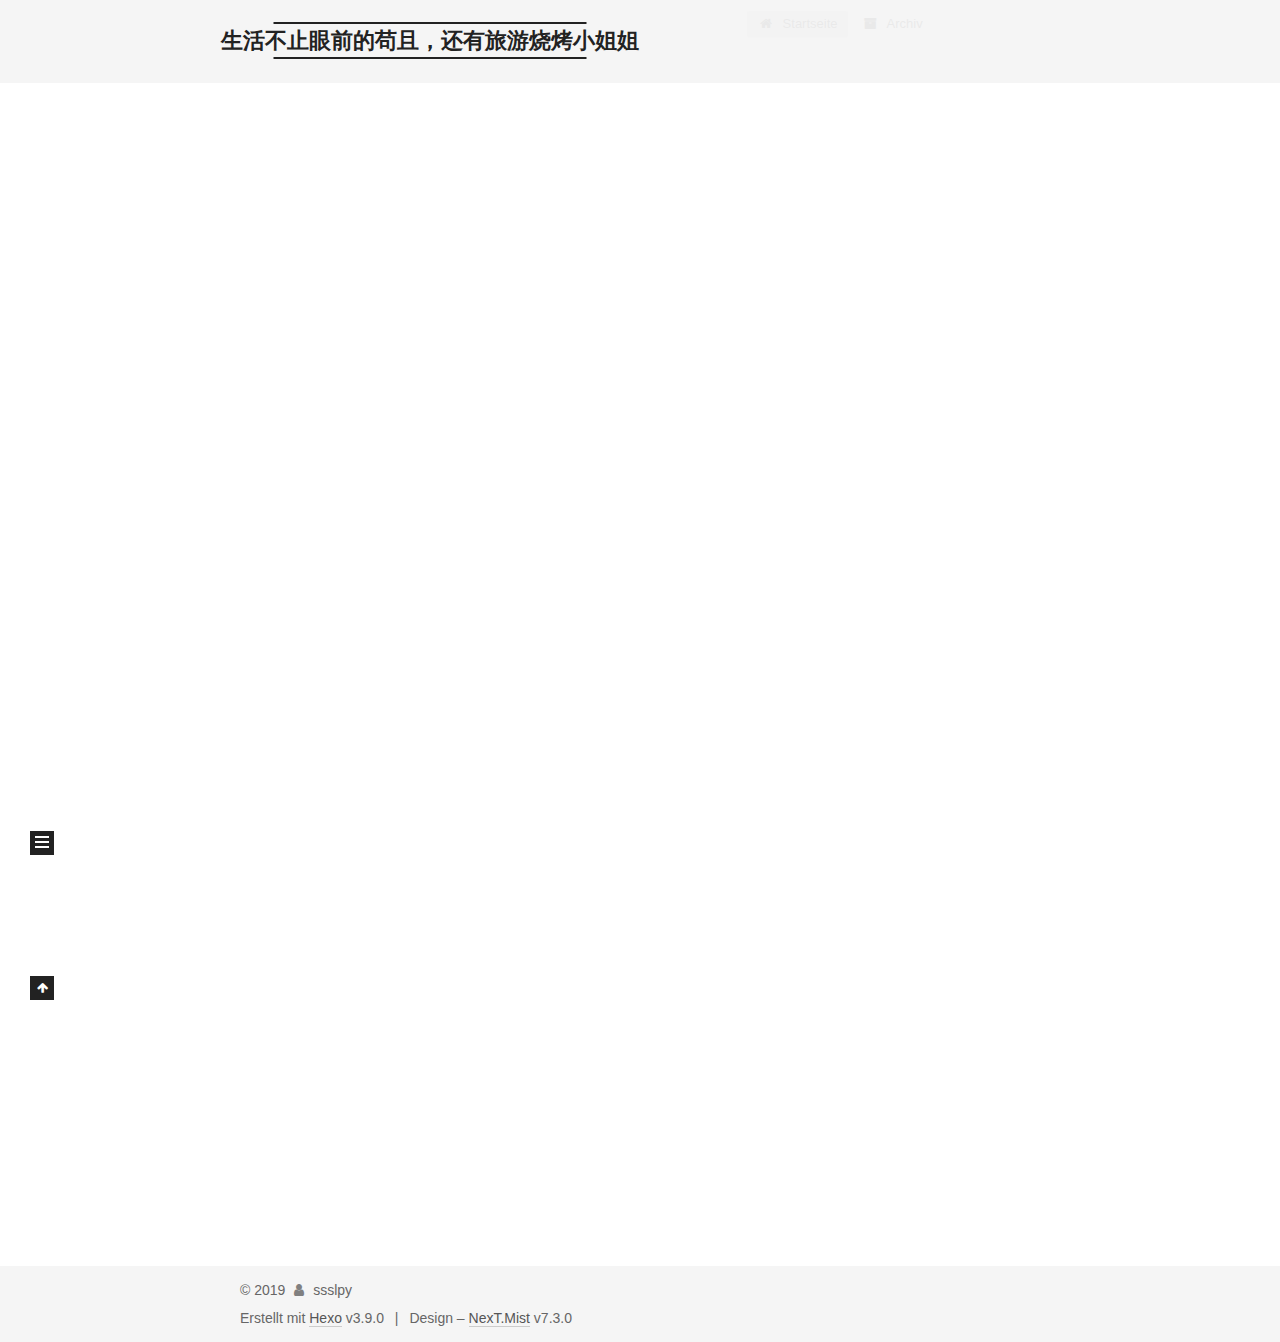
==== index.html @ 1aa7ee21 "Site updated: 2019-08-04 19:13:58" ====
<!DOCTYPE html>





<html class="theme-next mist use-motion" lang="">
<head>
  <meta charset="UTF-8">
<meta name="generator" content="Hexo 3.9.0">
<meta name="viewport" content="width=device-width, initial-scale=1, maximum-scale=2">
<meta name="theme-color" content="#222">
<meta http-equiv="X-UA-Compatible" content="IE=edge">
  <link rel="apple-touch-icon" sizes="180x180" href="/images/apple-touch-icon-next.png?v=7.3.0">
  <link rel="icon" type="image/png" sizes="32x32" href="/images/favicon-32x32-next.png?v=7.3.0">
  <link rel="icon" type="image/png" sizes="16x16" href="/images/favicon-16x16-next.png?v=7.3.0">
  <link rel="mask-icon" href="/images/logo.svg?v=7.3.0" color="#222">

<link rel="stylesheet" href="/css/main.css?v=7.3.0">


<link rel="stylesheet" href="/lib/font-awesome/css/font-awesome.min.css?v=4.7.0">


<script id="hexo.configurations">
  var NexT = window.NexT || {};
  var CONFIG = {
    root: '/',
    scheme: 'Mist',
    version: '7.3.0',
    sidebar: {"position":"left","display":"post","offset":12,"onmobile":false},
    back2top: {"enable":true,"sidebar":false,"scrollpercent":false},
    copycode: {"enable":false,"show_result":false,"style":null},
    fancybox: false,
    mediumzoom: false,
    lazyload: false,
    pangu: false,
    algolia: {
      applicationID: '',
      apiKey: '',
      indexName: '',
      hits: {"per_page":10},
      labels: {"input_placeholder":"Search for Posts","hits_empty":"We didn't find any results for the search: ${query}","hits_stats":"${hits} results found in ${time} ms"}
    },
    localsearch: {"enable":false,"trigger":"auto","top_n_per_article":1,"unescape":false,"preload":false},
    search: {
      root: '/',
      path: ''
    },
    tabs: true,
    motion: {"enable":true,"async":false,"transition":{"post_block":"fadeIn","post_header":"slideDownIn","post_body":"slideDownIn","coll_header":"slideLeftIn","sidebar":"slideUpIn"}},
    translation: {
      copy_button: 'Kopieren',
      copy_success: 'Kopiert',
      copy_failure: 'Kopieren fehlgeschlagen'
    }
  };
</script>

  <meta property="og:type" content="website">
<meta property="og:title" content="生活不止眼前的苟且，还有旅游烧烤小姐姐">
<meta property="og:url" content="https://ssslpy.github.io/index.html">
<meta property="og:site_name" content="生活不止眼前的苟且，还有旅游烧烤小姐姐">
<meta property="og:locale" content="default">
<meta name="twitter:card" content="summary">
<meta name="twitter:title" content="生活不止眼前的苟且，还有旅游烧烤小姐姐">
  <link rel="canonical" href="https://ssslpy.github.io/">


<script id="page.configurations">
  CONFIG.page = {
    sidebar: "",
  };
</script>

  <title>生活不止眼前的苟且，还有旅游烧烤小姐姐</title>
  








  <noscript>
  <style>
  .use-motion .motion-element,
  .use-motion .brand,
  .use-motion .menu-item,
  .sidebar-inner,
  .use-motion .post-block,
  .use-motion .pagination,
  .use-motion .comments,
  .use-motion .post-header,
  .use-motion .post-body,
  .use-motion .collection-title { opacity: initial; }

  .use-motion .logo,
  .use-motion .site-title,
  .use-motion .site-subtitle {
    opacity: initial;
    top: initial;
  }

  .use-motion .logo-line-before i { left: initial; }
  .use-motion .logo-line-after i { right: initial; }
  </style>
</noscript>

</head>

<body itemscope itemtype="http://schema.org/WebPage" lang="default">

  <div class="container sidebar-position-left page-home">
    <div class="headband"></div>

    <header id="header" class="header" itemscope itemtype="http://schema.org/WPHeader">
      <div class="header-inner"><div class="site-brand-wrapper">
  <div class="site-meta">

    <div class="custom-logo-site-title">
      <a href="/" class="brand" rel="start">
        <span class="logo-line-before"><i></i></span>
        <span class="site-title">生活不止眼前的苟且，还有旅游烧烤小姐姐</span>
        <span class="logo-line-after"><i></i></span>
      </a>
    </div>
  </div>

  <div class="site-nav-toggle">
    <button aria-label="Navigationsleiste an/ausschalten">
      <span class="btn-bar"></span>
      <span class="btn-bar"></span>
      <span class="btn-bar"></span>
    </button>
  </div>
</div>



<nav class="site-nav">
    <ul id="menu" class="menu">
        
        
        
          
          <li class="menu-item menu-item-home menu-item-active">
      
    

    <a href="/" rel="section"><i class="menu-item-icon fa fa-fw fa-home"></i> <br>Startseite</a>

  </li>
        
        
        
          
          <li class="menu-item menu-item-archives">
      
    

    <a href="/archives/" rel="section"><i class="menu-item-icon fa fa-fw fa-archive"></i> <br>Archiv</a>

  </li>
    </ul>
    

</nav>

</div>
    </header>

    


    <main id="main" class="main">
      <div class="main-inner">
        <div class="content-wrap">
          <div id="content" class="content">
            
  <section id="posts" class="posts-expand">
      

  <article class="post post-type-normal" itemscope itemtype="http://schema.org/Article">
  
  
  
  <div class="post-block">
    <link itemprop="mainEntityOfPage" href="https://ssslpy.github.io/2019/08/04/hello-world/">

    <span hidden itemprop="author" itemscope itemtype="http://schema.org/Person">
      <meta itemprop="name" content="ssslpy">
      <meta itemprop="description" content="">
      <meta itemprop="image" content="/images/avatar.gif">
    </span>

    <span hidden itemprop="publisher" itemscope itemtype="http://schema.org/Organization">
      <meta itemprop="name" content="生活不止眼前的苟且，还有旅游烧烤小姐姐">
    </span>
      <header class="post-header">

        
          <h1 class="post-title" itemprop="name headline">
                
                
                <a href="/2019/08/04/hello-world/" class="post-title-link" itemprop="url">Hello World</a>
              
            
          </h1>
        

        <div class="post-meta">
            <span class="post-meta-item">
              <span class="post-meta-item-icon">
                <i class="fa fa-calendar-o"></i>
              </span>
              
                <span class="post-meta-item-text">Veröffentlicht am</span>
              

              
                
              

              <time title="Erstellt: 2019-08-04 15:32:28 / Geändert am: 15:45:08" itemprop="dateCreated datePublished" datetime="2019-08-04T15:32:28+08:00">2019-08-04</time>
            </span>
          
            

            
          

          <br>

        </div>
      </header>

    
    
    
    <div class="post-body" itemprop="articleBody">

      
          
            <p>Welcome to <a href="https://hexo.io/" target="_blank" rel="noopener">Hexo</a>! This is your very first post. Check <a href="https://hexo.io/docs/" target="_blank" rel="noopener">documentation</a> for more info. If you get any problems when using Hexo, you can find the answer in <a href="https://hexo.io/docs/troubleshooting.html" target="_blank" rel="noopener">troubleshooting</a> or you can ask me on <a href="https://github.com/hexojs/hexo/issues" target="_blank" rel="noopener">GitHub</a>.</p>
<h2 id="这里-Hello-Mine"><a href="#这里-Hello-Mine" class="headerlink" title="这里 Hello Mine"></a>这里 Hello Mine</h2><h2 id="Quick-Start"><a href="#Quick-Start" class="headerlink" title="Quick Start"></a>Quick Start</h2><h3 id="Create-a-new-post"><a href="#Create-a-new-post" class="headerlink" title="Create a new post"></a>Create a new post</h3><figure class="highlight bash"><table><tr><td class="gutter"><pre><span class="line">1</span><br></pre></td><td class="code"><pre><span class="line">$ hexo new <span class="string">"My New Post"</span></span><br></pre></td></tr></table></figure>

<p>More info: <a href="https://hexo.io/docs/writing.html" target="_blank" rel="noopener">Writing</a></p>
<h3 id="Run-server"><a href="#Run-server" class="headerlink" title="Run server"></a>Run server</h3><figure class="highlight bash"><table><tr><td class="gutter"><pre><span class="line">1</span><br></pre></td><td class="code"><pre><span class="line">$ hexo server</span><br></pre></td></tr></table></figure>

<p>More info: <a href="https://hexo.io/docs/server.html" target="_blank" rel="noopener">Server</a></p>
<h3 id="Generate-static-files"><a href="#Generate-static-files" class="headerlink" title="Generate static files"></a>Generate static files</h3><figure class="highlight bash"><table><tr><td class="gutter"><pre><span class="line">1</span><br></pre></td><td class="code"><pre><span class="line">$ hexo generate</span><br></pre></td></tr></table></figure>

<p>More info: <a href="https://hexo.io/docs/generating.html" target="_blank" rel="noopener">Generating</a></p>
<h3 id="Deploy-to-remote-sites"><a href="#Deploy-to-remote-sites" class="headerlink" title="Deploy to remote sites"></a>Deploy to remote sites</h3><figure class="highlight bash"><table><tr><td class="gutter"><pre><span class="line">1</span><br></pre></td><td class="code"><pre><span class="line">$ hexo deploy</span><br></pre></td></tr></table></figure>

<p>More info: <a href="https://hexo.io/docs/deployment.html" target="_blank" rel="noopener">Deployment</a></p>

          
        
      
    </div>

    
    
    

    <footer class="post-footer">
        <div class="post-eof"></div>
    </footer>
  </div>
  
  
  
  </article>

    
  </section>

  


          </div>
          

        </div>
          
  
  <div class="sidebar-toggle">
    <div class="sidebar-toggle-line-wrap">
      <span class="sidebar-toggle-line sidebar-toggle-line-first"></span>
      <span class="sidebar-toggle-line sidebar-toggle-line-middle"></span>
      <span class="sidebar-toggle-line sidebar-toggle-line-last"></span>
    </div>
  </div>

  <aside id="sidebar" class="sidebar">
    <div class="sidebar-inner">

      <div class="site-overview-wrap sidebar-panel sidebar-panel-active">
        <div class="site-overview">

          <div class="site-author motion-element" itemprop="author" itemscope itemtype="http://schema.org/Person">
  <p class="site-author-name" itemprop="name">ssslpy</p>
  <div class="site-description motion-element" itemprop="description"></div>
</div>
  <nav class="site-state motion-element">
      <div class="site-state-item site-state-posts">
        
          <a href="/archives/">
        
          <span class="site-state-item-count">1</span>
          <span class="site-state-item-name">Artikel</span>
        </a>
      </div>
    
  </nav>



        </div>
      </div>

    </div>
  </aside>
  <div id="sidebar-dimmer"></div>


      </div>
    </main>

    <footer id="footer" class="footer">
      <div class="footer-inner">
        <div class="copyright">&copy; <span itemprop="copyrightYear">2019</span>
  <span class="with-love" id="animate">
    <i class="fa fa-user"></i>
  </span>
  <span class="author" itemprop="copyrightHolder">ssslpy</span>
</div>
  <div class="powered-by">Erstellt mit  <a href="https://hexo.io" class="theme-link" rel="noopener" target="_blank">Hexo</a> v3.9.0</div>
  <span class="post-meta-divider">|</span>
  <div class="theme-info">Design – <a href="https://theme-next.org" class="theme-link" rel="noopener" target="_blank">NexT.Mist</a> v7.3.0</div>

        








        
      </div>
    </footer>
      <div class="back-to-top">
        <i class="fa fa-arrow-up"></i>
      </div>

    

  </div>

  
  <script src="/lib/jquery/index.js?v=3.4.1"></script>
  <script src="/lib/velocity/velocity.min.js?v=1.2.1"></script>
  <script src="/lib/velocity/velocity.ui.min.js?v=1.2.1"></script>

  <script src="/js/utils.js?v=7.3.0"></script>
  <script src="/js/motion.js?v=7.3.0"></script>

  
  <script src="/js/schemes/muse.js?v=7.3.0"></script>



  

  <script src="/js/next-boot.js?v=7.3.0"></script>

  

  

  


  




































</body>
</html>
---- css/main.css ----
border-radius: 50% {
  border-radius: 50%;
}
display: none {
  display: none;
}
display: block {
  display: block;
}
/* normalize.css v8.0.1 | MIT License | github.com/necolas/normalize.css */
html {
  line-height: 1.15; /* 1 */
  -webkit-text-size-adjust: 100%; /* 2 */
}
body {
  margin: 0;
}
main {
  display: block;
}
h1 {
  font-size: 2em;
  margin: 0.67em 0;
}
hr {
  box-sizing: content-box; /* 1 */
  height: 0; /* 1 */
  overflow: visible; /* 2 */
}
pre {
  font-family: monospace, monospace; /* 1 */
  font-size: 1em; /* 2 */
}
a {
  background-color: transparent;
}
abbr[title] {
  border-bottom: none; /* 1 */
  text-decoration: underline; /* 2 */
  text-decoration: underline dotted; /* 2 */
}
b,
strong {
  font-weight: bolder;
}
code,
kbd,
samp {
  font-family: monospace, monospace; /* 1 */
  font-size: 1em; /* 2 */
}
small {
  font-size: 80%;
}
sub,
sup {
  font-size: 75%;
  line-height: 0;
  position: relative;
  vertical-align: baseline;
}
sub {
  bottom: -0.25em;
}
sup {
  top: -0.5em;
}
img {
  border-style: none;
}
button,
input,
optgroup,
select,
textarea {
  font-family: inherit; /* 1 */
  font-size: 100%; /* 1 */
  line-height: 1.15; /* 1 */
  margin: 0; /* 2 */
}
button,
input {
/* 1 */
  overflow: visible;
}
button,
select {
/* 1 */
  text-transform: none;
}
button,
[type="button"],
[type="reset"],
[type="submit"] {
  -webkit-appearance: button;
}
button::-moz-focus-inner,
[type="button"]::-moz-focus-inner,
[type="reset"]::-moz-focus-inner,
[type="submit"]::-moz-focus-inner {
  border-style: none;
  padding: 0;
}
button:-moz-focusring,
[type="button"]:-moz-focusring,
[type="reset"]:-moz-focusring,
[type="submit"]:-moz-focusring {
  outline: 1px dotted ButtonText;
}
fieldset {
  padding: 0.35em 0.75em 0.625em;
}
legend {
  box-sizing: border-box; /* 1 */
  color: inherit; /* 2 */
  display: table; /* 1 */
  max-width: 100%; /* 1 */
  padding: 0; /* 3 */
  white-space: normal; /* 1 */
}
progress {
  vertical-align: baseline;
}
textarea {
  overflow: auto;
}
[type="checkbox"],
[type="radio"] {
  box-sizing: border-box; /* 1 */
  padding: 0; /* 2 */
}
[type="number"]::-webkit-inner-spin-button,
[type="number"]::-webkit-outer-spin-button {
  height: auto;
}
[type="search"] {
  -webkit-appearance: textfield; /* 1 */
  outline-offset: -2px; /* 2 */
}
[type="search"]::-webkit-search-decoration {
  -webkit-appearance: none;
}
::-webkit-file-upload-button {
  -webkit-appearance: button; /* 1 */
  font: inherit; /* 2 */
}
details {
  display: block;
}
summary {
  display: list-item;
}
template {
  display: none;
}
[hidden] {
  display: none;
}
::selection {
  background: #262a30;
  color: #fff;
}
body {
  position: relative;
  font-family: 'Lato', "PingFang SC", "Microsoft YaHei", sans-serif;
  font-size: 1em;
  line-height: 2;
  color: #555;
  background: #fff;
}
@media (max-width: 991px) {
  body {
    padding-right: 0 !important;
  }
}
h1,
h2,
h3,
h4,
h5,
h6 {
  margin: 20px 0 15px;
  padding: 0;
  font-weight: bold;
  line-height: 1.5;
  font-family: 'Lato', "PingFang SC", "Microsoft YaHei", sans-serif;
}
h1 {
  font-size: 1.75em;
}
h2 {
  font-size: 1.625em;
}
h3 {
  font-size: 1.5em;
}
h4 {
  font-size: 1.375em;
}
h5 {
  font-size: 1.25em;
}
h6 {
  font-size: 1.125em;
}
p {
  margin: 0 0 20px 0;
}
a,
span.exturl {
  overflow-wrap: break-word;
  word-wrap: break-word;
  background-color: transparent;
  color: #555;
  text-decoration: none;
  outline: none;
  border-bottom: 1px solid #999;
  cursor: pointer;
}
a:hover,
span.exturl:hover {
  color: #222;
  border-bottom-color: #222;
}
video {
  max-width: 100%;
  display: block;
  margin-left: auto;
  margin-right: auto;
}
img {
  display: block;
  margin: auto;
  max-width: 100%;
  height: auto;
}
hr {
  margin: 40px 0;
  height: 3px;
  border: none;
  background-color: #ddd;
  background-image: repeating-linear-gradient(-45deg, #fff, #fff 4px, transparent 4px, transparent 8px);
}
blockquote {
  margin: 0;
  padding: 0 15px;
  color: #666;
  border-left: 4px solid #ddd;
}
blockquote p {
  font-family: STKaiti, KaiTi, 'Lato', "PingFang SC", "Microsoft YaHei", sans-serif;
}
blockquote cite::before {
  content: "-";
  padding: 0 5px;
}
dt {
  font-weight: 700;
}
dd {
  margin: 0;
  padding: 0;
}
kbd {
  border: 1px solid #ccc;
  border-radius: 0.2em;
  box-shadow: 0.1em 0.1em 0.2em rgba(0,0,0,0.1);
  background-color: #f9f9f9;
  font-family: inherit;
  background-image: linear-gradient(top, #eee, #fff, #eee);
  padding: 0.1em 0.3em;
  white-space: nowrap;
}
.text-left {
  text-align: left;
}
.text-center {
  text-align: center;
}
.text-right {
  text-align: right;
}
.text-justify {
  text-align: justify;
}
.text-nowrap {
  white-space: nowrap;
}
.text-lowercase {
  text-transform: lowercase;
}
.text-uppercase {
  text-transform: uppercase;
}
.text-capitalize {
  text-transform: capitalize;
}
.center-block {
  display: block;
  margin-left: auto;
  margin-right: auto;
}
.clearfix::before,
.clearfix::after {
  content: " ";
  display: table;
}
.clearfix::after {
  clear: both;
}
.pullquote {
  width: 45%;
}
.pullquote.left {
  float: left;
  margin-left: 5px;
  margin-right: 10px;
}
.pullquote.right {
  float: right;
  margin-left: 10px;
  margin-right: 5px;
}
.affix {
  position: fixed;
}
.translation {
  margin-top: -20px;
  font-size: 0.875em;
  color: #999;
}
.scrollbar-measure {
  width: 100px;
  height: 100px;
  overflow: scroll;
  position: absolute;
  top: -9999px;
}
.use-motion .motion-element {
  opacity: 0;
}
.table-container {
  margin: 20px 0;
  overflow: auto;
  -webkit-overflow-scrolling: touch;
}
.highlight .table-container {
  margin: 0px;
}
table {
  width: 100%;
  border-collapse: collapse;
  border-spacing: 0;
  font-size: 0.875em;
}
table > tbody > tr:nth-of-type(odd) {
  background-color: #f9f9f9;
}
table > tbody > tr:hover {
  background-color: #f5f5f5;
}
caption,
th,
td {
  padding: 8px;
  text-align: left;
  vertical-align: middle;
  font-weight: normal;
}
th,
td {
  border: 1px solid #ddd;
  border-bottom: 3px solid #ddd;
}
th {
  padding-bottom: 10px;
  font-weight: 700;
}
td {
  border-bottom-width: 1px;
}
html,
body {
  height: 100%;
}
.container {
  position: relative;
}
.header-inner {
  margin: 0 auto;
  padding: 100px 0 70px;
  width: 700px;
}
@media (min-width: 1200px) {
  .container .header-inner {
    width: 800px;
  }
}
@media (min-width: 1600px) {
  .container .header-inner {
    width: 900px;
  }
}
.main-inner {
  margin: 0 auto;
  width: 700px;
}
@media (min-width: 1200px) {
  .container .main-inner {
    width: 800px;
  }
}
@media (min-width: 1600px) {
  .container .main-inner {
    width: 900px;
  }
}
.footer {
  padding: 20px 0;
}
.footer-inner {
  box-sizing: border-box;
  margin: 0px auto;
  width: 700px;
}
@media (min-width: 1200px) {
  .container .footer-inner {
    width: 800px;
  }
}
@media (min-width: 1600px) {
  .container .footer-inner {
    width: 900px;
  }
}
pre,
.highlight {
  margin: 20px 0;
  color: #4d4d4c;
  background: #f7f7f7;
  line-height: 1.6;
}
pre,
code {
  font-family: consolas, Menlo, "PingFang SC", "Microsoft YaHei", monospace;
}
code {
  overflow-wrap: break-word;
  word-wrap: break-word;
  padding: 2px 4px;
  color: #555;
  background: #eee;
  border-radius: 3px;
}
pre {
  overflow: auto;
  padding: 10px;
}
pre code {
  padding: 0;
  color: #4d4d4c;
  background: none;
  text-shadow: none;
}
.highlight *::selection {
  background: #d6d6d6;
}
.highlight pre {
  border: none;
  margin: 0;
  padding: 10px 0;
}
.highlight table {
  margin: 0;
  width: auto;
  border: none;
}
.highlight td {
  border: none;
  padding: 0;
}
.highlight figcaption {
  color: #4d4d4c;
  line-height: 1em;
  margin: 0em;
  padding: 0.5em;
  background: #eee;
  border-bottom: 1px solid #e9e9e9;
}
.highlight figcaption::before,
.highlight figcaption::after {
  content: " ";
  display: table;
}
.highlight figcaption::after {
  clear: both;
}
.highlight figcaption a {
  float: right;
  color: #4d4d4c;
}
.highlight figcaption a:hover {
  border-bottom-color: #4d4d4c;
}
.highlight .gutter pre {
  padding-left: 10px;
  padding-right: 10px;
  color: #869194;
  text-align: right;
  background-color: #eff2f3;
}
.highlight .code pre {
  width: 100%;
  padding-left: 10px;
  background-color: #f7f7f7;
}
.gutter {
  -webkit-user-select: none;
  -moz-user-select: none;
  -ms-user-select: none;
  user-select: none;
}
.gist table {
  width: auto;
}
.gist table td {
  border: none;
}
pre .deletion {
  background: #fdd;
}
pre .addition {
  background: #dfd;
}
pre .meta {
  color: #eab700;
  -webkit-user-select: none;
  -moz-user-select: none;
  -ms-user-select: none;
  user-select: none;
}
pre .comment {
  color: #8e908c;
}
pre .variable,
pre .attribute,
pre .tag,
pre .name,
pre .regexp,
pre .ruby .constant,
pre .xml .tag .title,
pre .xml .pi,
pre .xml .doctype,
pre .html .doctype,
pre .css .id,
pre .css .class,
pre .css .pseudo {
  color: #c82829;
}
pre .number,
pre .preprocessor,
pre .built_in,
pre .builtin-name,
pre .literal,
pre .params,
pre .constant,
pre .command {
  color: #f5871f;
}
pre .ruby .class .title,
pre .css .rules .attribute,
pre .string,
pre .symbol,
pre .value,
pre .inheritance,
pre .header,
pre .ruby .symbol,
pre .xml .cdata,
pre .special,
pre .formula {
  color: #718c00;
}
pre .title,
pre .css .hexcolor {
  color: #3e999f;
}
pre .function,
pre .python .decorator,
pre .python .title,
pre .ruby .function .title,
pre .ruby .title .keyword,
pre .perl .sub,
pre .javascript .title,
pre .coffeescript .title {
  color: #4271ae;
}
pre .keyword,
pre .javascript .function {
  color: #8959a8;
}
.posts-expand .post-body img.full-image {
  border: none;
}
.blockquote-center,
.page-home .post-type-quote blockquote,
.page-post-detail .post-type-quote blockquote {
  position: relative;
  margin: 40px 0;
  padding: 0;
  border-left: none;
  text-align: center;
}
.blockquote-center::before,
.page-home .post-type-quote blockquote::before,
.page-post-detail .post-type-quote blockquote::before,
.blockquote-center::after,
.page-home .post-type-quote blockquote::after,
.page-post-detail .post-type-quote blockquote::after {
  position: absolute;
  content: ' ';
  display: block;
  width: 100%;
  height: 24px;
  opacity: 0.2;
  background-repeat: no-repeat;
  background-position: 0 -6px;
  background-size: 22px 22px;
}
.blockquote-center::before,
.page-home .post-type-quote blockquote::before,
.page-post-detail .post-type-quote blockquote::before {
  top: -20px;
  background-image: url("../images/quote-l.svg");
  border-top: 1px solid #ccc;
}
.blockquote-center::after,
.page-home .post-type-quote blockquote::after,
.page-post-detail .post-type-quote blockquote::after {
  bottom: -20px;
  background-image: url("../images/quote-r.svg");
  border-bottom: 1px solid #ccc;
  background-position: 100% 8px;
}
.blockquote-center p,
.page-home .post-type-quote blockquote p,
.page-post-detail .post-type-quote blockquote p,
.blockquote-center div,
.page-home .post-type-quote blockquote div,
.page-post-detail .post-type-quote blockquote div {
  text-align: center;
}
.post .post-body .group-picture img {
  box-sizing: border-box;
  padding: 0 3px;
  border: none;
  margin: 0 auto;
}
.post-body .group-picture-row {
  overflow: hidden;
  margin-bottom: 6px;
}
.post-body .group-picture-column {
  float: left;
  margin-bottom: 10px;
}
.page-archive .group-picture-container {
  overflow: hidden;
}
.page-archive .group-picture-row {
  float: left;
}
.page-archive .group-picture-row:first-child {
  margin-top: 6px;
}
.page-archive .group-picture-column {
  max-width: 150px;
  max-height: 150px;
}
.post-body .label {
  display: inline;
  padding: 0 2px;
}
.post-body .label.default {
  background-color: #f0f0f0;
}
.post-body .label.primary {
  background-color: #efe6f7;
}
.post-body .label.info {
  background-color: #e5f2f8;
}
.post-body .label.success {
  background-color: #e7f4e9;
}
.post-body .label.warning {
  background-color: #fcf6e1;
}
.post-body .label.danger {
  background-color: #fae8eb;
}
.post-body .note {
  position: relative;
  padding: 15px;
  margin-bottom: 20px;
  border: 1px solid #eee;
  border-left-width: 5px;
  border-radius: 3px;
}
.post-body .note h2,
.post-body .note h3,
.post-body .note h4,
.post-body .note h5,
.post-body .note h6 {
  margin-top: 0;
  margin-bottom: 0;
  border-bottom: initial;
  padding-top: 0 !important;
}
.post-body .note p:first-child,
.post-body .note ul:first-child,
.post-body .note ol:first-child,
.post-body .note table:first-child,
.post-body .note pre:first-child,
.post-body .note blockquote:first-child,
.post-body .note img:first-child {
  margin-top: 0;
}
.post-body .note p:last-child,
.post-body .note ul:last-child,
.post-body .note ol:last-child,
.post-body .note table:last-child,
.post-body .note pre:last-child,
.post-body .note blockquote:last-child,
.post-body .note img:last-child {
  margin-bottom: 0;
}
.post-body .note.default {
  border-left-color: #777;
}
.post-body .note.default h2,
.post-body .note.default h3,
.post-body .note.default h4,
.post-body .note.default h5,
.post-body .note.default h6 {
  color: #777;
}
.post-body .note.primary {
  border-left-color: #6f42c1;
}
.post-body .note.primary h2,
.post-body .note.primary h3,
.post-body .note.primary h4,
.post-body .note.primary h5,
.post-body .note.primary h6 {
  color: #6f42c1;
}
.post-body .note.info {
  border-left-color: #428bca;
}
.post-body .note.info h2,
.post-body .note.info h3,
.post-body .note.info h4,
.post-body .note.info h5,
.post-body .note.info h6 {
  color: #428bca;
}
.post-body .note.success {
  border-left-color: #5cb85c;
}
.post-body .note.success h2,
.post-body .note.success h3,
.post-body .note.success h4,
.post-body .note.success h5,
.post-body .note.success h6 {
  color: #5cb85c;
}
.post-body .note.warning {
  border-left-color: #f0ad4e;
}
.post-body .note.warning h2,
.post-body .note.warning h3,
.post-body .note.warning h4,
.post-body .note.warning h5,
.post-body .note.warning h6 {
  color: #f0ad4e;
}
.post-body .note.danger {
  border-left-color: #d9534f;
}
.post-body .note.danger h2,
.post-body .note.danger h3,
.post-body .note.danger h4,
.post-body .note.danger h5,
.post-body .note.danger h6 {
  color: #d9534f;
}
.post-body .tabs {
  position: relative;
  display: block;
  margin-bottom: 20px;
  padding-top: 10px;
}
.post-body .tabs ul.nav-tabs {
  margin: 0;
  padding: 0;
  display: flex;
  flex-wrap: wrap;
  margin-bottom: -1px;
}
@media (max-width: 413px) {
  .post-body .tabs ul.nav-tabs {
    display: block;
    margin-bottom: 5px;
  }
}
.post-body .tabs ul.nav-tabs li.tab {
  flex-grow: 1;
  list-style-type: none;
  background-color: #fff;
  border-top: 3px solid transparent;
  border-right: 1px solid transparent;
  border-bottom: 1px solid #ddd;
  border-left: 1px solid transparent;
}
@media (max-width: 413px) {
  .post-body .tabs ul.nav-tabs li.tab {
    border-top: 1px solid transparent;
    border-right: 1px solid transparent;
    border-bottom: 1px solid transparent;
    border-left: 3px solid transparent;
  }
}
.post-body .tabs ul.nav-tabs li.tab a {
  text-align: center;
  outline: 0;
  border-bottom: initial;
  display: block;
  line-height: 1.8em;
  padding: 0.25em 0.75em;
  transition-duration: 0.2s;
  transition-timing-function: ease-out;
  transition-delay: 0s;
}
.post-body .tabs ul.nav-tabs li.tab a i {
  width: 1.285714285714286em;
}
.post-body .tabs ul.nav-tabs li.tab.active {
  border-top: 3px solid #fc6423;
  border-right: 1px solid #ddd;
  border-bottom: 1px solid transparent;
  border-left: 1px solid #ddd;
}
@media (max-width: 413px) {
  .post-body .tabs ul.nav-tabs li.tab.active {
    border-top: 1px solid #ddd;
    border-right: 1px solid #ddd;
    border-bottom: 1px solid #ddd;
    border-left: 3px solid #fc6423;
  }
}
.post-body .tabs ul.nav-tabs li.tab.active a {
  cursor: default;
  color: #555;
}
.post-body .tabs .tab-content .tab-pane {
  border: 1px solid #ddd;
  padding: 20px 20px 0 20px;
}
.post-body .tabs .tab-content .tab-pane:not(.active) {
  display: none;
}
.post-body .tabs .tab-content .tab-pane.active {
  display: block;
}
.btn {
  display: inline-block;
  padding: 0 20px;
  font-size: 0.875em;
  color: #555;
  background: transparent;
  border: 2px solid #222;
  text-decoration: none;
  border-radius: 0;
  transition-property: background-color;
  transition-duration: 0.2s;
  transition-timing-function: ease-in-out;
  transition-delay: 0s;
  line-height: 2;
}
.btn:hover {
  border-color: #222;
  color: #222;
  background: #fff;
}
.btn +.btn {
  margin: 0 0 8px 8px;
}
.btn .fa-fw {
  width: 1.285714285714286em;
  text-align: left;
}
.btn-bar {
  display: block;
  width: 22px;
  height: 2px;
  background: #555;
  border-radius: 1px;
}
.btn-bar+.btn-bar {
  margin-top: 4px;
}
.pagination {
  margin: 120px 0 40px;
  text-align: center;
  border-top: 1px solid #eee;
}
.page-number-basic,
.pagination .prev,
.pagination .next,
.pagination .page-number,
.pagination .space {
  display: inline-block;
  position: relative;
  top: -1px;
  margin: 0 10px;
  padding: 0 11px;
}
@media (max-width: 767px) {
  .page-number-basic,
  .pagination .prev,
  .pagination .next,
  .pagination .page-number,
  .pagination .space {
    margin: 0 5px;
  }
}
.pagination .prev,
.pagination .next,
.pagination .page-number {
  border-bottom: 0;
  border-top: 1px solid #eee;
  transition-property: border-color;
  transition-duration: 0.2s;
  transition-timing-function: ease-in-out;
  transition-delay: 0s;
}
.pagination .prev:hover,
.pagination .next:hover,
.pagination .page-number:hover {
  border-top-color: #222;
}
.pagination .space {
  padding: 0;
  margin: 0;
}
.pagination .prev {
  margin-left: 0;
}
.pagination .next {
  margin-right: 0;
}
.pagination .page-number.current {
  color: #fff;
  background: #ccc;
  border-top-color: #ccc;
}
@media (max-width: 767px) {
  .pagination {
    border-top: none;
  }
  .pagination .prev,
  .pagination .next,
  .pagination .page-number {
    margin-bottom: 10px;
    border-top: 0;
    border-bottom: 1px solid #eee;
    padding: 0 10px;
  }
  .pagination .prev:hover,
  .pagination .next:hover,
  .pagination .page-number:hover {
    border-bottom-color: #222;
  }
}
.comments {
  margin: 60px 20px 0;
  overflow: hidden;
}
.back-to-top {
  box-sizing: border-box;
  position: fixed;
  bottom: -100px;
  right: 30px;
  z-index: 1050;
  padding: 0 6px;
  width: 24px;
  background: #222;
  font-size: 12px;
  opacity: 1;
  color: #fff;
  cursor: pointer;
  text-align: center;
  transition-property: bottom;
  transition-duration: 0.2s;
  transition-timing-function: ease-in-out;
  transition-delay: 0s;
}
.back-to-top:hover {
  color: #87daff;
}
.back-to-top.back-to-top-on {
  bottom: 19px;
}
@media (max-width: 991px) {
  .back-to-top {
    opacity: 0.8;
    right: 20px;
  }
}
.header {
  background: transparent;
}
.header-inner {
  position: relative;
}
.headband {
  height: 3px;
  background: #222;
}
.site-meta {
  margin: 0;
  text-align: left;
}
@media (max-width: 767px) {
  .site-meta {
    text-align: center;
  }
}
.brand {
  position: relative;
  display: inline-block;
  padding: 0 40px;
  color: #222;
  background: #222;
  border-bottom: none;
  line-height: 1.375em;
}
.brand:hover {
  color: #222;
}
.logo {
  display: inline-block;
  margin-right: 5px;
  line-height: 36px;
  vertical-align: top;
}
.site-title {
  display: inline-block;
  vertical-align: top;
  line-height: 1.5;
  font-size: 1.375em;
  font-weight: normal;
  font-family: 'Lato', "PingFang SC", "Microsoft YaHei", sans-serif;
}
.site-subtitle {
  margin-top: 10px;
  font-size: 0.8125em;
  color: #999;
}
.use-motion .brand {
  opacity: 0;
}
.use-motion .logo,
.use-motion .site-title,
.use-motion .site-subtitle,
.use-motion .custom-logo-image {
  opacity: 0;
  position: relative;
  top: -10px;
}
.site-nav-toggle {
  display: none;
  position: absolute;
  left: 10px;
}
@media (max-width: 767px) {
  .site-nav-toggle {
    display: block;
  }
}
.site-nav-toggle button {
  margin-top: 2px;
  padding: 9px 10px;
  background: transparent;
  border: none;
}
@media (max-width: 767px) {
  .site-nav {
    display: none;
    margin: 0 -10px;
    padding: 0 10px;
    clear: both;
    border-top: 1px solid #ddd;
  }
}
@media (min-width: 768px) and (max-width: 991px) {
  .site-nav {
    display: block !important;
  }
}
@media (min-width: 992px) {
  .site-nav {
    display: block !important;
  }
}
.menu {
  margin-top: 20px;
  padding-left: 0;
  text-align: center;
}
.menu .menu-item {
  display: inline-block;
  margin: 0 10px;
  list-style: none;
}
@media (max-width: 767px) {
  .menu .menu-item {
    margin-top: 10px;
  }
}
.menu .menu-item a,
.menu .menu-item span.exturl {
  display: block;
  font-size: 0.8125em;
  line-height: inherit;
  border-bottom: 1px solid transparent;
  transition-property: border-color;
  transition-duration: 0.2s;
  transition-timing-function: ease-in-out;
  transition-delay: 0s;
}
.menu .menu-item a:hover,
.menu .menu-item span.exturl:hover {
  border-bottom-color: #222;
}
.menu .menu-item .fa {
  margin-right: 5px;
}
.use-motion .menu-item {
  opacity: 0;
}
.post-body {
  overflow-wrap: break-word;
  word-wrap: break-word;
  font-family: 'Lato', "PingFang SC", "Microsoft YaHei", sans-serif;
}
.post-body span.exturl .fa {
  font-size: 0.875em;
  margin-left: 4px;
}
.post-body .image-caption,
.post-body .figure .caption {
  margin: -20px auto 15px;
  text-align: center;
  font-size: 0.875em;
  color: #999;
  font-weight: bold;
  line-height: 1;
}
.post-sticky-flag {
  display: inline-block;
  transform: rotate(30deg);
}
.use-motion .post-block,
.use-motion .pagination,
.use-motion .comments {
  opacity: 0;
}
.use-motion .post-header {
  opacity: 0;
}
.use-motion .post-body {
  opacity: 0;
}
.use-motion .collection-title {
  opacity: 0;
}
.posts-expand {
  padding-top: 40px;
}
@media (max-width: 767px) {
  .posts-expand {
    margin: 0 20px;
  }
  .post-body .highlight {
    margin-left: 0px;
    margin-right: 0px;
    padding: 0;
  }
}
@media (min-width: 992px) {
  .posts-expand .post-body {
    text-align: justify;
  }
}
@media (max-width: 991px) {
  .posts-expand .post-body {
    text-align: justify;
  }
}
.posts-expand .post-body h2,
.posts-expand .post-body h3,
.posts-expand .post-body h4,
.posts-expand .post-body h5,
.posts-expand .post-body h6 {
  padding-top: 10px;
}
.posts-expand .post-body h2 .header-anchor,
.posts-expand .post-body h3 .header-anchor,
.posts-expand .post-body h4 .header-anchor,
.posts-expand .post-body h5 .header-anchor,
.posts-expand .post-body h6 .header-anchor {
  float: right;
  margin-left: 10px;
  color: #ccc;
  border-bottom-style: none;
  visibility: hidden;
}
.posts-expand .post-body h2 .header-anchor:hover,
.posts-expand .post-body h3 .header-anchor:hover,
.posts-expand .post-body h4 .header-anchor:hover,
.posts-expand .post-body h5 .header-anchor:hover,
.posts-expand .post-body h6 .header-anchor:hover {
  color: inherit;
}
.posts-expand .post-body h2:hover .header-anchor,
.posts-expand .post-body h3:hover .header-anchor,
.posts-expand .post-body h4:hover .header-anchor,
.posts-expand .post-body h5:hover .header-anchor,
.posts-expand .post-body h6:hover .header-anchor {
  visibility: visible;
}
.posts-expand .post-body img {
  box-sizing: border-box;
  margin: 0 auto 20px;
  padding: 3px;
  border: 1px solid #ddd;
}
.page-home .post-type-quote .post-header,
.page-post-detail .post-type-quote .post-header,
.page-home .post-type-quote .post-tags,
.page-post-detail .post-type-quote .post-tags {
  display: none;
}
.posts-expand .post-title {
  overflow-wrap: break-word;
  word-wrap: break-word;
  margin: initial;
  text-align: center;
  font-weight: 400;
}
.posts-expand .post-title-link {
  display: inline-block;
  position: relative;
  color: #555;
  border-bottom: none;
  line-height: 1.2;
  vertical-align: top;
}
.posts-expand .post-title-link::before {
  content: "";
  position: absolute;
  width: 100%;
  height: 2px;
  bottom: 0;
  left: 0;
  background-color: #000;
  visibility: hidden;
  transform: scaleX(0);
  transition-duration: 0.2s;
  transition-timing-function: ease-in-out;
  transition-delay: 0s;
}
.posts-expand .post-title-link:hover::before {
  visibility: visible;
  transform: scaleX(1);
}
.posts-expand .post-title-link .fa {
  font-size: 1.25em;
  margin-left: 5px;
}
.posts-expand .post-meta {
  margin: 3px 0 60px 0;
  color: #999;
  font-family: 'Lato', "PingFang SC", "Microsoft YaHei", sans-serif;
  text-align: center;
}
.posts-expand .post-meta .post-description {
  font-size: 0.875em;
  margin-top: 2px;
}
.posts-expand .post-meta time {
  border-bottom: 1px dashed #999;
  cursor: help;
}
.post-meta .post-meta-item + .post-meta-item::before {
  content: "|";
  margin: 0 0.5em;
}
.post-meta .post-meta-item {
  font-size: 0.75em;
}
.post-meta-divider {
  margin: 0 0.5em;
}
.post-meta-item-icon {
  margin-right: 3px;
}
@media (max-width: 991px) {
  .post-meta-item-icon {
    display: inline-block;
  }
}
@media (max-width: 991px) {
  .post-meta-item-text {
    display: none;
  }
}
.post-button {
  margin-top: 40px;
}
.posts-expand .post-tags {
  margin-top: 40px;
  text-align: center;
}
.posts-expand .post-tags a {
  display: inline-block;
  margin-right: 10px;
  font-size: 0.8125em;
}
.post-nav {
  display: table;
  margin-top: 15px;
  width: 100%;
  border-top: 1px solid #eee;
}
.post-nav-divider {
  display: table-cell;
  width: 10%;
}
.post-nav-item {
  display: table-cell;
  padding: 10px 0 0 0;
  width: 45%;
  vertical-align: top;
}
.post-nav-item a {
  position: relative;
  display: block;
  line-height: 1.6;
  font-size: 0.875em;
  color: #555;
  border-bottom: none;
}
.post-nav-item a:hover {
  color: #222;
  border-bottom: none;
}
.post-nav-item a:active {
  top: 2px;
}
.post-nav-item .fa {
  font-size: 0.75em;
  margin-right: 5px;
}
.post-nav-next a {
  padding-left: 5px;
}
.post-nav-prev {
  text-align: right;
}
.post-nav-prev a {
  padding-right: 5px;
}
.post-nav-prev .fa {
  margin-left: 5px;
}
.posts-expand .post-eof {
  margin: 80px auto 60px;
  width: 8%;
  height: 1px;
  background: #ccc;
  text-align: center;
}
.post:last-child .post-eof {
  display: none;
}
.post-gallery {
  display: table;
  table-layout: fixed;
  width: 100%;
  border-collapse: separate;
}
.post-gallery-row {
  display: table-row;
}
.post-gallery .post-gallery-img {
  display: table-cell;
  text-align: center;
  vertical-align: middle;
  border: none;
}
.post-gallery .post-gallery-img img {
  max-width: 100%;
  max-height: 100%;
  border: none;
}
.fancybox-close,
.fancybox-close:hover {
  border: none;
}
.rtl.post-body p,
.rtl.post-body a,
.rtl.post-body h1,
.rtl.post-body h2,
.rtl.post-body h3,
.rtl.post-body h4,
.rtl.post-body h5,
.rtl.post-body h6,
.rtl.post-body li,
.rtl.post-body ul,
.rtl.post-body ol {
  direction: rtl;
  font-family: UKIJ Ekran;
}
.rtl.post-title {
  font-family: UKIJ Ekran;
}
.sidebar {
  position: fixed;
  right: 0;
  top: 0;
  bottom: 0;
  width: 0;
  z-index: 1040;
  box-shadow: inset 0 2px 6px #000;
  background: #222;
}
.sidebar a,
.sidebar span.exturl {
  color: #999;
  border-bottom-color: #555;
}
.sidebar a:hover,
.sidebar span.exturl:hover {
  color: #eee;
  border-bottom-color: #eee;
}
@media (max-width: 991px) {
  .sidebar {
    display: none;
  }
}
.sidebar-inner {
  position: relative;
  padding: 20px 10px;
  color: #999;
  text-align: center;
}
.site-overview-wrap {
  overflow: hidden;
}
.site-overview {
  overflow-y: auto;
  overflow-x: hidden;
}
.cc-license {
  margin-top: 10px;
  text-align: center;
}
.cc-license .cc-opacity {
  opacity: 0.7;
  border-bottom: none;
}
.cc-license .cc-opacity:hover {
  opacity: 0.9;
}
.cc-license img {
  display: inline-block;
}
.site-author-image {
  display: block;
  margin: 0 auto;
  padding: 2px;
  max-width: 96px;
  height: auto;
  border: 2px solid #333;
}
.site-author-name {
  margin: 5px 0 0;
  text-align: center;
  color: #f5f5f5;
  font-weight: normal;
}
.site-description {
  margin-top: 5px;
  text-align: center;
  font-size: 1em;
  color: #999;
}
.links-of-author {
  margin-top: 20px;
}
.links-of-author a,
.links-of-author span.exturl {
  display: inline-block;
  vertical-align: middle;
  margin-right: 10px;
  margin-bottom: 10px;
  border-bottom-color: #555;
  font-size: 0.8125em;
}
.links-of-author a::before,
.links-of-author span.exturl::before {
  display: inline-block;
  vertical-align: middle;
  margin-right: 3px;
  content: " ";
  width: 4px;
  height: 4px;
  border-radius: 50%;
  background: #4096c9;
}
.feed-link,
.chat {
  margin-top: 10px;
}
.feed-link a,
.chat a {
  display: inline-block;
  padding: 0 15px;
  color: #fc6423;
  border: 1px solid #fc6423 !important;
  border-radius: 4px;
}
.feed-link a i,
.chat a i {
  color: #fc6423;
}
.feed-link a:hover,
.chat a:hover {
  color: #fff;
  background: #fc6423;
}
.feed-link a:hover i,
.chat a:hover i {
  color: #fff;
}
.links-of-blogroll {
  margin-top: 10px;
  font-size: 0.8125em;
}
.links-of-blogroll-title {
  margin-top: 0;
  font-size: 0.875em;
  font-weight: 600;
}
.links-of-blogroll-list {
  margin: 0;
  padding: 0;
  list-style: none;
}
.links-of-blogroll-item {
  padding: 2px 10px;
}
.links-of-blogroll-item a,
.links-of-blogroll-item span.exturl {
  max-width: 280px;
  box-sizing: border-box;
  display: inline-block;
  overflow: hidden;
  white-space: nowrap;
  text-overflow: ellipsis;
}
#sidebar-dimmer {
  display: none;
}
@media (max-width: 767px) {
  #sidebar-dimmer {
    display: block;
    position: fixed;
    z-index: 1020;
    top: 0;
    left: 100%;
    width: 100%;
    height: 100%;
    background: #000;
    opacity: 0;
  }
  .sidebar-active + #sidebar-dimmer {
    opacity: 0.7;
    transition: opacity 0.5s;
    transform: translateX(-100%);
  }
}
.sidebar-nav {
  margin: 0 0 20px;
  padding-left: 0;
}
.sidebar-nav li {
  display: inline-block;
  cursor: pointer;
  border-bottom: 1px solid transparent;
  font-size: 0.875em;
  color: #555;
}
.sidebar-nav li:hover {
  color: #f5f5f5;
}
.page-post-detail .sidebar-nav-toc {
  padding: 0 5px;
}
.page-post-detail .sidebar-nav-overview {
  margin-left: 10px;
}
.sidebar-nav .sidebar-nav-active {
  color: #87daff;
  border-bottom-color: #87daff;
}
.sidebar-nav .sidebar-nav-active:hover {
  color: #87daff;
}
.sidebar-panel {
  display: none;
}
.sidebar-panel-active {
  display: block;
}
.sidebar-toggle {
  position: fixed;
  right: 30px;
  bottom: 45px;
  width: 14px;
  height: 14px;
  padding: 5px;
  background: #222;
  line-height: 0;
  z-index: 1050;
  cursor: pointer;
}
@media (max-width: 991px) {
  .sidebar-toggle {
    opacity: 0.8;
    right: 20px;
    display: none;
  }
}
.sidebar-toggle-line {
  position: relative;
  display: inline-block;
  vertical-align: top;
  height: 2px;
  width: 100%;
  background: #fff;
  margin-top: 3px;
  transition: all 0.4s;
}
.sidebar-toggle-line:first-child {
  margin-top: 0;
}
.sidebar-toggle:hover .sidebar-toggle-line {
  background: #87daff;
}
.post-toc-empty {
  font-size: 0.875em;
  color: #666;
}
.post-toc-wrap {
  overflow: hidden;
}
.post-toc {
  overflow: auto;
}
.post-toc ol {
  margin: 0;
  padding: 0 2px 5px 10px;
  text-align: left;
  list-style: none;
  font-size: 0.875em;
}
.post-toc ol > ol {
  padding-left: 0;
}
.post-toc ol a {
  transition-duration: 0.2s;
  transition-timing-function: ease-in-out;
  transition-delay: 0s;
  transition-property: all;
  color: #999;
  border-bottom-color: #555;
}
.post-toc ol a:hover {
  color: #ccc;
  border-bottom-color: #ccc;
}
.post-toc .nav-item {
  overflow: hidden;
  text-overflow: ellipsis;
  white-space: nowrap;
  line-height: 1.8;
}
.post-toc .nav .nav-child {
  display: none;
}
.post-toc .nav .active > .nav-child {
  display: block;
}
.post-toc .nav .active-current > .nav-child {
  display: block;
}
.post-toc .nav .active-current > .nav-child > .nav-item {
  display: block;
}
.post-toc .nav .active > a {
  color: #87daff;
  border-bottom-color: #87daff;
}
.post-toc .nav .active-current > a {
  color: #87daff;
}
.post-toc .nav .active-current > a:hover {
  color: #87daff;
}
.site-state {
  display: flex;
  justify-content: center;
  overflow: hidden;
  line-height: 1.4;
  white-space: nowrap;
  text-align: center;
  margin-top: 10px;
}
.site-state-item {
  padding: 0 15px;
  border-left: 1px solid #333;
}
.site-state-item:first-child {
  border-left: none;
}
.site-state-item a {
  border-bottom: none;
}
.site-state-item-count {
  display: block;
  text-align: center;
  color: inherit;
  font-weight: 600;
  font-size: 1.25em;
}
.site-state-item-name {
  font-size: 0.875em;
  color: inherit;
}
.footer {
  font-size: 0.875em;
  color: #999;
}
.footer img {
  border: none;
}
.footer-inner {
  text-align: center;
}
.with-love {
  display: inline-block;
  margin: 0 5px;
  color: #808080;
}
.powered-by,
.theme-info {
  display: inline-block;
}
@-moz-keyframes iconAnimate {
  0%, 100% {
    transform: scale(1);
  }
  10%, 30% {
    transform: scale(0.9);
  }
  20%, 40%, 60%, 80% {
    transform: scale(1.1);
  }
  50%, 70% {
    transform: scale(1.1);
  }
}
@-webkit-keyframes iconAnimate {
  0%, 100% {
    transform: scale(1);
  }
  10%, 30% {
    transform: scale(0.9);
  }
  20%, 40%, 60%, 80% {
    transform: scale(1.1);
  }
  50%, 70% {
    transform: scale(1.1);
  }
}
@-o-keyframes iconAnimate {
  0%, 100% {
    transform: scale(1);
  }
  10%, 30% {
    transform: scale(0.9);
  }
  20%, 40%, 60%, 80% {
    transform: scale(1.1);
  }
  50%, 70% {
    transform: scale(1.1);
  }
}
@keyframes iconAnimate {
  0%, 100% {
    transform: scale(1);
  }
  10%, 30% {
    transform: scale(0.9);
  }
  20%, 40%, 60%, 80% {
    transform: scale(1.1);
  }
  50%, 70% {
    transform: scale(1.1);
  }
}
.page-archive .posts-collapse {
  position: relative;
  z-index: 1010;
  margin-left: 0;
}
@media (max-width: 767px) {
  .page-archive .posts-collapse {
    margin-left: 20px;
    margin-right: 20px;
  }
  .page-archive .posts-collapse .post-title,
  .page-archive .posts-collapse .post-meta {
    display: block;
    width: auto;
    text-align: left;
  }
}
.page-archive .posts-collapse .archive-move-on {
  position: absolute;
  top: 1em;
  left: 0;
  margin-left: -6px;
  width: 10px;
  height: 10px;
  background: #999;
  border: 1px solid #fff;
  border-radius: 50%;
}
.page-archive .posts-collapse .archive-page-counter {
  position: relative;
  top: 3px;
  left: 20px;
  font-size: 1.125em;
}
@media (max-width: 767px) {
  .page-archive .posts-collapse .archive-page-counter {
    top: 5px;
  }
}
.page-archive .posts-collapse .collection-title {
  position: relative;
  margin: 60px 0;
}
.page-archive .posts-collapse .collection-title h1,
.page-archive .posts-collapse .collection-title h2 {
  margin-left: 20px;
}
.page-archive .posts-collapse .collection-title small {
  color: #bbb;
  margin-left: 5px;
}
.page-archive .posts-collapse .collection-title::before {
  content: " ";
  position: absolute;
  left: 0;
  top: 50%;
  margin-left: -4px;
  margin-top: -4px;
  width: 8px;
  height: 8px;
  background: #bbb;
  border-radius: 50%;
}
.page-archive .posts-collapse .post {
  margin: 30px 0;
}
.page-archive .posts-collapse .post-header {
  position: relative;
  transition-duration: 0.2s;
  transition-timing-function: ease-in-out;
  transition-delay: 0s;
  transition-property: border;
  border-bottom: 1px dashed #ccc;
}
.page-archive .posts-collapse .post-header::before {
  content: " ";
  position: absolute;
  left: 0;
  top: 0.75em;
  width: 6px;
  height: 6px;
  margin-left: -4px;
  background: #bbb;
  border-radius: 50%;
  border: 1px solid #fff;
  transition-duration: 0.2s;
  transition-timing-function: ease-in-out;
  transition-delay: 0s;
  transition-property: background;
}
.page-archive .posts-collapse .post-header:hover {
  border-bottom-color: #666;
}
.page-archive .posts-collapse .post-header:hover::before {
  background: #222;
}
.page-archive .posts-collapse .post-title {
  margin-left: 3.75em;
  font-size: 1em;
  font-weight: normal;
  line-height: inherit;
  margin-bottom: 0px;
}
.page-archive .posts-collapse .post-title::after {
  margin-left: 3px;
  opacity: 0.6;
}
.page-archive .posts-collapse .post-title a,
.page-archive .posts-collapse .post-title span.exturl {
  color: #666;
  border-bottom: none;
}
.page-archive .posts-collapse .post-meta {
  position: absolute;
  font-size: 0.75em;
  left: 20px;
  top: 5px;
}
.page-archive .posts-collapse::after {
  content: " ";
  position: absolute;
  top: 1.25em;
  left: 0;
  margin-left: -2px;
  width: 4px;
  height: 100%;
  background: #f5f5f5;
  z-index: -1;
}
.page-archive .posts-collapse .fa-external-link {
  font-size: 0.875em;
  margin-left: 5px;
}
.category-all-page .category-all-title {
  text-align: center;
}
.category-all-page .category-all {
  margin-top: 20px;
}
.category-all-page .category-list {
  margin: 0;
  padding: 0;
  list-style: none;
}
.category-all-page .category-list-item {
  margin: 5px 10px;
}
.category-all-page .category-list-count {
  color: #bbb;
}
.category-all-page .category-list-count::before {
  display: inline;
  content: " (";
}
.category-all-page .category-list-count::after {
  display: inline;
  content: ") ";
}
.category-all-page .category-list-child {
  padding-left: 10px;
}
#event-list {
  padding-left: 30px;
}
#event-list hr {
  margin: 20px 0 45px 0 !important;
  background: #222;
}
#event-list hr::after {
  display: inline-block;
  content: 'NOW';
  background: #222;
  color: #fff;
  font-weight: bold;
  text-align: right;
  padding: 0 5px;
}
#event-list li.event {
  margin: 20px 0px;
  background: #f9f9f9;
  padding-left: 10px;
  min-height: 40px;
}
#event-list li.event h2.event-summary {
  margin: 0;
  padding-bottom: 3px;
}
#event-list li.event h2.event-summary::before {
  display: inline-block;
  font-family: FontAwesome;
  font-size: 8px;
  content: '\f111';
  vertical-align: middle;
  margin-right: 25px;
  color: #bbb;
}
#event-list li.event span.event-relative-time {
  display: inline-block;
  font-size: 12px;
  font-weight: 400;
  padding-left: 12px;
  color: #bbb;
}
#event-list li.event span.event-details {
  display: block;
  color: #bbb;
  margin-left: 56px;
  padding-top: 3px;
  padding-bottom: 6px;
  text-indent: -24px;
  line-height: 18px;
}
#event-list li.event span.event-details::before {
  text-indent: 0;
  display: inline-block;
  width: 14px;
  font-family: FontAwesome;
  text-align: center;
  margin-right: 9px;
  color: #bbb;
}
#event-list li.event span.event-details.event-location::before {
  content: '\f041';
}
#event-list li.event span.event-details.event-duration::before {
  content: '\f017';
}
#event-list li.event-past {
  background: #fcfcfc;
  padding: 15px 0 15px 10px;
}
#event-list li.event-past > * {
  opacity: 0.9;
}
#event-list li.event-past h2.event-summary {
  color: #bbb;
}
#event-list li.event-past h2.event-summary::before {
  color: #dfdfdf;
}
#event-list li.event-now {
  background: #222;
  color: #fff;
  padding: 15px 0 15px 10px;
}
#event-list li.event-now h2.event-summary::before {
  transform: scale(1.2);
  color: #fff;
  animation: dot-flash 1s alternate infinite ease-in-out;
}
#event-list li.event-now * {
  color: #fff !important;
}
#event-list li.event-future {
  background: #222;
  color: #fff;
  padding: 15px 0 15px 10px;
}
#event-list li.event-future h2.event-summary::before {
  transform: scale(1.2);
  color: #fff;
  animation: dot-flash 1s alternate infinite ease-in-out;
}
#event-list li.event-future * {
  color: #fff !important;
}
@-moz-keyframes dot-flash {
  from {
    opacity: 1;
    transform: scale(1.1);
  }
  to {
    opacity: 0;
    transform: scale(1);
  }
}
@-webkit-keyframes dot-flash {
  from {
    opacity: 1;
    transform: scale(1.1);
  }
  to {
    opacity: 0;
    transform: scale(1);
  }
}
@-o-keyframes dot-flash {
  from {
    opacity: 1;
    transform: scale(1.1);
  }
  to {
    opacity: 0;
    transform: scale(1);
  }
}
@keyframes dot-flash {
  from {
    opacity: 1;
    transform: scale(1.1);
  }
  to {
    opacity: 0;
    transform: scale(1);
  }
}
ul.breadcrumb {
  list-style: none;
  margin: 1em 0;
  padding: 0 2em;
  text-align: center;
  font-size: 0.75em;
}
ul.breadcrumb li {
  display: inline;
}
ul.breadcrumb li+li::before {
  padding: 0.5em;
  font-weight: normal;
  content: "/\00a0";
}
ul.breadcrumb li+li:last-child {
  font-weight: bold;
}
.tag-cloud {
  text-align: center;
}
.tag-cloud a {
  display: inline-block;
  margin: 10px;
}
.tag-cloud a:hover {
  color: #222 !important;
}
a {
  border-bottom-color: #ccc;
}
hr {
  margin: 20px 0;
  height: 2px;
}
.main-inner {
  margin-top: 80px;
}
.header {
  background: #f5f5f5;
}
.header-inner {
  padding: 20px 0;
  display: flex;
  align-items: center;
  justify-content: center;
}
.header-inner::before,
.header-inner::after {
  content: " ";
  display: table;
}
.header-inner::after {
  clear: both;
}
@media (max-width: 767px) {
  .header-inner {
    display: block;
    width: auto;
    padding: 10px;
  }
}
.site-meta {
  float: left;
  margin-left: -20px;
  line-height: normal;
}
@media (max-width: 767px) {
  .site-meta {
    margin-left: 10px;
  }
}
.site-meta .brand {
  padding: 2px 1px;
  background: none;
}
@media (max-width: 767px) {
  .site-meta .brand {
    display: block;
  }
}
.site-meta .logo {
  display: none;
}
.site-meta .site-title {
  font-weight: bolder;
}
.logo-line-before,
.logo-line-after {
  display: block;
  overflow: hidden;
  margin: 0 auto;
  width: 75%;
}
@media (max-width: 767px) {
  .logo-line-before,
  .logo-line-after {
    display: none;
  }
}
.logo-line-before i,
.logo-line-after i {
  position: relative;
  display: block;
  height: 2px;
  background: #222;
}
@media (max-width: 767px) {
  .logo-line-before i,
  .logo-line-after i {
    height: 3px;
  }
}
.use-motion .logo-line-before i {
  left: -100%;
}
.use-motion .logo-line-after i {
  right: -100%;
}
.site-subtitle {
  display: none;
}
.site-brand-wrapper {
  flex-shrink: 0;
}
.site-nav-toggle {
  position: static;
  float: right;
  top: 10px;
}
.site-nav {
  flex-grow: 1;
}
@media (max-width: 767px) {
  .site-nav {
    transform: translateY(10px);
  }
}
.menu-item-active a,
.menu .menu-item a:hover,
.menu .menu-item span.exturl:hover {
  background: #e1e1e1;
}
.menu {
  margin: 0;
}
@media (max-width: 767px) {
  .menu {
    margin: 10px 0;
    padding: 0;
  }
}
.menu br {
  display: none;
}
.menu .menu-item {
  margin: 0;
}
@media (max-width: 767px) {
  .menu .menu-item {
    display: block;
    margin-top: 5px;
  }
}
.menu .menu-item .badge {
  display: inline-block;
  padding: 1px 4px;
  margin-left: 5px;
  font-weight: 700;
  line-height: 1;
  color: #555;
  text-align: center;
  white-space: nowrap;
  background-color: #fff;
  border-radius: 10px;
  text-shadow: 1px 1px 0px rgba(0,0,0,0.1);
}
@media (max-width: 767px) {
  .menu .menu-item .badge {
    float: right;
    margin: 0.35em 0 0 0;
  }
}
.menu .menu-item a,
.menu .menu-item span.exturl {
  padding: 0 10px;
  border: none;
  border-radius: 2px;
  transition-property: background;
}
@media (max-width: 767px) {
  .menu .menu-item a,
  .menu .menu-item span.exturl {
    text-align: left;
  }
}
@media (hover: none) {
  .menu .menu-item a:hover,
  .menu .menu-item span.exturl:hover {
    background: none;
  }
}
.menu a::before {
  display: none;
}
@media (max-width: 767px) {
  .menu a::before {
    display: block;
  }
}
@media (max-width: 767px) {
  .menu {
    float: none;
  }
}
.posts-expand {
  padding-top: 0;
}
.posts-expand .post-title,
.posts-expand .post-meta {
  text-align: left;
}
@media (max-width: 767px) {
  .posts-expand .post-title,
  .posts-expand .post-meta {
    text-align: center;
  }
}
.posts-expand .post-eof {
  display: none;
}
.posts-expand .post {
  margin-top: 120px;
}
.posts-expand .post:first-child {
  margin-top: 0;
}
.posts-expand .post-meta {
  margin-top: 5px;
  margin-bottom: 20px;
}
.posts-expand .post-title:hover::before {
  background: #222;
}
.posts-expand .post-body img {
  margin-left: 0;
}
.posts-expand .post-tags {
  text-align: left;
}
.posts-expand .post-tags a {
  padding: 1px 5px;
  background: #f5f5f5;
  border-bottom: none;
}
.posts-expand .post-tags a:hover {
  background: #ccc;
}
.posts-expand .post-nav {
  margin-top: 40px;
}
.post-button {
  margin-top: 20px;
  text-align: left;
}
.post-button a {
  padding: 0;
  font-size: 0.875em;
  background: none;
  border: none;
  border-bottom: 2px solid #666;
  transition-property: border;
}
.post-button a:hover {
  border-bottom-color: #222;
}
.sidebar {
  right: auto;
  left: 0;
}
.sidebar-toggle,
.back-to-top {
  right: auto;
  left: 30px;
}
@media (max-width: 991px) {
  .sidebar-toggle,
  .back-to-top {
    left: 20px;
  }
}
.links-of-blogroll-inline .links-of-blogroll-item {
  display: inline-block;
}
.btn {
  padding: 0 10px;
  border-width: 2px;
  border-radius: 0;
}
.headband {
  display: none;
}
@media (max-width: 767px) {
  .container .main-inner {
    width: auto;
  }
}
.page-post-detail .post-title,
.page-post-detail .post-meta {
  text-align: center;
}
.page-post-detail .post-title::before {
  display: none;
}
.page-post-detail .post-meta {
  margin-bottom: 60px;
}
.pagination {
  margin: 120px 0 0;
  text-align: left;
}
@media (max-width: 767px) {
  .pagination {
    margin: 80px 10px 0;
    text-align: center;
  }
}
.footer {
  margin-top: 80px;
  padding: 10px 0;
  background: #f5f5f5;
  color: #666;
}
.footer-inner {
  margin: 0 auto;
  text-align: left;
}
@media (max-width: 767px) {
  .footer-inner {
    width: auto;
    text-align: center;
  }
}
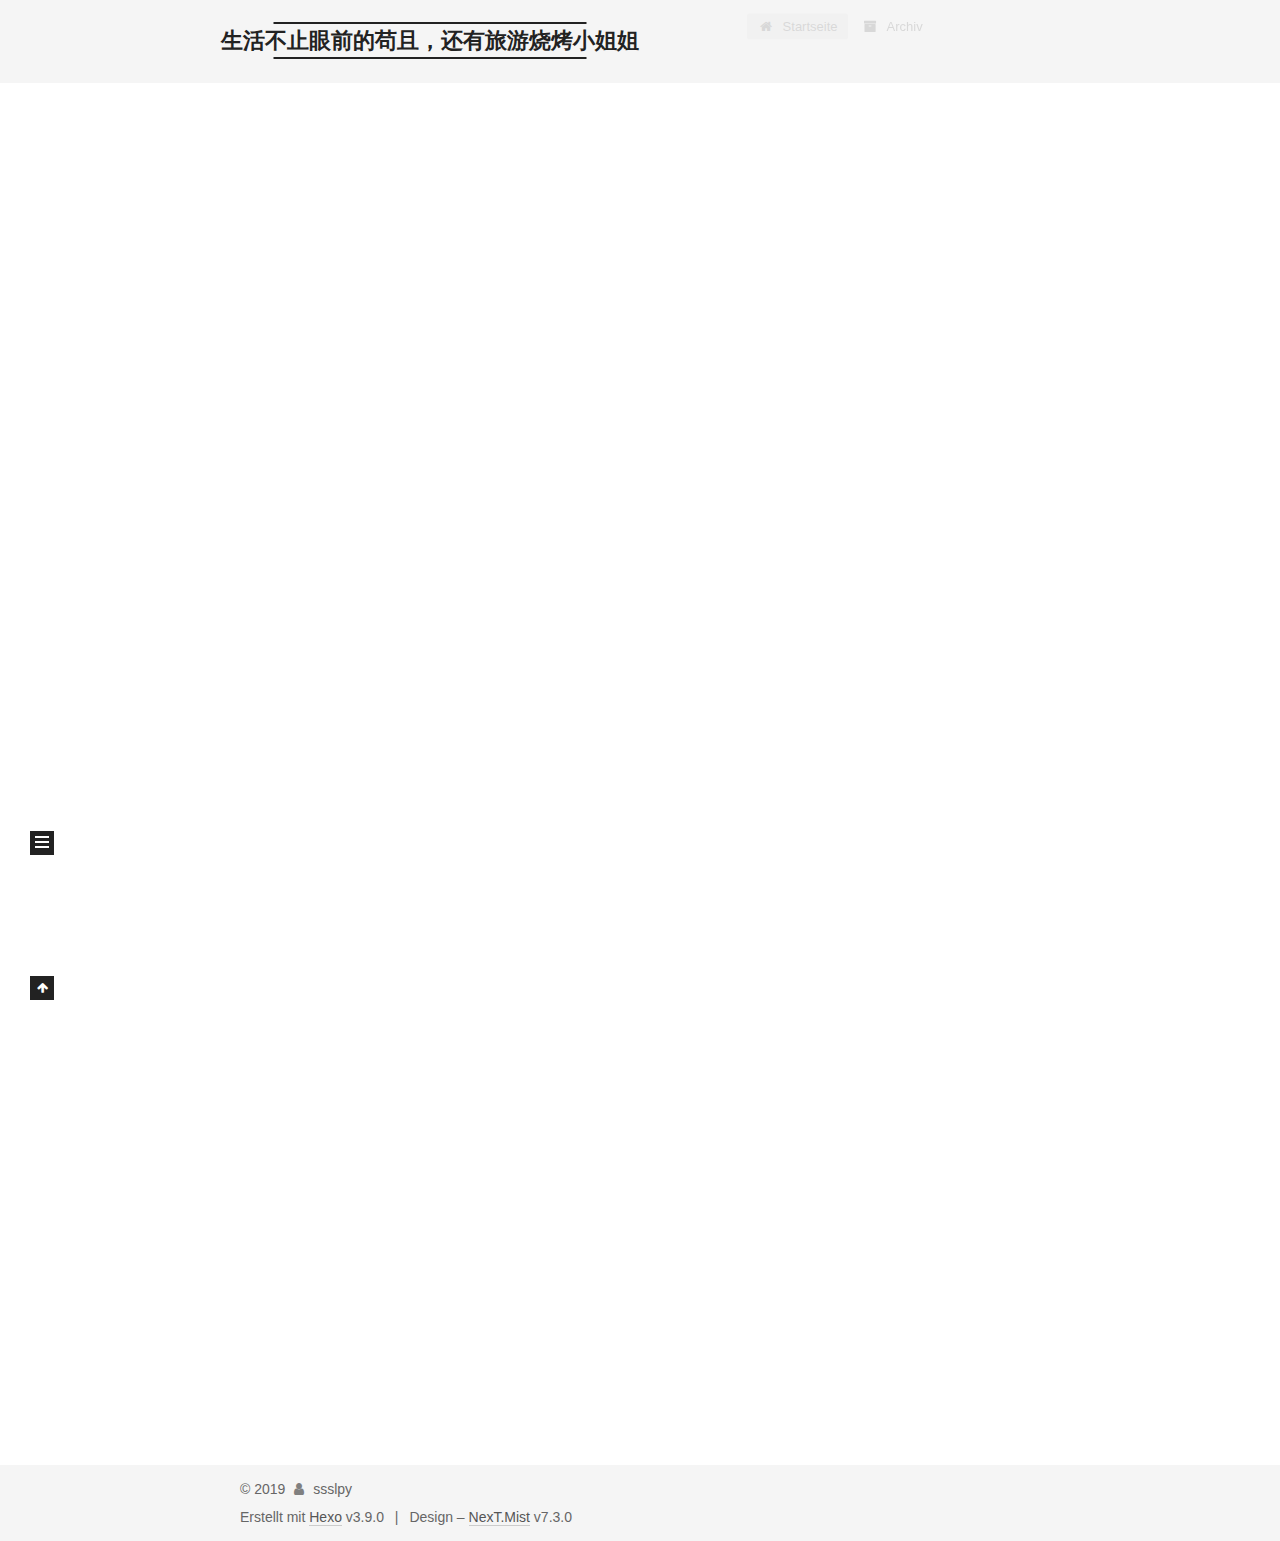
==== commit 04f3f4d9: "Site updated: 2019-08-04 19:17:16" ====
--- a/index.html
+++ b/index.html
@@ -187,6 +187,85 @@
   
   
   <div class="post-block">
+    <link itemprop="mainEntityOfPage" href="https://ssslpy.github.io/2019/08/04/Punching/">
+
+    <span hidden itemprop="author" itemscope itemtype="http://schema.org/Person">
+      <meta itemprop="name" content="ssslpy">
+      <meta itemprop="description" content="">
+      <meta itemprop="image" content="/images/avatar.gif">
+    </span>
+
+    <span hidden itemprop="publisher" itemscope itemtype="http://schema.org/Organization">
+      <meta itemprop="name" content="生活不止眼前的苟且，还有旅游烧烤小姐姐">
+    </span>
+      <header class="post-header">
+
+        
+          <h1 class="post-title" itemprop="name headline">
+                
+                
+                <a href="/2019/08/04/Punching/" class="post-title-link" itemprop="url">Punching</a>
+              
+            
+          </h1>
+        
+
+        <div class="post-meta">
+            <span class="post-meta-item">
+              <span class="post-meta-item-icon">
+                <i class="fa fa-calendar-o"></i>
+              </span>
+              
+                <span class="post-meta-item-text">Veröffentlicht am</span>
+              
+
+              
+                
+              
+
+              <time title="Erstellt: 2019-08-04 19:16:09" itemprop="dateCreated datePublished" datetime="2019-08-04T19:16:09+08:00">2019-08-04</time>
+            </span>
+          
+
+          <br>
+
+        </div>
+      </header>
+
+    
+    
+    
+    <div class="post-body" itemprop="articleBody">
+
+      
+          
+            
+          
+        
+      
+    </div>
+
+    
+    
+    
+
+    <footer class="post-footer">
+        <div class="post-eof"></div>
+    </footer>
+  </div>
+  
+  
+  
+  </article>
+
+    
+      
+
+  <article class="post post-type-normal" itemscope itemtype="http://schema.org/Article">
+  
+  
+  
+  <div class="post-block">
     <link itemprop="mainEntityOfPage" href="https://ssslpy.github.io/2019/08/04/hello-world/">
 
     <span hidden itemprop="author" itemscope itemtype="http://schema.org/Person">
@@ -310,7 +389,7 @@
         
           <a href="/archives/">
         
-          <span class="site-state-item-count">1</span>
+          <span class="site-state-item-count">2</span>
           <span class="site-state-item-name">Artikel</span>
         </a>
       </div>
--- a/css/main.css
+++ b/css/main.css
@@ -1529,7 +1529,7 @@
   width: 4px;
   height: 4px;
   border-radius: 50%;
-  background: #4096c9;
+  background: #32ffff;
 }
 .feed-link,
 .chat {
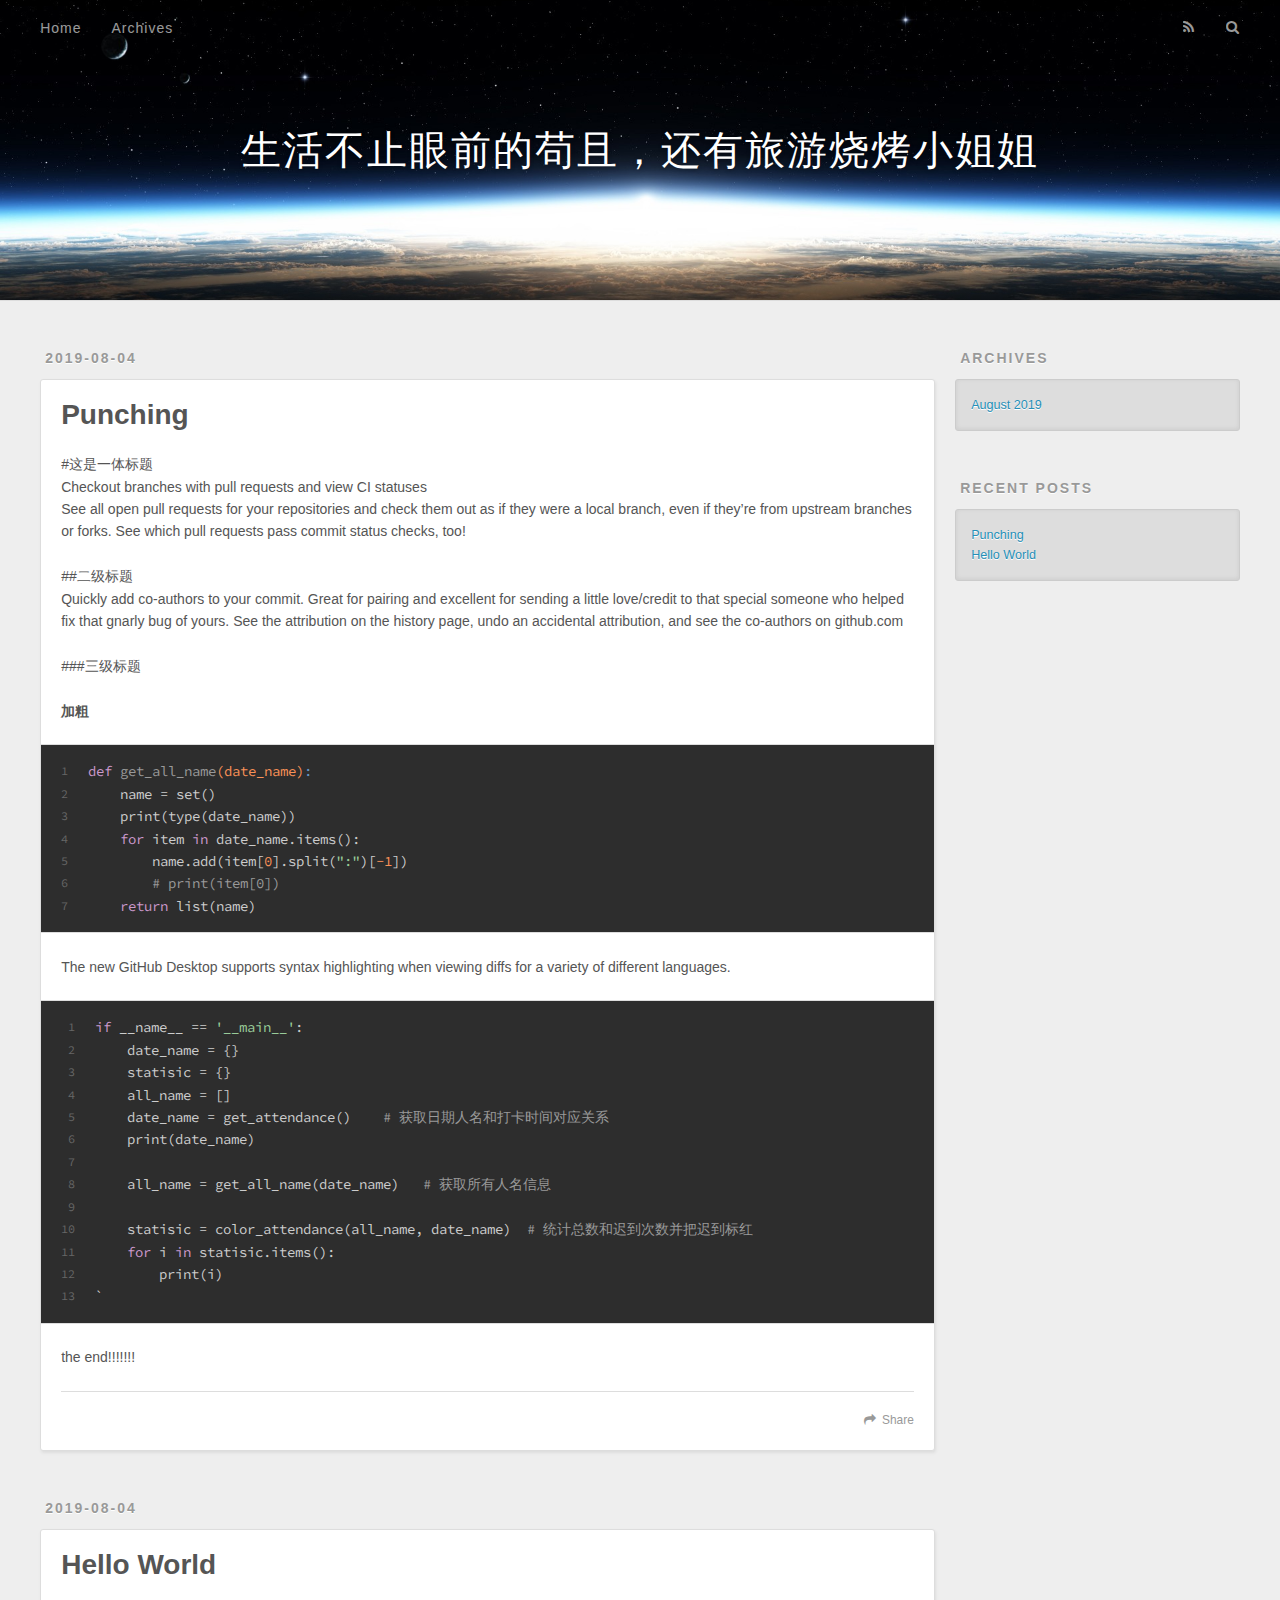
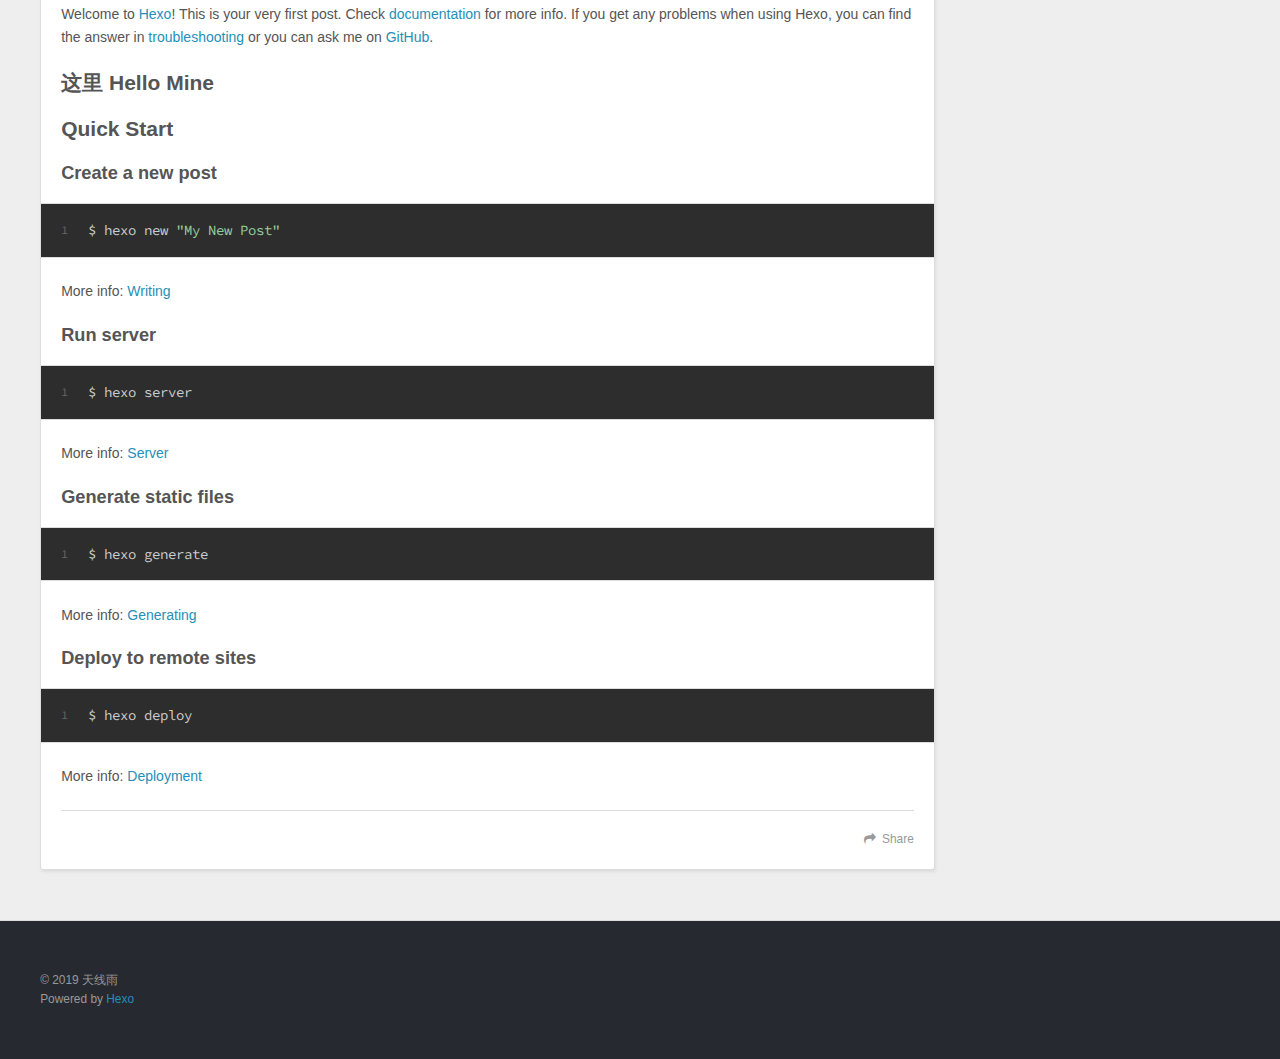
==== commit 271505ed: "Site updated: 2019-08-04 19:58:04" ====
--- a/index.html
+++ b/index.html
@@ -1,62 +1,12 @@
 <!DOCTYPE html>
-
-
-
-
-
-<html class="theme-next mist use-motion" lang="">
-<head>
-  <meta charset="UTF-8">
-<meta name="generator" content="Hexo 3.9.0">
-<meta name="viewport" content="width=device-width, initial-scale=1, maximum-scale=2">
-<meta name="theme-color" content="#222">
-<meta http-equiv="X-UA-Compatible" content="IE=edge">
-  <link rel="apple-touch-icon" sizes="180x180" href="/images/apple-touch-icon-next.png?v=7.3.0">
-  <link rel="icon" type="image/png" sizes="32x32" href="/images/favicon-32x32-next.png?v=7.3.0">
-  <link rel="icon" type="image/png" sizes="16x16" href="/images/favicon-16x16-next.png?v=7.3.0">
-  <link rel="mask-icon" href="/images/logo.svg?v=7.3.0" color="#222">
-
-<link rel="stylesheet" href="/css/main.css?v=7.3.0">
-
-
-<link rel="stylesheet" href="/lib/font-awesome/css/font-awesome.min.css?v=4.7.0">
-
-
-<script id="hexo.configurations">
-  var NexT = window.NexT || {};
-  var CONFIG = {
-    root: '/',
-    scheme: 'Mist',
-    version: '7.3.0',
-    sidebar: {"position":"left","display":"post","offset":12,"onmobile":false},
-    back2top: {"enable":true,"sidebar":false,"scrollpercent":false},
-    copycode: {"enable":false,"show_result":false,"style":null},
-    fancybox: false,
-    mediumzoom: false,
-    lazyload: false,
-    pangu: false,
-    algolia: {
-      applicationID: '',
-      apiKey: '',
-      indexName: '',
-      hits: {"per_page":10},
-      labels: {"input_placeholder":"Search for Posts","hits_empty":"We didn't find any results for the search: ${query}","hits_stats":"${hits} results found in ${time} ms"}
-    },
-    localsearch: {"enable":false,"trigger":"auto","top_n_per_article":1,"unescape":false,"preload":false},
-    search: {
-      root: '/',
-      path: ''
-    },
-    tabs: true,
-    motion: {"enable":true,"async":false,"transition":{"post_block":"fadeIn","post_header":"slideDownIn","post_body":"slideDownIn","coll_header":"slideLeftIn","sidebar":"slideUpIn"}},
-    translation: {
-      copy_button: 'Kopieren',
-      copy_success: 'Kopiert',
-      copy_failure: 'Kopieren fehlgeschlagen'
-    }
-  };
-</script>
-
+<html>
+<head><meta name="generator" content="Hexo 3.9.0">
+  <meta charset="utf-8">
+  
+
+  
+  <title>生活不止眼前的苟且，还有旅游烧烤小姐姐</title>
+  <meta name="viewport" content="width=device-width, initial-scale=1, maximum-scale=1">
   <meta property="og:type" content="website">
 <meta property="og:title" content="生活不止眼前的苟且，还有旅游烧烤小姐姐">
 <meta property="og:url" content="https://ssslpy.github.io/index.html">
@@ -64,265 +14,123 @@
 <meta property="og:locale" content="default">
 <meta name="twitter:card" content="summary">
 <meta name="twitter:title" content="生活不止眼前的苟且，还有旅游烧烤小姐姐">
-  <link rel="canonical" href="https://ssslpy.github.io/">
-
-
-<script id="page.configurations">
-  CONFIG.page = {
-    sidebar: "",
-  };
-</script>
-
-  <title>生活不止眼前的苟且，还有旅游烧烤小姐姐</title>
-  
-
-
-
-
-
-
-
-
-  <noscript>
-  <style>
-  .use-motion .motion-element,
-  .use-motion .brand,
-  .use-motion .menu-item,
-  .sidebar-inner,
-  .use-motion .post-block,
-  .use-motion .pagination,
-  .use-motion .comments,
-  .use-motion .post-header,
-  .use-motion .post-body,
-  .use-motion .collection-title { opacity: initial; }
-
-  .use-motion .logo,
-  .use-motion .site-title,
-  .use-motion .site-subtitle {
-    opacity: initial;
-    top: initial;
-  }
-
-  .use-motion .logo-line-before i { left: initial; }
-  .use-motion .logo-line-after i { right: initial; }
-  </style>
-</noscript>
-
+  
+    <link rel="alternate" href="/atom.xml" title="生活不止眼前的苟且，还有旅游烧烤小姐姐" type="application/atom+xml">
+  
+  
+    <link rel="icon" href="/favicon.png">
+  
+  
+    <link href="//fonts.googleapis.com/css?family=Source+Code+Pro" rel="stylesheet" type="text/css">
+  
+  <link rel="stylesheet" href="/css/style.css">
 </head>
-
-<body itemscope itemtype="http://schema.org/WebPage" lang="default">
-
-  <div class="container sidebar-position-left page-home">
-    <div class="headband"></div>
-
-    <header id="header" class="header" itemscope itemtype="http://schema.org/WPHeader">
-      <div class="header-inner"><div class="site-brand-wrapper">
-  <div class="site-meta">
-
-    <div class="custom-logo-site-title">
-      <a href="/" class="brand" rel="start">
-        <span class="logo-line-before"><i></i></span>
-        <span class="site-title">生活不止眼前的苟且，还有旅游烧烤小姐姐</span>
-        <span class="logo-line-after"><i></i></span>
-      </a>
-    </div>
-  </div>
-
-  <div class="site-nav-toggle">
-    <button aria-label="Navigationsleiste an/ausschalten">
-      <span class="btn-bar"></span>
-      <span class="btn-bar"></span>
-      <span class="btn-bar"></span>
-    </button>
-  </div>
-</div>
-
-
-
-<nav class="site-nav">
-    <ul id="menu" class="menu">
-        
-        
-        
-          
-          <li class="menu-item menu-item-home menu-item-active">
-      
-    
-
-    <a href="/" rel="section"><i class="menu-item-icon fa fa-fw fa-home"></i> <br>Startseite</a>
-
-  </li>
-        
-        
-        
-          
-          <li class="menu-item menu-item-archives">
-      
-    
-
-    <a href="/archives/" rel="section"><i class="menu-item-icon fa fa-fw fa-archive"></i> <br>Archiv</a>
-
-  </li>
-    </ul>
-    
-
-</nav>
-
-</div>
-    </header>
-
-    
-
-
-    <main id="main" class="main">
-      <div class="main-inner">
-        <div class="content-wrap">
-          <div id="content" class="content">
-            
-  <section id="posts" class="posts-expand">
-      
-
-  <article class="post post-type-normal" itemscope itemtype="http://schema.org/Article">
-  
-  
-  
-  <div class="post-block">
-    <link itemprop="mainEntityOfPage" href="https://ssslpy.github.io/2019/08/04/Punching/">
-
-    <span hidden itemprop="author" itemscope itemtype="http://schema.org/Person">
-      <meta itemprop="name" content="ssslpy">
-      <meta itemprop="description" content="">
-      <meta itemprop="image" content="/images/avatar.gif">
-    </span>
-
-    <span hidden itemprop="publisher" itemscope itemtype="http://schema.org/Organization">
-      <meta itemprop="name" content="生活不止眼前的苟且，还有旅游烧烤小姐姐">
-    </span>
-      <header class="post-header">
-
-        
-          <h1 class="post-title" itemprop="name headline">
-                
-                
-                <a href="/2019/08/04/Punching/" class="post-title-link" itemprop="url">Punching</a>
-              
-            
-          </h1>
-        
-
-        <div class="post-meta">
-            <span class="post-meta-item">
-              <span class="post-meta-item-icon">
-                <i class="fa fa-calendar-o"></i>
-              </span>
-              
-                <span class="post-meta-item-text">Veröffentlicht am</span>
-              
-
-              
-                
-              
-
-              <time title="Erstellt: 2019-08-04 19:16:09" itemprop="dateCreated datePublished" datetime="2019-08-04T19:16:09+08:00">2019-08-04</time>
-            </span>
-          
-
-          <br>
-
-        </div>
+</html>
+<body>
+  <div id="container">
+    <div id="wrap">
+      <header id="header">
+  <div id="banner"></div>
+  <div id="header-outer" class="outer">
+    <div id="header-title" class="inner">
+      <h1 id="logo-wrap">
+        <a href="/" id="logo">生活不止眼前的苟且，还有旅游烧烤小姐姐</a>
+      </h1>
+      
+    </div>
+    <div id="header-inner" class="inner">
+      <nav id="main-nav">
+        <a id="main-nav-toggle" class="nav-icon"></a>
+        
+          <a class="main-nav-link" href="/">Home</a>
+        
+          <a class="main-nav-link" href="/archives">Archives</a>
+        
+      </nav>
+      <nav id="sub-nav">
+        
+          <a id="nav-rss-link" class="nav-icon" href="/atom.xml" title="RSS Feed"></a>
+        
+        <a id="nav-search-btn" class="nav-icon" title="Search"></a>
+      </nav>
+      <div id="search-form-wrap">
+        <form action="//google.com/search" method="get" accept-charset="UTF-8" class="search-form"><input type="search" name="q" class="search-form-input" placeholder="Search"><button type="submit" class="search-form-submit">&#xF002;</button><input type="hidden" name="sitesearch" value="https://ssslpy.github.io"></form>
+      </div>
+    </div>
+  </div>
+</header>
+      <div class="outer">
+        <section id="main">
+  
+    <article id="post-Punching" class="article article-type-post" itemscope itemprop="blogPost">
+  <div class="article-meta">
+    <a href="/2019/08/04/Punching/" class="article-date">
+  <time datetime="2019-08-04T11:16:09.000Z" itemprop="datePublished">2019-08-04</time>
+</a>
+    
+  </div>
+  <div class="article-inner">
+    
+    
+      <header class="article-header">
+        
+  
+    <h1 itemprop="name">
+      <a class="article-title" href="/2019/08/04/Punching/">Punching</a>
+    </h1>
+  
+
       </header>
-
-    
-    
-    
-    <div class="post-body" itemprop="articleBody">
-
-      
-          
-            
-          
-        
-      
-    </div>
-
-    
-    
-    
-
-    <footer class="post-footer">
-        <div class="post-eof"></div>
+    
+    <div class="article-entry" itemprop="articleBody">
+      
+        <p>#这是一体标题<br>Checkout branches with pull requests and view CI statuses<br>See all open pull requests for your repositories and check them out as if they were a local branch, even if they’re from upstream branches or forks. See which pull requests pass commit status checks, too!</p>
+<p>##二级标题<br>Quickly add co-authors to your commit. Great for pairing and excellent for sending a little love/credit to that special someone who helped fix that gnarly bug of yours. See the attribution on the history page, undo an accidental attribution, and see the co-authors on github.com</p>
+<p>###三级标题</p>
+<p><strong>加粗</strong></p>
+<figure class="highlight python"><table><tr><td class="gutter"><pre><span class="line">1</span><br><span class="line">2</span><br><span class="line">3</span><br><span class="line">4</span><br><span class="line">5</span><br><span class="line">6</span><br><span class="line">7</span><br></pre></td><td class="code"><pre><span class="line"><span class="function"><span class="keyword">def</span> <span class="title">get_all_name</span><span class="params">(date_name)</span>:</span></span><br><span class="line">    name = set()</span><br><span class="line">    print(type(date_name))</span><br><span class="line">    <span class="keyword">for</span> item <span class="keyword">in</span> date_name.items():</span><br><span class="line">        name.add(item[<span class="number">0</span>].split(<span class="string">":"</span>)[<span class="number">-1</span>])</span><br><span class="line">        <span class="comment"># print(item[0])</span></span><br><span class="line">    <span class="keyword">return</span> list(name)</span><br></pre></td></tr></table></figure>
+
+<p>The new GitHub Desktop supports syntax highlighting when viewing diffs for a variety of different languages.</p>
+<figure class="highlight python"><table><tr><td class="gutter"><pre><span class="line">1</span><br><span class="line">2</span><br><span class="line">3</span><br><span class="line">4</span><br><span class="line">5</span><br><span class="line">6</span><br><span class="line">7</span><br><span class="line">8</span><br><span class="line">9</span><br><span class="line">10</span><br><span class="line">11</span><br><span class="line">12</span><br><span class="line">13</span><br></pre></td><td class="code"><pre><span class="line"><span class="keyword">if</span> __name__ == <span class="string">'__main__'</span>:</span><br><span class="line">    date_name = &#123;&#125;</span><br><span class="line">    statisic = &#123;&#125;</span><br><span class="line">    all_name = []</span><br><span class="line">    date_name = get_attendance()    <span class="comment"># 获取日期人名和打卡时间对应关系</span></span><br><span class="line">    print(date_name)</span><br><span class="line"></span><br><span class="line">    all_name = get_all_name(date_name)   <span class="comment"># 获取所有人名信息</span></span><br><span class="line"></span><br><span class="line">    statisic = color_attendance(all_name, date_name)  <span class="comment"># 统计总数和迟到次数并把迟到标红</span></span><br><span class="line">    <span class="keyword">for</span> i <span class="keyword">in</span> statisic.items():</span><br><span class="line">        print(i)</span><br><span class="line">`</span><br></pre></td></tr></table></figure>
+
+<p>the end!!!!!!!</p>
+
+      
+    </div>
+    <footer class="article-footer">
+      <a data-url="https://ssslpy.github.io/2019/08/04/Punching/" data-id="cjyww93uh0000fwykn9qcy0c5" class="article-share-link">Share</a>
+      
+      
     </footer>
   </div>
   
-  
-  
-  </article>
-
-    
-      
-
-  <article class="post post-type-normal" itemscope itemtype="http://schema.org/Article">
-  
-  
-  
-  <div class="post-block">
-    <link itemprop="mainEntityOfPage" href="https://ssslpy.github.io/2019/08/04/hello-world/">
-
-    <span hidden itemprop="author" itemscope itemtype="http://schema.org/Person">
-      <meta itemprop="name" content="ssslpy">
-      <meta itemprop="description" content="">
-      <meta itemprop="image" content="/images/avatar.gif">
-    </span>
-
-    <span hidden itemprop="publisher" itemscope itemtype="http://schema.org/Organization">
-      <meta itemprop="name" content="生活不止眼前的苟且，还有旅游烧烤小姐姐">
-    </span>
-      <header class="post-header">
-
-        
-          <h1 class="post-title" itemprop="name headline">
-                
-                
-                <a href="/2019/08/04/hello-world/" class="post-title-link" itemprop="url">Hello World</a>
-              
-            
-          </h1>
-        
-
-        <div class="post-meta">
-            <span class="post-meta-item">
-              <span class="post-meta-item-icon">
-                <i class="fa fa-calendar-o"></i>
-              </span>
-              
-                <span class="post-meta-item-text">Veröffentlicht am</span>
-              
-
-              
-                
-              
-
-              <time title="Erstellt: 2019-08-04 15:32:28 / Geändert am: 15:45:08" itemprop="dateCreated datePublished" datetime="2019-08-04T15:32:28+08:00">2019-08-04</time>
-            </span>
-          
-            
-
-            
-          
-
-          <br>
-
-        </div>
+</article>
+
+
+  
+    <article id="post-hello-world" class="article article-type-post" itemscope itemprop="blogPost">
+  <div class="article-meta">
+    <a href="/2019/08/04/hello-world/" class="article-date">
+  <time datetime="2019-08-04T07:32:28.800Z" itemprop="datePublished">2019-08-04</time>
+</a>
+    
+  </div>
+  <div class="article-inner">
+    
+    
+      <header class="article-header">
+        
+  
+    <h1 itemprop="name">
+      <a class="article-title" href="/2019/08/04/hello-world/">Hello World</a>
+    </h1>
+  
+
       </header>
-
-    
-    
-    
-    <div class="post-body" itemprop="articleBody">
-
-      
-          
-            <p>Welcome to <a href="https://hexo.io/" target="_blank" rel="noopener">Hexo</a>! This is your very first post. Check <a href="https://hexo.io/docs/" target="_blank" rel="noopener">documentation</a> for more info. If you get any problems when using Hexo, you can find the answer in <a href="https://hexo.io/docs/troubleshooting.html" target="_blank" rel="noopener">troubleshooting</a> or you can ask me on <a href="https://github.com/hexojs/hexo/issues" target="_blank" rel="noopener">GitHub</a>.</p>
+    
+    <div class="article-entry" itemprop="articleBody">
+      
+        <p>Welcome to <a href="https://hexo.io/" target="_blank" rel="noopener">Hexo</a>! This is your very first post. Check <a href="https://hexo.io/docs/" target="_blank" rel="noopener">documentation</a> for more info. If you get any problems when using Hexo, you can find the answer in <a href="https://hexo.io/docs/troubleshooting.html" target="_blank" rel="noopener">troubleshooting</a> or you can ask me on <a href="https://github.com/hexojs/hexo/issues" target="_blank" rel="noopener">GitHub</a>.</p>
 <h2 id="这里-Hello-Mine"><a href="#这里-Hello-Mine" class="headerlink" title="这里 Hello Mine"></a>这里 Hello Mine</h2><h2 id="Quick-Start"><a href="#Quick-Start" class="headerlink" title="Quick Start"></a>Quick Start</h2><h3 id="Create-a-new-post"><a href="#Create-a-new-post" class="headerlink" title="Create a new post"></a>Create a new post</h3><figure class="highlight bash"><table><tr><td class="gutter"><pre><span class="line">1</span><br></pre></td><td class="code"><pre><span class="line">$ hexo new <span class="string">"My New Post"</span></span><br></pre></td></tr></table></figure>
 
 <p>More info: <a href="https://hexo.io/docs/writing.html" target="_blank" rel="noopener">Writing</a></p>
@@ -336,171 +144,95 @@
 
 <p>More info: <a href="https://hexo.io/docs/deployment.html" target="_blank" rel="noopener">Deployment</a></p>
 
-          
-        
-      
-    </div>
-
-    
-    
-    
-
-    <footer class="post-footer">
-        <div class="post-eof"></div>
+      
+    </div>
+    <footer class="article-footer">
+      <a data-url="https://ssslpy.github.io/2019/08/04/hello-world/" data-id="cjyww93uu0001fwyktdtonfnk" class="article-share-link">Share</a>
+      
+      
     </footer>
   </div>
   
-  
-  
-  </article>
-
-    
-  </section>
-
-  
-
-
-          </div>
-          
-
-        </div>
-          
-  
-  <div class="sidebar-toggle">
-    <div class="sidebar-toggle-line-wrap">
-      <span class="sidebar-toggle-line sidebar-toggle-line-first"></span>
-      <span class="sidebar-toggle-line sidebar-toggle-line-middle"></span>
-      <span class="sidebar-toggle-line sidebar-toggle-line-last"></span>
-    </div>
-  </div>
-
-  <aside id="sidebar" class="sidebar">
-    <div class="sidebar-inner">
-
-      <div class="site-overview-wrap sidebar-panel sidebar-panel-active">
-        <div class="site-overview">
-
-          <div class="site-author motion-element" itemprop="author" itemscope itemtype="http://schema.org/Person">
-  <p class="site-author-name" itemprop="name">ssslpy</p>
-  <div class="site-description motion-element" itemprop="description"></div>
-</div>
-  <nav class="site-state motion-element">
-      <div class="site-state-item site-state-posts">
-        
-          <a href="/archives/">
-        
-          <span class="site-state-item-count">2</span>
-          <span class="site-state-item-name">Artikel</span>
-        </a>
+</article>
+
+
+  
+
+
+</section>
+        
+          <aside id="sidebar">
+  
+    
+
+  
+    
+
+  
+    
+  
+    
+  <div class="widget-wrap">
+    <h3 class="widget-title">Archives</h3>
+    <div class="widget">
+      <ul class="archive-list"><li class="archive-list-item"><a class="archive-list-link" href="/archives/2019/08/">August 2019</a></li></ul>
+    </div>
+  </div>
+
+
+  
+    
+  <div class="widget-wrap">
+    <h3 class="widget-title">Recent Posts</h3>
+    <div class="widget">
+      <ul>
+        
+          <li>
+            <a href="/2019/08/04/Punching/">Punching</a>
+          </li>
+        
+          <li>
+            <a href="/2019/08/04/hello-world/">Hello World</a>
+          </li>
+        
+      </ul>
+    </div>
+  </div>
+
+  
+</aside>
+        
       </div>
-    
-  </nav>
-
-
-
-        </div>
-      </div>
-
-    </div>
-  </aside>
-  <div id="sidebar-dimmer"></div>
-
-
-      </div>
-    </main>
-
-    <footer id="footer" class="footer">
-      <div class="footer-inner">
-        <div class="copyright">&copy; <span itemprop="copyrightYear">2019</span>
-  <span class="with-love" id="animate">
-    <i class="fa fa-user"></i>
-  </span>
-  <span class="author" itemprop="copyrightHolder">ssslpy</span>
-</div>
-  <div class="powered-by">Erstellt mit  <a href="https://hexo.io" class="theme-link" rel="noopener" target="_blank">Hexo</a> v3.9.0</div>
-  <span class="post-meta-divider">|</span>
-  <div class="theme-info">Design – <a href="https://theme-next.org" class="theme-link" rel="noopener" target="_blank">NexT.Mist</a> v7.3.0</div>
-
-        
-
-
-
-
-
-
-
-
-        
-      </div>
-    </footer>
-      <div class="back-to-top">
-        <i class="fa fa-arrow-up"></i>
-      </div>
-
-    
-
-  </div>
-
-  
-  <script src="/lib/jquery/index.js?v=3.4.1"></script>
-  <script src="/lib/velocity/velocity.min.js?v=1.2.1"></script>
-  <script src="/lib/velocity/velocity.ui.min.js?v=1.2.1"></script>
-
-  <script src="/js/utils.js?v=7.3.0"></script>
-  <script src="/js/motion.js?v=7.3.0"></script>
-
-  
-  <script src="/js/schemes/muse.js?v=7.3.0"></script>
-
-
-
-  
-
-  <script src="/js/next-boot.js?v=7.3.0"></script>
-
-  
-
-  
-
-  
-
-
-  
-
-
-
-
-
-
-
-
-
-
-
-
-
-
-
-
-
-
-
-
-
-
-
-
-
-
-
-
-
-
-
-
-
-
-
-
+      <footer id="footer">
+  
+  <div class="outer">
+    <div id="footer-info" class="inner">
+      &copy; 2019 天线雨<br>
+      Powered by <a href="http://hexo.io/" target="_blank">Hexo</a>
+    </div>
+  </div>
+</footer>
+    </div>
+    <nav id="mobile-nav">
+  
+    <a href="/" class="mobile-nav-link">Home</a>
+  
+    <a href="/archives" class="mobile-nav-link">Archives</a>
+  
+</nav>
+    
+
+<script src="//ajax.googleapis.com/ajax/libs/jquery/2.0.3/jquery.min.js"></script>
+
+
+  <link rel="stylesheet" href="/fancybox/jquery.fancybox.css">
+  <script src="/fancybox/jquery.fancybox.pack.js"></script>
+
+
+<script src="/js/script.js"></script>
+
+
+
+  </div>
 </body>
-</html>
+</html>--- a/css/style.css
+++ b/css/style.css
@@ -0,0 +1,1374 @@
+body {
+  width: 100%;
+}
+body:before,
+body:after {
+  content: "";
+  display: table;
+}
+body:after {
+  clear: both;
+}
+html,
+body,
+div,
+span,
+applet,
+object,
+iframe,
+h1,
+h2,
+h3,
+h4,
+h5,
+h6,
+p,
+blockquote,
+pre,
+a,
+abbr,
+acronym,
+address,
+big,
+cite,
+code,
+del,
+dfn,
+em,
+img,
+ins,
+kbd,
+q,
+s,
+samp,
+small,
+strike,
+strong,
+sub,
+sup,
+tt,
+var,
+dl,
+dt,
+dd,
+ol,
+ul,
+li,
+fieldset,
+form,
+label,
+legend,
+table,
+caption,
+tbody,
+tfoot,
+thead,
+tr,
+th,
+td {
+  margin: 0;
+  padding: 0;
+  border: 0;
+  outline: 0;
+  font-weight: inherit;
+  font-style: inherit;
+  font-family: inherit;
+  font-size: 100%;
+  vertical-align: baseline;
+}
+body {
+  line-height: 1;
+  color: #000;
+  background: #fff;
+}
+ol,
+ul {
+  list-style: none;
+}
+table {
+  border-collapse: separate;
+  border-spacing: 0;
+  vertical-align: middle;
+}
+caption,
+th,
+td {
+  text-align: left;
+  font-weight: normal;
+  vertical-align: middle;
+}
+a img {
+  border: none;
+}
+input,
+button {
+  margin: 0;
+  padding: 0;
+}
+input::-moz-focus-inner,
+button::-moz-focus-inner {
+  border: 0;
+  padding: 0;
+}
+@font-face {
+  font-family: FontAwesome;
+  font-style: normal;
+  font-weight: normal;
+  src: url("fonts/fontawesome-webfont.eot?v=#4.0.3");
+  src: url("fonts/fontawesome-webfont.eot?#iefix&v=#4.0.3") format("embedded-opentype"), url("fonts/fontawesome-webfont.woff?v=#4.0.3") format("woff"), url("fonts/fontawesome-webfont.ttf?v=#4.0.3") format("truetype"), url("fonts/fontawesome-webfont.svg#fontawesomeregular?v=#4.0.3") format("svg");
+}
+html,
+body,
+#container {
+  height: 100%;
+}
+body {
+  background: #eee;
+  font: 14px -apple-system, BlinkMacSystemFont, "Segoe UI", "Roboto", "Oxygen", "Ubuntu", "Cantarell", "Fira Sans", "Droid Sans", "Helvetica Neue", sans-serif;
+  -webkit-text-size-adjust: 100%;
+}
+.outer {
+  max-width: 1220px;
+  margin: 0 auto;
+  padding: 0 20px;
+}
+.outer:before,
+.outer:after {
+  content: "";
+  display: table;
+}
+.outer:after {
+  clear: both;
+}
+.inner {
+  display: inline;
+  float: left;
+  width: 98.33333333333333%;
+  margin: 0 0.833333333333333%;
+}
+.left,
+.alignleft {
+  float: left;
+}
+.right,
+.alignright {
+  float: right;
+}
+.clear {
+  clear: both;
+}
+#container {
+  position: relative;
+}
+.mobile-nav-on {
+  overflow: hidden;
+}
+#wrap {
+  height: 100%;
+  width: 100%;
+  position: absolute;
+  top: 0;
+  left: 0;
+  -webkit-transition: 0.2s ease-out;
+  -moz-transition: 0.2s ease-out;
+  -ms-transition: 0.2s ease-out;
+  transition: 0.2s ease-out;
+  z-index: 1;
+  background: #eee;
+}
+.mobile-nav-on #wrap {
+  left: 280px;
+}
+@media screen and (min-width: 768px) {
+  #main {
+    display: inline;
+    float: left;
+    width: 73.33333333333333%;
+    margin: 0 0.833333333333333%;
+  }
+}
+.article-date,
+.article-category-link,
+.archive-year,
+.widget-title {
+  text-decoration: none;
+  text-transform: uppercase;
+  letter-spacing: 2px;
+  color: #999;
+  margin-bottom: 1em;
+  margin-left: 5px;
+  line-height: 1em;
+  text-shadow: 0 1px #fff;
+  font-weight: bold;
+}
+.article-inner,
+.archive-article-inner {
+  background: #fff;
+  -webkit-box-shadow: 1px 2px 3px #ddd;
+  box-shadow: 1px 2px 3px #ddd;
+  border: 1px solid #ddd;
+  border-radius: 3px;
+}
+.article-entry h1,
+.widget h1 {
+  font-size: 2em;
+}
+.article-entry h2,
+.widget h2 {
+  font-size: 1.5em;
+}
+.article-entry h3,
+.widget h3 {
+  font-size: 1.3em;
+}
+.article-entry h4,
+.widget h4 {
+  font-size: 1.2em;
+}
+.article-entry h5,
+.widget h5 {
+  font-size: 1em;
+}
+.article-entry h6,
+.widget h6 {
+  font-size: 1em;
+  color: #999;
+}
+.article-entry hr,
+.widget hr {
+  border: 1px dashed #ddd;
+}
+.article-entry strong,
+.widget strong {
+  font-weight: bold;
+}
+.article-entry em,
+.widget em,
+.article-entry cite,
+.widget cite {
+  font-style: italic;
+}
+.article-entry sup,
+.widget sup,
+.article-entry sub,
+.widget sub {
+  font-size: 0.75em;
+  line-height: 0;
+  position: relative;
+  vertical-align: baseline;
+}
+.article-entry sup,
+.widget sup {
+  top: -0.5em;
+}
+.article-entry sub,
+.widget sub {
+  bottom: -0.2em;
+}
+.article-entry small,
+.widget small {
+  font-size: 0.85em;
+}
+.article-entry acronym,
+.widget acronym,
+.article-entry abbr,
+.widget abbr {
+  border-bottom: 1px dotted;
+}
+.article-entry ul,
+.widget ul,
+.article-entry ol,
+.widget ol,
+.article-entry dl,
+.widget dl {
+  margin: 0 20px;
+  line-height: 1.6em;
+}
+.article-entry ul ul,
+.widget ul ul,
+.article-entry ol ul,
+.widget ol ul,
+.article-entry ul ol,
+.widget ul ol,
+.article-entry ol ol,
+.widget ol ol {
+  margin-top: 0;
+  margin-bottom: 0;
+}
+.article-entry ul,
+.widget ul {
+  list-style: disc;
+}
+.article-entry ol,
+.widget ol {
+  list-style: decimal;
+}
+.article-entry dt,
+.widget dt {
+  font-weight: bold;
+}
+#header {
+  height: 300px;
+  position: relative;
+  border-bottom: 1px solid #ddd;
+}
+#header:before,
+#header:after {
+  content: "";
+  position: absolute;
+  left: 0;
+  right: 0;
+  height: 40px;
+}
+#header:before {
+  top: 0;
+  background: -webkit-linear-gradient(rgba(0,0,0,0.2), transparent);
+  background: -moz-linear-gradient(rgba(0,0,0,0.2), transparent);
+  background: -ms-linear-gradient(rgba(0,0,0,0.2), transparent);
+  background: linear-gradient(rgba(0,0,0,0.2), transparent);
+}
+#header:after {
+  bottom: 0;
+  background: -webkit-linear-gradient(transparent, rgba(0,0,0,0.2));
+  background: -moz-linear-gradient(transparent, rgba(0,0,0,0.2));
+  background: -ms-linear-gradient(transparent, rgba(0,0,0,0.2));
+  background: linear-gradient(transparent, rgba(0,0,0,0.2));
+}
+#header-outer {
+  height: 100%;
+  position: relative;
+}
+#header-inner {
+  position: relative;
+  overflow: hidden;
+}
+#banner {
+  position: absolute;
+  top: 0;
+  left: 0;
+  width: 100%;
+  height: 100%;
+  background: url("images/banner.jpg") center #000;
+  -webkit-background-size: cover;
+  -moz-background-size: cover;
+  background-size: cover;
+  z-index: -1;
+}
+#header-title {
+  text-align: center;
+  height: 40px;
+  position: absolute;
+  top: 50%;
+  left: 0;
+  margin-top: -20px;
+}
+#logo,
+#subtitle {
+  text-decoration: none;
+  color: #fff;
+  font-weight: 300;
+  text-shadow: 0 1px 4px rgba(0,0,0,0.3);
+}
+#logo {
+  font-size: 40px;
+  line-height: 40px;
+  letter-spacing: 2px;
+}
+#subtitle {
+  font-size: 16px;
+  line-height: 16px;
+  letter-spacing: 1px;
+}
+#subtitle-wrap {
+  margin-top: 16px;
+}
+#main-nav {
+  float: left;
+  margin-left: -15px;
+}
+.nav-icon,
+.main-nav-link {
+  float: left;
+  color: #fff;
+  opacity: 0.6;
+  text-decoration: none;
+  text-shadow: 0 1px rgba(0,0,0,0.2);
+  -webkit-transition: opacity 0.2s;
+  -moz-transition: opacity 0.2s;
+  -ms-transition: opacity 0.2s;
+  transition: opacity 0.2s;
+  display: block;
+  padding: 20px 15px;
+}
+.nav-icon:hover,
+.main-nav-link:hover {
+  opacity: 1;
+}
+.nav-icon {
+  font-family: FontAwesome;
+  text-align: center;
+  font-size: 14px;
+  width: 14px;
+  height: 14px;
+  padding: 20px 15px;
+  position: relative;
+  cursor: pointer;
+}
+.main-nav-link {
+  font-weight: 300;
+  letter-spacing: 1px;
+}
+@media screen and (max-width: 479px) {
+  .main-nav-link {
+    display: none;
+  }
+}
+#main-nav-toggle {
+  display: none;
+}
+#main-nav-toggle:before {
+  content: "\f0c9";
+}
+@media screen and (max-width: 479px) {
+  #main-nav-toggle {
+    display: block;
+  }
+}
+#sub-nav {
+  float: right;
+  margin-right: -15px;
+}
+#nav-rss-link:before {
+  content: "\f09e";
+}
+#nav-search-btn:before {
+  content: "\f002";
+}
+#search-form-wrap {
+  position: absolute;
+  top: 15px;
+  width: 150px;
+  height: 30px;
+  right: -150px;
+  opacity: 0;
+  -webkit-transition: 0.2s ease-out;
+  -moz-transition: 0.2s ease-out;
+  -ms-transition: 0.2s ease-out;
+  transition: 0.2s ease-out;
+}
+#search-form-wrap.on {
+  opacity: 1;
+  right: 0;
+}
+@media screen and (max-width: 479px) {
+  #search-form-wrap {
+    width: 100%;
+    right: -100%;
+  }
+}
+.search-form {
+  position: absolute;
+  top: 0;
+  left: 0;
+  right: 0;
+  background: #fff;
+  padding: 5px 15px;
+  border-radius: 15px;
+  -webkit-box-shadow: 0 0 10px rgba(0,0,0,0.3);
+  box-shadow: 0 0 10px rgba(0,0,0,0.3);
+}
+.search-form-input {
+  border: none;
+  background: none;
+  color: #555;
+  width: 100%;
+  font: 13px -apple-system, BlinkMacSystemFont, "Segoe UI", "Roboto", "Oxygen", "Ubuntu", "Cantarell", "Fira Sans", "Droid Sans", "Helvetica Neue", sans-serif;
+  outline: none;
+}
+.search-form-input::-webkit-search-results-decoration,
+.search-form-input::-webkit-search-cancel-button {
+  -webkit-appearance: none;
+}
+.search-form-submit {
+  position: absolute;
+  top: 50%;
+  right: 10px;
+  margin-top: -7px;
+  font: 13px FontAwesome;
+  border: none;
+  background: none;
+  color: #bbb;
+  cursor: pointer;
+}
+.search-form-submit:hover,
+.search-form-submit:focus {
+  color: #777;
+}
+.article {
+  margin: 50px 0;
+}
+.article-inner {
+  overflow: hidden;
+}
+.article-meta:before,
+.article-meta:after {
+  content: "";
+  display: table;
+}
+.article-meta:after {
+  clear: both;
+}
+.article-date {
+  float: left;
+}
+.article-category {
+  float: left;
+  line-height: 1em;
+  color: #ccc;
+  text-shadow: 0 1px #fff;
+  margin-left: 8px;
+}
+.article-category:before {
+  content: "\2022";
+}
+.article-category-link {
+  margin: 0 12px 1em;
+}
+.article-header {
+  padding: 20px 20px 0;
+}
+.article-title {
+  text-decoration: none;
+  font-size: 2em;
+  font-weight: bold;
+  color: #555;
+  line-height: 1.1em;
+  -webkit-transition: color 0.2s;
+  -moz-transition: color 0.2s;
+  -ms-transition: color 0.2s;
+  transition: color 0.2s;
+}
+a.article-title:hover {
+  color: #258fb8;
+}
+.article-entry {
+  color: #555;
+  padding: 0 20px;
+}
+.article-entry:before,
+.article-entry:after {
+  content: "";
+  display: table;
+}
+.article-entry:after {
+  clear: both;
+}
+.article-entry p,
+.article-entry table {
+  line-height: 1.6em;
+  margin: 1.6em 0;
+}
+.article-entry h1,
+.article-entry h2,
+.article-entry h3,
+.article-entry h4,
+.article-entry h5,
+.article-entry h6 {
+  font-weight: bold;
+}
+.article-entry h1,
+.article-entry h2,
+.article-entry h3,
+.article-entry h4,
+.article-entry h5,
+.article-entry h6 {
+  line-height: 1.1em;
+  margin: 1.1em 0;
+}
+.article-entry a {
+  color: #258fb8;
+  text-decoration: none;
+}
+.article-entry a:hover {
+  text-decoration: underline;
+}
+.article-entry ul,
+.article-entry ol,
+.article-entry dl {
+  margin-top: 1.6em;
+  margin-bottom: 1.6em;
+}
+.article-entry img,
+.article-entry video {
+  max-width: 100%;
+  height: auto;
+  display: block;
+  margin: auto;
+}
+.article-entry iframe {
+  border: none;
+}
+.article-entry table {
+  width: 100%;
+  border-collapse: collapse;
+  border-spacing: 0;
+}
+.article-entry th {
+  font-weight: bold;
+  border-bottom: 3px solid #ddd;
+  padding-bottom: 0.5em;
+}
+.article-entry td {
+  border-bottom: 1px solid #ddd;
+  padding: 10px 0;
+}
+.article-entry blockquote {
+  font-family: Georgia, "Times New Roman", serif;
+  font-size: 1.4em;
+  margin: 1.6em 20px;
+  text-align: center;
+}
+.article-entry blockquote footer {
+  font-size: 14px;
+  margin: 1.6em 0;
+  font-family: -apple-system, BlinkMacSystemFont, "Segoe UI", "Roboto", "Oxygen", "Ubuntu", "Cantarell", "Fira Sans", "Droid Sans", "Helvetica Neue", sans-serif;
+}
+.article-entry blockquote footer cite:before {
+  content: "—";
+  padding: 0 0.5em;
+}
+.article-entry .pullquote {
+  text-align: left;
+  width: 45%;
+  margin: 0;
+}
+.article-entry .pullquote.left {
+  margin-left: 0.5em;
+  margin-right: 1em;
+}
+.article-entry .pullquote.right {
+  margin-right: 0.5em;
+  margin-left: 1em;
+}
+.article-entry .caption {
+  color: #999;
+  display: block;
+  font-size: 0.9em;
+  margin-top: 0.5em;
+  position: relative;
+  text-align: center;
+}
+.article-entry .video-container {
+  position: relative;
+  padding-top: 56.25%;
+  height: 0;
+  overflow: hidden;
+}
+.article-entry .video-container iframe,
+.article-entry .video-container object,
+.article-entry .video-container embed {
+  position: absolute;
+  top: 0;
+  left: 0;
+  width: 100%;
+  height: 100%;
+  margin-top: 0;
+}
+.article-more-link a {
+  display: inline-block;
+  line-height: 1em;
+  padding: 6px 15px;
+  border-radius: 15px;
+  background: #eee;
+  color: #999;
+  text-shadow: 0 1px #fff;
+  text-decoration: none;
+}
+.article-more-link a:hover {
+  background: #258fb8;
+  color: #fff;
+  text-decoration: none;
+  text-shadow: 0 1px #1e7293;
+}
+.article-footer {
+  font-size: 0.85em;
+  line-height: 1.6em;
+  border-top: 1px solid #ddd;
+  padding-top: 1.6em;
+  margin: 0 20px 20px;
+}
+.article-footer:before,
+.article-footer:after {
+  content: "";
+  display: table;
+}
+.article-footer:after {
+  clear: both;
+}
+.article-footer a {
+  color: #999;
+  text-decoration: none;
+}
+.article-footer a:hover {
+  color: #555;
+}
+.article-tag-list-item {
+  float: left;
+  margin-right: 10px;
+}
+.article-tag-list-link:before {
+  content: "#";
+}
+.article-comment-link {
+  float: right;
+}
+.article-comment-link:before {
+  content: "\f075";
+  font-family: FontAwesome;
+  padding-right: 8px;
+}
+.article-share-link {
+  cursor: pointer;
+  float: right;
+  margin-left: 20px;
+}
+.article-share-link:before {
+  content: "\f064";
+  font-family: FontAwesome;
+  padding-right: 6px;
+}
+#article-nav {
+  position: relative;
+}
+#article-nav:before,
+#article-nav:after {
+  content: "";
+  display: table;
+}
+#article-nav:after {
+  clear: both;
+}
+@media screen and (min-width: 768px) {
+  #article-nav {
+    margin: 50px 0;
+  }
+  #article-nav:before {
+    width: 8px;
+    height: 8px;
+    position: absolute;
+    top: 50%;
+    left: 50%;
+    margin-top: -4px;
+    margin-left: -4px;
+    content: "";
+    border-radius: 50%;
+    background: #ddd;
+    -webkit-box-shadow: 0 1px 2px #fff;
+    box-shadow: 0 1px 2px #fff;
+  }
+}
+.article-nav-link-wrap {
+  text-decoration: none;
+  text-shadow: 0 1px #fff;
+  color: #999;
+  -webkit-box-sizing: border-box;
+  -moz-box-sizing: border-box;
+  box-sizing: border-box;
+  margin-top: 50px;
+  text-align: center;
+  display: block;
+}
+.article-nav-link-wrap:hover {
+  color: #555;
+}
+@media screen and (min-width: 768px) {
+  .article-nav-link-wrap {
+    width: 50%;
+    margin-top: 0;
+  }
+}
+@media screen and (min-width: 768px) {
+  #article-nav-newer {
+    float: left;
+    text-align: right;
+    padding-right: 20px;
+  }
+}
+@media screen and (min-width: 768px) {
+  #article-nav-older {
+    float: right;
+    text-align: left;
+    padding-left: 20px;
+  }
+}
+.article-nav-caption {
+  text-transform: uppercase;
+  letter-spacing: 2px;
+  color: #ddd;
+  line-height: 1em;
+  font-weight: bold;
+}
+#article-nav-newer .article-nav-caption {
+  margin-right: -2px;
+}
+.article-nav-title {
+  font-size: 0.85em;
+  line-height: 1.6em;
+  margin-top: 0.5em;
+}
+.article-share-box {
+  position: absolute;
+  display: none;
+  background: #fff;
+  -webkit-box-shadow: 1px 2px 10px rgba(0,0,0,0.2);
+  box-shadow: 1px 2px 10px rgba(0,0,0,0.2);
+  border-radius: 3px;
+  margin-left: -145px;
+  overflow: hidden;
+  z-index: 1;
+}
+.article-share-box.on {
+  display: block;
+}
+.article-share-input {
+  width: 100%;
+  background: none;
+  -webkit-box-sizing: border-box;
+  -moz-box-sizing: border-box;
+  box-sizing: border-box;
+  font: 14px -apple-system, BlinkMacSystemFont, "Segoe UI", "Roboto", "Oxygen", "Ubuntu", "Cantarell", "Fira Sans", "Droid Sans", "Helvetica Neue", sans-serif;
+  padding: 0 15px;
+  color: #555;
+  outline: none;
+  border: 1px solid #ddd;
+  border-radius: 3px 3px 0 0;
+  height: 36px;
+  line-height: 36px;
+}
+.article-share-links {
+  background: #eee;
+}
+.article-share-links:before,
+.article-share-links:after {
+  content: "";
+  display: table;
+}
+.article-share-links:after {
+  clear: both;
+}
+.article-share-twitter,
+.article-share-facebook,
+.article-share-pinterest,
+.article-share-google {
+  width: 50px;
+  height: 36px;
+  display: block;
+  float: left;
+  position: relative;
+  color: #999;
+  text-shadow: 0 1px #fff;
+}
+.article-share-twitter:before,
+.article-share-facebook:before,
+.article-share-pinterest:before,
+.article-share-google:before {
+  font-size: 20px;
+  font-family: FontAwesome;
+  width: 20px;
+  height: 20px;
+  position: absolute;
+  top: 50%;
+  left: 50%;
+  margin-top: -10px;
+  margin-left: -10px;
+  text-align: center;
+}
+.article-share-twitter:hover,
+.article-share-facebook:hover,
+.article-share-pinterest:hover,
+.article-share-google:hover {
+  color: #fff;
+}
+.article-share-twitter:before {
+  content: "\f099";
+}
+.article-share-twitter:hover {
+  background: #00aced;
+  text-shadow: 0 1px #008abe;
+}
+.article-share-facebook:before {
+  content: "\f09a";
+}
+.article-share-facebook:hover {
+  background: #3b5998;
+  text-shadow: 0 1px #2f477a;
+}
+.article-share-pinterest:before {
+  content: "\f0d2";
+}
+.article-share-pinterest:hover {
+  background: #cb2027;
+  text-shadow: 0 1px #a21a1f;
+}
+.article-share-google:before {
+  content: "\f0d5";
+}
+.article-share-google:hover {
+  background: #dd4b39;
+  text-shadow: 0 1px #be3221;
+}
+.article-gallery {
+  background: #000;
+  position: relative;
+}
+.article-gallery-photos {
+  position: relative;
+  overflow: hidden;
+}
+.article-gallery-img {
+  display: none;
+  max-width: 100%;
+}
+.article-gallery-img:first-child {
+  display: block;
+}
+.article-gallery-img.loaded {
+  position: absolute;
+  display: block;
+}
+.article-gallery-img img {
+  display: block;
+  max-width: 100%;
+  margin: 0 auto;
+}
+#comments {
+  background: #fff;
+  -webkit-box-shadow: 1px 2px 3px #ddd;
+  box-shadow: 1px 2px 3px #ddd;
+  padding: 20px;
+  border: 1px solid #ddd;
+  border-radius: 3px;
+  margin: 50px 0;
+}
+#comments a {
+  color: #258fb8;
+}
+.archives-wrap {
+  margin: 50px 0;
+}
+.archives:before,
+.archives:after {
+  content: "";
+  display: table;
+}
+.archives:after {
+  clear: both;
+}
+.archive-year-wrap {
+  margin-bottom: 1em;
+}
+.archives {
+  -webkit-column-gap: 10px;
+  -moz-column-gap: 10px;
+  column-gap: 10px;
+}
+@media screen and (min-width: 480px) and (max-width: 767px) {
+  .archives {
+    -webkit-column-count: 2;
+    -moz-column-count: 2;
+    column-count: 2;
+  }
+}
+@media screen and (min-width: 768px) {
+  .archives {
+    -webkit-column-count: 3;
+    -moz-column-count: 3;
+    column-count: 3;
+  }
+}
+.archive-article {
+  -webkit-column-break-inside: avoid;
+  page-break-inside: avoid;
+  overflow: hidden;
+  break-inside: avoid-column;
+}
+.archive-article-inner {
+  padding: 10px;
+  margin-bottom: 15px;
+}
+.archive-article-title {
+  text-decoration: none;
+  font-weight: bold;
+  color: #555;
+  -webkit-transition: color 0.2s;
+  -moz-transition: color 0.2s;
+  -ms-transition: color 0.2s;
+  transition: color 0.2s;
+  line-height: 1.6em;
+}
+.archive-article-title:hover {
+  color: #258fb8;
+}
+.archive-article-footer {
+  margin-top: 1em;
+}
+.archive-article-date {
+  color: #999;
+  text-decoration: none;
+  font-size: 0.85em;
+  line-height: 1em;
+  margin-bottom: 0.5em;
+  display: block;
+}
+#page-nav {
+  margin: 50px auto;
+  background: #fff;
+  -webkit-box-shadow: 1px 2px 3px #ddd;
+  box-shadow: 1px 2px 3px #ddd;
+  border: 1px solid #ddd;
+  border-radius: 3px;
+  text-align: center;
+  color: #999;
+  overflow: hidden;
+}
+#page-nav:before,
+#page-nav:after {
+  content: "";
+  display: table;
+}
+#page-nav:after {
+  clear: both;
+}
+#page-nav a,
+#page-nav span {
+  padding: 10px 20px;
+  line-height: 1;
+  height: 2ex;
+}
+#page-nav a {
+  color: #999;
+  text-decoration: none;
+}
+#page-nav a:hover {
+  background: #999;
+  color: #fff;
+}
+#page-nav .prev {
+  float: left;
+}
+#page-nav .next {
+  float: right;
+}
+#page-nav .page-number {
+  display: inline-block;
+}
+@media screen and (max-width: 479px) {
+  #page-nav .page-number {
+    display: none;
+  }
+}
+#page-nav .current {
+  color: #555;
+  font-weight: bold;
+}
+#page-nav .space {
+  color: #ddd;
+}
+#footer {
+  background: #262a30;
+  padding: 50px 0;
+  border-top: 1px solid #ddd;
+  color: #999;
+}
+#footer a {
+  color: #258fb8;
+  text-decoration: none;
+}
+#footer a:hover {
+  text-decoration: underline;
+}
+#footer-info {
+  line-height: 1.6em;
+  font-size: 0.85em;
+}
+.article-entry pre,
+.article-entry .highlight {
+  background: #2d2d2d;
+  margin: 0 -20px;
+  padding: 15px 20px;
+  border-style: solid;
+  border-color: #ddd;
+  border-width: 1px 0;
+  overflow: auto;
+  color: #ccc;
+  line-height: 22.400000000000002px;
+}
+.article-entry .highlight .gutter pre,
+.article-entry .gist .gist-file .gist-data .line-numbers {
+  color: #666;
+  font-size: 0.85em;
+}
+.article-entry pre,
+.article-entry code {
+  font-family: "Source Code Pro", Consolas, Monaco, Menlo, Consolas, monospace;
+}
+.article-entry code {
+  background: #eee;
+  text-shadow: 0 1px #fff;
+  padding: 0 0.3em;
+}
+.article-entry pre code {
+  background: none;
+  text-shadow: none;
+  padding: 0;
+}
+.article-entry .highlight pre {
+  border: none;
+  margin: 0;
+  padding: 0;
+}
+.article-entry .highlight table {
+  margin: 0;
+  width: auto;
+}
+.article-entry .highlight td {
+  border: none;
+  padding: 0;
+}
+.article-entry .highlight figcaption {
+  font-size: 0.85em;
+  color: #999;
+  line-height: 1em;
+  margin-bottom: 1em;
+}
+.article-entry .highlight figcaption:before,
+.article-entry .highlight figcaption:after {
+  content: "";
+  display: table;
+}
+.article-entry .highlight figcaption:after {
+  clear: both;
+}
+.article-entry .highlight figcaption a {
+  float: right;
+}
+.article-entry .highlight .gutter pre {
+  text-align: right;
+  padding-right: 20px;
+}
+.article-entry .highlight .line {
+  height: 22.400000000000002px;
+}
+.article-entry .highlight .line.marked {
+  background: #515151;
+}
+.article-entry .gist {
+  margin: 0 -20px;
+  border-style: solid;
+  border-color: #ddd;
+  border-width: 1px 0;
+  background: #2d2d2d;
+  padding: 15px 20px 15px 0;
+}
+.article-entry .gist .gist-file {
+  border: none;
+  font-family: "Source Code Pro", Consolas, Monaco, Menlo, Consolas, monospace;
+  margin: 0;
+}
+.article-entry .gist .gist-file .gist-data {
+  background: none;
+  border: none;
+}
+.article-entry .gist .gist-file .gist-data .line-numbers {
+  background: none;
+  border: none;
+  padding: 0 20px 0 0;
+}
+.article-entry .gist .gist-file .gist-data .line-data {
+  padding: 0 !important;
+}
+.article-entry .gist .gist-file .highlight {
+  margin: 0;
+  padding: 0;
+  border: none;
+}
+.article-entry .gist .gist-file .gist-meta {
+  background: #2d2d2d;
+  color: #999;
+  font: 0.85em -apple-system, BlinkMacSystemFont, "Segoe UI", "Roboto", "Oxygen", "Ubuntu", "Cantarell", "Fira Sans", "Droid Sans", "Helvetica Neue", sans-serif;
+  text-shadow: 0 0;
+  padding: 0;
+  margin-top: 1em;
+  margin-left: 20px;
+}
+.article-entry .gist .gist-file .gist-meta a {
+  color: #258fb8;
+  font-weight: normal;
+}
+.article-entry .gist .gist-file .gist-meta a:hover {
+  text-decoration: underline;
+}
+pre .comment,
+pre .title {
+  color: #999;
+}
+pre .variable,
+pre .attribute,
+pre .tag,
+pre .regexp,
+pre .ruby .constant,
+pre .xml .tag .title,
+pre .xml .pi,
+pre .xml .doctype,
+pre .html .doctype,
+pre .css .id,
+pre .css .class,
+pre .css .pseudo {
+  color: #f2777a;
+}
+pre .number,
+pre .preprocessor,
+pre .built_in,
+pre .literal,
+pre .params,
+pre .constant {
+  color: #f99157;
+}
+pre .class,
+pre .ruby .class .title,
+pre .css .rules .attribute {
+  color: #9c9;
+}
+pre .string,
+pre .value,
+pre .inheritance,
+pre .header,
+pre .ruby .symbol,
+pre .xml .cdata {
+  color: #9c9;
+}
+pre .css .hexcolor {
+  color: #6cc;
+}
+pre .function,
+pre .python .decorator,
+pre .python .title,
+pre .ruby .function .title,
+pre .ruby .title .keyword,
+pre .perl .sub,
+pre .javascript .title,
+pre .coffeescript .title {
+  color: #69c;
+}
+pre .keyword,
+pre .javascript .function {
+  color: #c9c;
+}
+@media screen and (max-width: 479px) {
+  #mobile-nav {
+    position: absolute;
+    top: 0;
+    left: 0;
+    width: 280px;
+    height: 100%;
+    background: #191919;
+    border-right: 1px solid #fff;
+  }
+}
+@media screen and (max-width: 479px) {
+  .mobile-nav-link {
+    display: block;
+    color: #999;
+    text-decoration: none;
+    padding: 15px 20px;
+    font-weight: bold;
+  }
+  .mobile-nav-link:hover {
+    color: #fff;
+  }
+}
+@media screen and (min-width: 768px) {
+  #sidebar {
+    display: inline;
+    float: left;
+    width: 23.333333333333332%;
+    margin: 0 0.833333333333333%;
+  }
+}
+.widget-wrap {
+  margin: 50px 0;
+}
+.widget {
+  color: #777;
+  text-shadow: 0 1px #fff;
+  background: #ddd;
+  -webkit-box-shadow: 0 -1px 4px #ccc inset;
+  box-shadow: 0 -1px 4px #ccc inset;
+  border: 1px solid #ccc;
+  padding: 15px;
+  border-radius: 3px;
+}
+.widget a {
+  color: #258fb8;
+  text-decoration: none;
+}
+.widget a:hover {
+  text-decoration: underline;
+}
+.widget ul ul,
+.widget ol ul,
+.widget dl ul,
+.widget ul ol,
+.widget ol ol,
+.widget dl ol,
+.widget ul dl,
+.widget ol dl,
+.widget dl dl {
+  margin-left: 15px;
+  list-style: disc;
+}
+.widget {
+  line-height: 1.6em;
+  word-wrap: break-word;
+  font-size: 0.9em;
+}
+.widget ul,
+.widget ol {
+  list-style: none;
+  margin: 0;
+}
+.widget ul ul,
+.widget ol ul,
+.widget ul ol,
+.widget ol ol {
+  margin: 0 20px;
+}
+.widget ul ul,
+.widget ol ul {
+  list-style: disc;
+}
+.widget ul ol,
+.widget ol ol {
+  list-style: decimal;
+}
+.category-list-count,
+.tag-list-count,
+.archive-list-count {
+  padding-left: 5px;
+  color: #999;
+  font-size: 0.85em;
+}
+.category-list-count:before,
+.tag-list-count:before,
+.archive-list-count:before {
+  content: "(";
+}
+.category-list-count:after,
+.tag-list-count:after,
+.archive-list-count:after {
+  content: ")";
+}
+.tagcloud a {
+  margin-right: 5px;
+  display: inline-block;
+}
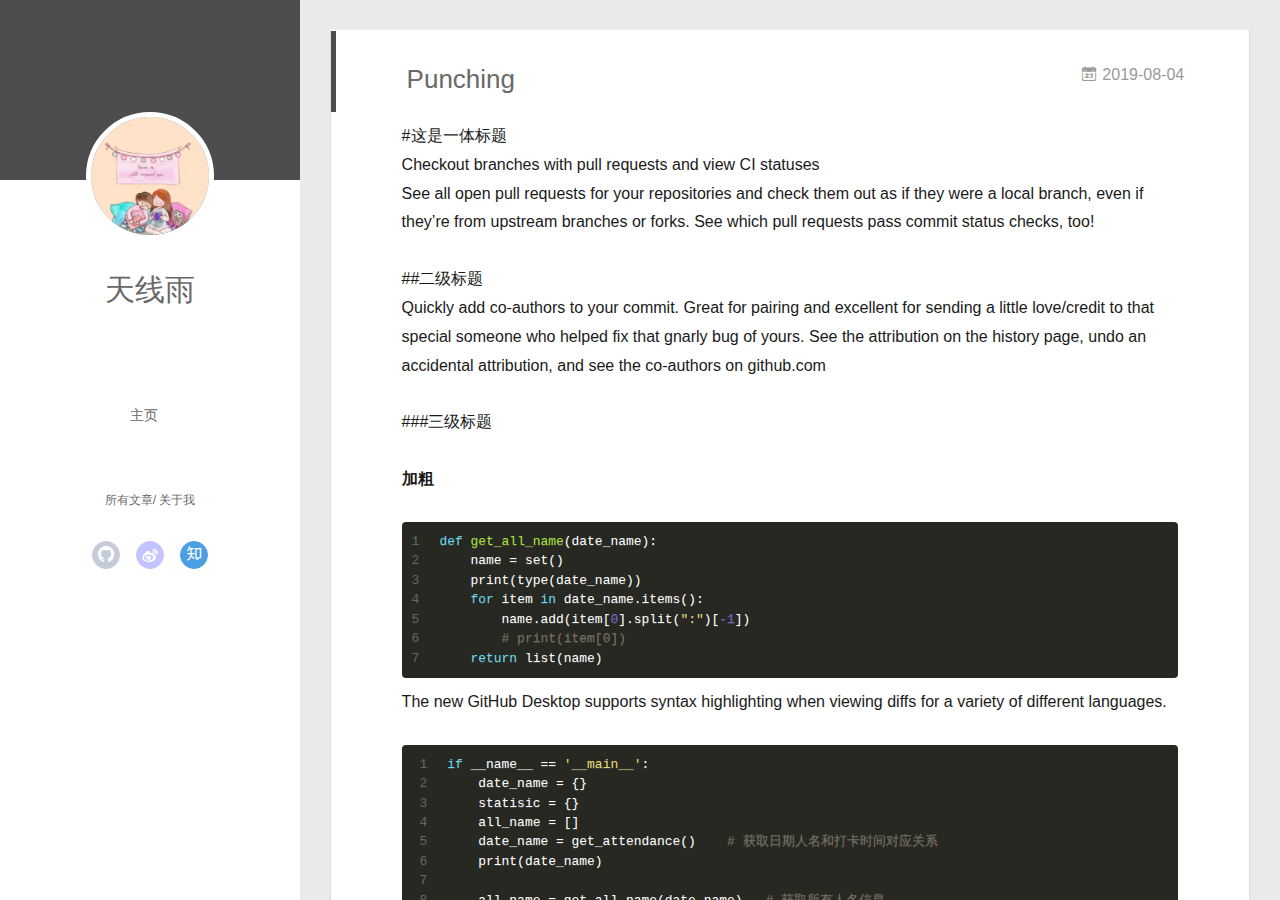
==== commit 6f999dcf: "Site updated: 2019-08-04 20:05:56" ====
--- a/index.html
+++ b/index.html
@@ -3,8 +3,9 @@
 <head><meta name="generator" content="Hexo 3.9.0">
   <meta charset="utf-8">
   
-
-  
+  <meta name="renderer" content="webkit">
+  <meta http-equiv="X-UA-Compatible" content="IE=edge">
+  <link rel="dns-prefetch" href="https://ssslpy.github.io">
   <title>生活不止眼前的苟且，还有旅游烧烤小姐姐</title>
   <meta name="viewport" content="width=device-width, initial-scale=1, maximum-scale=1">
   <meta property="og:type" content="website">
@@ -15,62 +16,132 @@
 <meta name="twitter:card" content="summary">
 <meta name="twitter:title" content="生活不止眼前的苟且，还有旅游烧烤小姐姐">
   
-    <link rel="alternate" href="/atom.xml" title="生活不止眼前的苟且，还有旅游烧烤小姐姐" type="application/atom+xml">
-  
-  
-    <link rel="icon" href="/favicon.png">
-  
-  
-    <link href="//fonts.googleapis.com/css?family=Source+Code+Pro" rel="stylesheet" type="text/css">
-  
-  <link rel="stylesheet" href="/css/style.css">
+    <link rel="alternative" href="/atom.xml" title="生活不止眼前的苟且，还有旅游烧烤小姐姐" type="application/atom+xml">
+  
+  
+    <link rel="icon" href="/img/hexo_icon.jpg">
+  
+  <link rel="stylesheet" type="text/css" href="/./main.0cf68a.css">
+  <style type="text/css">
+  
+    #container.show {
+      background: linear-gradient(200deg,#a0cfe4,#e8c37e);
+    }
+  </style>
+  
+
+  
+
 </head>
 </html>
 <body>
-  <div id="container">
-    <div id="wrap">
-      <header id="header">
-  <div id="banner"></div>
-  <div id="header-outer" class="outer">
-    <div id="header-title" class="inner">
-      <h1 id="logo-wrap">
-        <a href="/" id="logo">生活不止眼前的苟且，还有旅游烧烤小姐姐</a>
-      </h1>
-      
-    </div>
-    <div id="header-inner" class="inner">
-      <nav id="main-nav">
-        <a id="main-nav-toggle" class="nav-icon"></a>
-        
-          <a class="main-nav-link" href="/">Home</a>
-        
-          <a class="main-nav-link" href="/archives">Archives</a>
-        
-      </nav>
-      <nav id="sub-nav">
-        
-          <a id="nav-rss-link" class="nav-icon" href="/atom.xml" title="RSS Feed"></a>
-        
-        <a id="nav-search-btn" class="nav-icon" title="Search"></a>
-      </nav>
-      <div id="search-form-wrap">
-        <form action="//google.com/search" method="get" accept-charset="UTF-8" class="search-form"><input type="search" name="q" class="search-form-input" placeholder="Search"><button type="submit" class="search-form-submit">&#xF002;</button><input type="hidden" name="sitesearch" value="https://ssslpy.github.io"></form>
-      </div>
-    </div>
-  </div>
-</header>
-      <div class="outer">
-        <section id="main">
-  
-    <article id="post-Punching" class="article article-type-post" itemscope itemprop="blogPost">
-  <div class="article-meta">
-    <a href="/2019/08/04/Punching/" class="article-date">
-  <time datetime="2019-08-04T11:16:09.000Z" itemprop="datePublished">2019-08-04</time>
-</a>
-    
-  </div>
+  <div id="container" q-class="show:isCtnShow">
+    <canvas id="anm-canvas" class="anm-canvas"></canvas>
+    <div class="left-col" q-class="show:isShow">
+      
+<div class="overlay" style="background: #4d4d4d"></div>
+<div class="intrude-less">
+	<header id="header" class="inner">
+		<a href="/" class="profilepic">
+			<img src="/img/iphone.PNG" class="js-avatar">
+		</a>
+		<hgroup>
+		  <h1 class="header-author"><a href="/">天线雨</a></h1>
+		</hgroup>
+		
+
+		<nav class="header-menu">
+			<ul>
+			
+				<li><a href="/">主页</a></li>
+	        
+			</ul>
+		</nav>
+		<nav class="header-smart-menu">
+    		
+    			
+    			<a q-on="click: openSlider(e, 'innerArchive')" href="javascript:void(0)">所有文章</a>
+    			
+            
+    			
+            
+    			
+    			<a q-on="click: openSlider(e, 'aboutme')" href="javascript:void(0)">关于我</a>
+    			
+            
+		</nav>
+		<nav class="header-nav">
+			<div class="social">
+				
+					<a class="github" target="_blank" href="#456" title="github"><i class="icon-github"></i></a>
+		        
+					<a class="weibo" target="_blank" href="#123" title="weibo"><i class="icon-weibo"></i></a>
+		        
+					<a class="zhihu" target="_blank" href="#678" title="zhihu"><i class="icon-zhihu"></i></a>
+		        
+			</div>
+		</nav>
+	</header>		
+</div>
+
+    </div>
+    <div class="mid-col" q-class="show:isShow,hide:isShow|isFalse">
+      
+<nav id="mobile-nav">
+  	<div class="overlay js-overlay" style="background: #4d4d4d"></div>
+	<div class="btnctn js-mobile-btnctn">
+  		<div class="slider-trigger list" q-on="click: openSlider(e)"><i class="icon icon-sort"></i></div>
+	</div>
+	<div class="intrude-less">
+		<header id="header" class="inner">
+			<div class="profilepic">
+				<img src="/img/iphone.PNG" class="js-avatar">
+			</div>
+			<hgroup>
+			  <h1 class="header-author js-header-author">天线雨</h1>
+			</hgroup>
+			
+			
+			
+				
+			
+			
+			
+			<nav class="header-nav">
+				<div class="social">
+					
+						<a class="github" target="_blank" href="#456" title="github"><i class="icon-github"></i></a>
+			        
+						<a class="weibo" target="_blank" href="#123" title="weibo"><i class="icon-weibo"></i></a>
+			        
+						<a class="zhihu" target="_blank" href="#678" title="zhihu"><i class="icon-zhihu"></i></a>
+			        
+				</div>
+			</nav>
+
+			<nav class="header-menu js-header-menu">
+				<ul style="width: 50%">
+				
+				
+					<li style="width: 100%"><a href="/">主页</a></li>
+		        
+				</ul>
+			</nav>
+		</header>				
+	</div>
+	<div class="mobile-mask" style="display:none" q-show="isShow"></div>
+</nav>
+
+      <div id="wrapper" class="body-wrap">
+        <div class="menu-l">
+          <div class="canvas-wrap">
+            <canvas data-colors="#eaeaea" data-sectionHeight="100" data-contentId="js-content" id="myCanvas1" class="anm-canvas"></canvas>
+          </div>
+          <div id="js-content" class="content-ll">
+            
+  
+    <article id="post-Punching" class="article article-type-post  article-index" itemscope itemprop="blogPost">
   <div class="article-inner">
-    
     
       <header class="article-header">
         
@@ -80,6 +151,11 @@
     </h1>
   
 
+        
+        <a href="/2019/08/04/Punching/" class="archive-article-date">
+  	<time datetime="2019-08-04T11:16:09.000Z" itemprop="datePublished"><i class="icon-calendar icon"></i>2019-08-04</time>
+</a>
+        
       </header>
     
     <div class="article-entry" itemprop="articleBody">
@@ -96,27 +172,48 @@
 <p>the end!!!!!!!</p>
 
       
-    </div>
-    <footer class="article-footer">
-      <a data-url="https://ssslpy.github.io/2019/08/04/Punching/" data-id="cjyww93uh0000fwykn9qcy0c5" class="article-share-link">Share</a>
-      
-      
-    </footer>
+
+      
+    </div>
+    <div class="article-info article-info-index">
+      
+      
+      
+
+      
+        <p class="article-more-link">
+          <a class="article-more-a" href="/2019/08/04/Punching/">展开全文 >></a>
+        </p>
+      
+
+      
+      <div class="clearfix"></div>
+    </div>
   </div>
-  
 </article>
 
-
-  
-    <article id="post-hello-world" class="article article-type-post" itemscope itemprop="blogPost">
-  <div class="article-meta">
-    <a href="/2019/08/04/hello-world/" class="article-date">
-  <time datetime="2019-08-04T07:32:28.800Z" itemprop="datePublished">2019-08-04</time>
-</a>
-    
-  </div>
+<aside class="wrap-side-operation">
+    <div class="mod-side-operation">
+        
+        <div class="jump-container" id="js-jump-container" style="display:none;">
+            <a href="javascript:void(0)" class="mod-side-operation__jump-to-top">
+                <i class="icon-font icon-back"></i>
+            </a>
+            <div id="js-jump-plan-container" class="jump-plan-container" style="top: -11px;">
+                <i class="icon-font icon-plane jump-plane"></i>
+            </div>
+        </div>
+        
+        
+    </div>
+</aside>
+
+
+
+
+  
+    <article id="post-hello-world" class="article article-type-post  article-index" itemscope itemprop="blogPost">
   <div class="article-inner">
-    
     
       <header class="article-header">
         
@@ -126,6 +223,11 @@
     </h1>
   
 
+        
+        <a href="/2019/08/04/hello-world/" class="archive-article-date">
+  	<time datetime="2019-08-04T07:32:28.800Z" itemprop="datePublished"><i class="icon-calendar icon"></i>2019-08-04</time>
+</a>
+        
       </header>
     
     <div class="article-entry" itemprop="articleBody">
@@ -145,94 +247,256 @@
 <p>More info: <a href="https://hexo.io/docs/deployment.html" target="_blank" rel="noopener">Deployment</a></p>
 
       
-    </div>
-    <footer class="article-footer">
-      <a data-url="https://ssslpy.github.io/2019/08/04/hello-world/" data-id="cjyww93uu0001fwyktdtonfnk" class="article-share-link">Share</a>
-      
-      
-    </footer>
+
+      
+    </div>
+    <div class="article-info article-info-index">
+      
+      
+      
+
+      
+        <p class="article-more-link">
+          <a class="article-more-a" href="/2019/08/04/hello-world/">展开全文 >></a>
+        </p>
+      
+
+      
+      <div class="clearfix"></div>
+    </div>
   </div>
-  
 </article>
 
-
-  
-
-
-</section>
-        
-          <aside id="sidebar">
-  
-    
-
-  
-    
-
-  
-    
-  
-    
-  <div class="widget-wrap">
-    <h3 class="widget-title">Archives</h3>
-    <div class="widget">
-      <ul class="archive-list"><li class="archive-list-item"><a class="archive-list-link" href="/archives/2019/08/">August 2019</a></li></ul>
-    </div>
-  </div>
-
-
-  
-    
-  <div class="widget-wrap">
-    <h3 class="widget-title">Recent Posts</h3>
-    <div class="widget">
-      <ul>
-        
-          <li>
-            <a href="/2019/08/04/Punching/">Punching</a>
-          </li>
-        
-          <li>
-            <a href="/2019/08/04/hello-world/">Hello World</a>
-          </li>
-        
-      </ul>
-    </div>
-  </div>
-
-  
+<aside class="wrap-side-operation">
+    <div class="mod-side-operation">
+        
+        <div class="jump-container" id="js-jump-container" style="display:none;">
+            <a href="javascript:void(0)" class="mod-side-operation__jump-to-top">
+                <i class="icon-font icon-back"></i>
+            </a>
+            <div id="js-jump-plan-container" class="jump-plan-container" style="top: -11px;">
+                <i class="icon-font icon-plane jump-plane"></i>
+            </div>
+        </div>
+        
+        
+    </div>
 </aside>
-        
+
+
+
+
+  
+  
+
+
+          </div>
+        </div>
       </div>
       <footer id="footer">
-  
   <div class="outer">
-    <div id="footer-info" class="inner">
-      &copy; 2019 天线雨<br>
-      Powered by <a href="http://hexo.io/" target="_blank">Hexo</a>
+    <div id="footer-info">
+    	<div class="footer-left">
+    		&copy; 2019 天线雨
+    	</div>
+      	<div class="footer-right">
+      		<a href="http://hexo.io/" target="_blank">Hexo</a>  Theme <a href="https://github.com/litten/hexo-theme-yilia" target="_blank">Yilia</a> by Litten
+      	</div>
     </div>
   </div>
 </footer>
     </div>
-    <nav id="mobile-nav">
-  
-    <a href="/" class="mobile-nav-link">Home</a>
-  
-    <a href="/archives" class="mobile-nav-link">Archives</a>
-  
-</nav>
-    
-
-<script src="//ajax.googleapis.com/ajax/libs/jquery/2.0.3/jquery.min.js"></script>
-
-
-  <link rel="stylesheet" href="/fancybox/jquery.fancybox.css">
-  <script src="/fancybox/jquery.fancybox.pack.js"></script>
-
-
-<script src="/js/script.js"></script>
-
-
-
+    <script>
+	var yiliaConfig = {
+		mathjax: false,
+		isHome: true,
+		isPost: false,
+		isArchive: false,
+		isTag: false,
+		isCategory: false,
+		open_in_new: false,
+		toc_hide_index: true,
+		root: "/",
+		innerArchive: true,
+		showTags: false
+	}
+</script>
+
+<script>!function(t){function n(e){if(r[e])return r[e].exports;var i=r[e]={exports:{},id:e,loaded:!1};return t[e].call(i.exports,i,i.exports,n),i.loaded=!0,i.exports}var r={};n.m=t,n.c=r,n.p="./",n(0)}([function(t,n,r){r(195),t.exports=r(191)},function(t,n,r){var e=r(3),i=r(52),o=r(27),u=r(28),c=r(53),f="prototype",a=function(t,n,r){var s,l,h,v,p=t&a.F,d=t&a.G,y=t&a.S,g=t&a.P,b=t&a.B,m=d?e:y?e[n]||(e[n]={}):(e[n]||{})[f],x=d?i:i[n]||(i[n]={}),w=x[f]||(x[f]={});d&&(r=n);for(s in r)l=!p&&m&&void 0!==m[s],h=(l?m:r)[s],v=b&&l?c(h,e):g&&"function"==typeof h?c(Function.call,h):h,m&&u(m,s,h,t&a.U),x[s]!=h&&o(x,s,v),g&&w[s]!=h&&(w[s]=h)};e.core=i,a.F=1,a.G=2,a.S=4,a.P=8,a.B=16,a.W=32,a.U=64,a.R=128,t.exports=a},function(t,n,r){var e=r(6);t.exports=function(t){if(!e(t))throw TypeError(t+" is not an object!");return t}},function(t,n){var r=t.exports="undefined"!=typeof window&&window.Math==Math?window:"undefined"!=typeof self&&self.Math==Math?self:Function("return this")();"number"==typeof __g&&(__g=r)},function(t,n){t.exports=function(t){try{return!!t()}catch(t){return!0}}},function(t,n){var r=t.exports="undefined"!=typeof window&&window.Math==Math?window:"undefined"!=typeof self&&self.Math==Math?self:Function("return this")();"number"==typeof __g&&(__g=r)},function(t,n){t.exports=function(t){return"object"==typeof t?null!==t:"function"==typeof t}},function(t,n,r){var e=r(126)("wks"),i=r(76),o=r(3).Symbol,u="function"==typeof o;(t.exports=function(t){return e[t]||(e[t]=u&&o[t]||(u?o:i)("Symbol."+t))}).store=e},function(t,n){var r={}.hasOwnProperty;t.exports=function(t,n){return r.call(t,n)}},function(t,n,r){var e=r(94),i=r(33);t.exports=function(t){return e(i(t))}},function(t,n,r){t.exports=!r(4)(function(){return 7!=Object.defineProperty({},"a",{get:function(){return 7}}).a})},function(t,n,r){var e=r(2),i=r(167),o=r(50),u=Object.defineProperty;n.f=r(10)?Object.defineProperty:function(t,n,r){if(e(t),n=o(n,!0),e(r),i)try{return u(t,n,r)}catch(t){}if("get"in r||"set"in r)throw TypeError("Accessors not supported!");return"value"in r&&(t[n]=r.value),t}},function(t,n,r){t.exports=!r(18)(function(){return 7!=Object.defineProperty({},"a",{get:function(){return 7}}).a})},function(t,n,r){var e=r(14),i=r(22);t.exports=r(12)?function(t,n,r){return e.f(t,n,i(1,r))}:function(t,n,r){return t[n]=r,t}},function(t,n,r){var e=r(20),i=r(58),o=r(42),u=Object.defineProperty;n.f=r(12)?Object.defineProperty:function(t,n,r){if(e(t),n=o(n,!0),e(r),i)try{return u(t,n,r)}catch(t){}if("get"in r||"set"in r)throw TypeError("Accessors not supported!");return"value"in r&&(t[n]=r.value),t}},function(t,n,r){var e=r(40)("wks"),i=r(23),o=r(5).Symbol,u="function"==typeof o;(t.exports=function(t){return e[t]||(e[t]=u&&o[t]||(u?o:i)("Symbol."+t))}).store=e},function(t,n,r){var e=r(67),i=Math.min;t.exports=function(t){return t>0?i(e(t),9007199254740991):0}},function(t,n,r){var e=r(46);t.exports=function(t){return Object(e(t))}},function(t,n){t.exports=function(t){try{return!!t()}catch(t){return!0}}},function(t,n,r){var e=r(63),i=r(34);t.exports=Object.keys||function(t){return e(t,i)}},function(t,n,r){var e=r(21);t.exports=function(t){if(!e(t))throw TypeError(t+" is not an object!");return t}},function(t,n){t.exports=function(t){return"object"==typeof t?null!==t:"function"==typeof t}},function(t,n){t.exports=function(t,n){return{enumerable:!(1&t),configurable:!(2&t),writable:!(4&t),value:n}}},function(t,n){var r=0,e=Math.random();t.exports=function(t){return"Symbol(".concat(void 0===t?"":t,")_",(++r+e).toString(36))}},function(t,n){var r={}.hasOwnProperty;t.exports=function(t,n){return r.call(t,n)}},function(t,n){var r=t.exports={version:"2.4.0"};"number"==typeof __e&&(__e=r)},function(t,n){t.exports=function(t){if("function"!=typeof t)throw TypeError(t+" is not a function!");return t}},function(t,n,r){var e=r(11),i=r(66);t.exports=r(10)?function(t,n,r){return e.f(t,n,i(1,r))}:function(t,n,r){return t[n]=r,t}},function(t,n,r){var e=r(3),i=r(27),o=r(24),u=r(76)("src"),c="toString",f=Function[c],a=(""+f).split(c);r(52).inspectSource=function(t){return f.call(t)},(t.exports=function(t,n,r,c){var f="function"==typeof r;f&&(o(r,"name")||i(r,"name",n)),t[n]!==r&&(f&&(o(r,u)||i(r,u,t[n]?""+t[n]:a.join(String(n)))),t===e?t[n]=r:c?t[n]?t[n]=r:i(t,n,r):(delete t[n],i(t,n,r)))})(Function.prototype,c,function(){return"function"==typeof this&&this[u]||f.call(this)})},function(t,n,r){var e=r(1),i=r(4),o=r(46),u=function(t,n,r,e){var i=String(o(t)),u="<"+n;return""!==r&&(u+=" "+r+'="'+String(e).replace(/"/g,"&quot;")+'"'),u+">"+i+"</"+n+">"};t.exports=function(t,n){var r={};r[t]=n(u),e(e.P+e.F*i(function(){var n=""[t]('"');return n!==n.toLowerCase()||n.split('"').length>3}),"String",r)}},function(t,n,r){var e=r(115),i=r(46);t.exports=function(t){return e(i(t))}},function(t,n,r){var e=r(116),i=r(66),o=r(30),u=r(50),c=r(24),f=r(167),a=Object.getOwnPropertyDescriptor;n.f=r(10)?a:function(t,n){if(t=o(t),n=u(n,!0),f)try{return a(t,n)}catch(t){}if(c(t,n))return i(!e.f.call(t,n),t[n])}},function(t,n,r){var e=r(24),i=r(17),o=r(145)("IE_PROTO"),u=Object.prototype;t.exports=Object.getPrototypeOf||function(t){return t=i(t),e(t,o)?t[o]:"function"==typeof t.constructor&&t instanceof t.constructor?t.constructor.prototype:t instanceof Object?u:null}},function(t,n){t.exports=function(t){if(void 0==t)throw TypeError("Can't call method on  "+t);return t}},function(t,n){t.exports="constructor,hasOwnProperty,isPrototypeOf,propertyIsEnumerable,toLocaleString,toString,valueOf".split(",")},function(t,n){t.exports={}},function(t,n){t.exports=!0},function(t,n){n.f={}.propertyIsEnumerable},function(t,n,r){var e=r(14).f,i=r(8),o=r(15)("toStringTag");t.exports=function(t,n,r){t&&!i(t=r?t:t.prototype,o)&&e(t,o,{configurable:!0,value:n})}},function(t,n,r){var e=r(40)("keys"),i=r(23);t.exports=function(t){return e[t]||(e[t]=i(t))}},function(t,n,r){var e=r(5),i="__core-js_shared__",o=e[i]||(e[i]={});t.exports=function(t){return o[t]||(o[t]={})}},function(t,n){var r=Math.ceil,e=Math.floor;t.exports=function(t){return isNaN(t=+t)?0:(t>0?e:r)(t)}},function(t,n,r){var e=r(21);t.exports=function(t,n){if(!e(t))return t;var r,i;if(n&&"function"==typeof(r=t.toString)&&!e(i=r.call(t)))return i;if("function"==typeof(r=t.valueOf)&&!e(i=r.call(t)))return i;if(!n&&"function"==typeof(r=t.toString)&&!e(i=r.call(t)))return i;throw TypeError("Can't convert object to primitive value")}},function(t,n,r){var e=r(5),i=r(25),o=r(36),u=r(44),c=r(14).f;t.exports=function(t){var n=i.Symbol||(i.Symbol=o?{}:e.Symbol||{});"_"==t.charAt(0)||t in n||c(n,t,{value:u.f(t)})}},function(t,n,r){n.f=r(15)},function(t,n){var r={}.toString;t.exports=function(t){return r.call(t).slice(8,-1)}},function(t,n){t.exports=function(t){if(void 0==t)throw TypeError("Can't call method on  "+t);return t}},function(t,n,r){var e=r(4);t.exports=function(t,n){return!!t&&e(function(){n?t.call(null,function(){},1):t.call(null)})}},function(t,n,r){var e=r(53),i=r(115),o=r(17),u=r(16),c=r(203);t.exports=function(t,n){var r=1==t,f=2==t,a=3==t,s=4==t,l=6==t,h=5==t||l,v=n||c;return function(n,c,p){for(var d,y,g=o(n),b=i(g),m=e(c,p,3),x=u(b.length),w=0,S=r?v(n,x):f?v(n,0):void 0;x>w;w++)if((h||w in b)&&(d=b[w],y=m(d,w,g),t))if(r)S[w]=y;else if(y)switch(t){case 3:return!0;case 5:return d;case 6:return w;case 2:S.push(d)}else if(s)return!1;return l?-1:a||s?s:S}}},function(t,n,r){var e=r(1),i=r(52),o=r(4);t.exports=function(t,n){var r=(i.Object||{})[t]||Object[t],u={};u[t]=n(r),e(e.S+e.F*o(function(){r(1)}),"Object",u)}},function(t,n,r){var e=r(6);t.exports=function(t,n){if(!e(t))return t;var r,i;if(n&&"function"==typeof(r=t.toString)&&!e(i=r.call(t)))return i;if("function"==typeof(r=t.valueOf)&&!e(i=r.call(t)))return i;if(!n&&"function"==typeof(r=t.toString)&&!e(i=r.call(t)))return i;throw TypeError("Can't convert object to primitive value")}},function(t,n,r){var e=r(5),i=r(25),o=r(91),u=r(13),c="prototype",f=function(t,n,r){var a,s,l,h=t&f.F,v=t&f.G,p=t&f.S,d=t&f.P,y=t&f.B,g=t&f.W,b=v?i:i[n]||(i[n]={}),m=b[c],x=v?e:p?e[n]:(e[n]||{})[c];v&&(r=n);for(a in r)(s=!h&&x&&void 0!==x[a])&&a in b||(l=s?x[a]:r[a],b[a]=v&&"function"!=typeof x[a]?r[a]:y&&s?o(l,e):g&&x[a]==l?function(t){var n=function(n,r,e){if(this instanceof t){switch(arguments.length){case 0:return new t;case 1:return new t(n);case 2:return new t(n,r)}return new t(n,r,e)}return t.apply(this,arguments)};return n[c]=t[c],n}(l):d&&"function"==typeof l?o(Function.call,l):l,d&&((b.virtual||(b.virtual={}))[a]=l,t&f.R&&m&&!m[a]&&u(m,a,l)))};f.F=1,f.G=2,f.S=4,f.P=8,f.B=16,f.W=32,f.U=64,f.R=128,t.exports=f},function(t,n){var r=t.exports={version:"2.4.0"};"number"==typeof __e&&(__e=r)},function(t,n,r){var e=r(26);t.exports=function(t,n,r){if(e(t),void 0===n)return t;switch(r){case 1:return function(r){return t.call(n,r)};case 2:return function(r,e){return t.call(n,r,e)};case 3:return function(r,e,i){return t.call(n,r,e,i)}}return function(){return t.apply(n,arguments)}}},function(t,n,r){var e=r(183),i=r(1),o=r(126)("metadata"),u=o.store||(o.store=new(r(186))),c=function(t,n,r){var i=u.get(t);if(!i){if(!r)return;u.set(t,i=new e)}var o=i.get(n);if(!o){if(!r)return;i.set(n,o=new e)}return o},f=function(t,n,r){var e=c(n,r,!1);return void 0!==e&&e.has(t)},a=function(t,n,r){var e=c(n,r,!1);return void 0===e?void 0:e.get(t)},s=function(t,n,r,e){c(r,e,!0).set(t,n)},l=function(t,n){var r=c(t,n,!1),e=[];return r&&r.forEach(function(t,n){e.push(n)}),e},h=function(t){return void 0===t||"symbol"==typeof t?t:String(t)},v=function(t){i(i.S,"Reflect",t)};t.exports={store:u,map:c,has:f,get:a,set:s,keys:l,key:h,exp:v}},function(t,n,r){"use strict";if(r(10)){var e=r(69),i=r(3),o=r(4),u=r(1),c=r(127),f=r(152),a=r(53),s=r(68),l=r(66),h=r(27),v=r(73),p=r(67),d=r(16),y=r(75),g=r(50),b=r(24),m=r(180),x=r(114),w=r(6),S=r(17),_=r(137),O=r(70),E=r(32),P=r(71).f,j=r(154),F=r(76),M=r(7),A=r(48),N=r(117),T=r(146),I=r(155),k=r(80),L=r(123),R=r(74),C=r(130),D=r(160),U=r(11),W=r(31),G=U.f,B=W.f,V=i.RangeError,z=i.TypeError,q=i.Uint8Array,K="ArrayBuffer",J="Shared"+K,Y="BYTES_PER_ELEMENT",H="prototype",$=Array[H],X=f.ArrayBuffer,Q=f.DataView,Z=A(0),tt=A(2),nt=A(3),rt=A(4),et=A(5),it=A(6),ot=N(!0),ut=N(!1),ct=I.values,ft=I.keys,at=I.entries,st=$.lastIndexOf,lt=$.reduce,ht=$.reduceRight,vt=$.join,pt=$.sort,dt=$.slice,yt=$.toString,gt=$.toLocaleString,bt=M("iterator"),mt=M("toStringTag"),xt=F("typed_constructor"),wt=F("def_constructor"),St=c.CONSTR,_t=c.TYPED,Ot=c.VIEW,Et="Wrong length!",Pt=A(1,function(t,n){return Tt(T(t,t[wt]),n)}),jt=o(function(){return 1===new q(new Uint16Array([1]).buffer)[0]}),Ft=!!q&&!!q[H].set&&o(function(){new q(1).set({})}),Mt=function(t,n){if(void 0===t)throw z(Et);var r=+t,e=d(t);if(n&&!m(r,e))throw V(Et);return e},At=function(t,n){var r=p(t);if(r<0||r%n)throw V("Wrong offset!");return r},Nt=function(t){if(w(t)&&_t in t)return t;throw z(t+" is not a typed array!")},Tt=function(t,n){if(!(w(t)&&xt in t))throw z("It is not a typed array constructor!");return new t(n)},It=function(t,n){return kt(T(t,t[wt]),n)},kt=function(t,n){for(var r=0,e=n.length,i=Tt(t,e);e>r;)i[r]=n[r++];return i},Lt=function(t,n,r){G(t,n,{get:function(){return this._d[r]}})},Rt=function(t){var n,r,e,i,o,u,c=S(t),f=arguments.length,s=f>1?arguments[1]:void 0,l=void 0!==s,h=j(c);if(void 0!=h&&!_(h)){for(u=h.call(c),e=[],n=0;!(o=u.next()).done;n++)e.push(o.value);c=e}for(l&&f>2&&(s=a(s,arguments[2],2)),n=0,r=d(c.length),i=Tt(this,r);r>n;n++)i[n]=l?s(c[n],n):c[n];return i},Ct=function(){for(var t=0,n=arguments.length,r=Tt(this,n);n>t;)r[t]=arguments[t++];return r},Dt=!!q&&o(function(){gt.call(new q(1))}),Ut=function(){return gt.apply(Dt?dt.call(Nt(this)):Nt(this),arguments)},Wt={copyWithin:function(t,n){return D.call(Nt(this),t,n,arguments.length>2?arguments[2]:void 0)},every:function(t){return rt(Nt(this),t,arguments.length>1?arguments[1]:void 0)},fill:function(t){return C.apply(Nt(this),arguments)},filter:function(t){return It(this,tt(Nt(this),t,arguments.length>1?arguments[1]:void 0))},find:function(t){return et(Nt(this),t,arguments.length>1?arguments[1]:void 0)},findIndex:function(t){return it(Nt(this),t,arguments.length>1?arguments[1]:void 0)},forEach:function(t){Z(Nt(this),t,arguments.length>1?arguments[1]:void 0)},indexOf:function(t){return ut(Nt(this),t,arguments.length>1?arguments[1]:void 0)},includes:function(t){return ot(Nt(this),t,arguments.length>1?arguments[1]:void 0)},join:function(t){return vt.apply(Nt(this),arguments)},lastIndexOf:function(t){return st.apply(Nt(this),arguments)},map:function(t){return Pt(Nt(this),t,arguments.length>1?arguments[1]:void 0)},reduce:function(t){return lt.apply(Nt(this),arguments)},reduceRight:function(t){return ht.apply(Nt(this),arguments)},reverse:function(){for(var t,n=this,r=Nt(n).length,e=Math.floor(r/2),i=0;i<e;)t=n[i],n[i++]=n[--r],n[r]=t;return n},some:function(t){return nt(Nt(this),t,arguments.length>1?arguments[1]:void 0)},sort:function(t){return pt.call(Nt(this),t)},subarray:function(t,n){var r=Nt(this),e=r.length,i=y(t,e);return new(T(r,r[wt]))(r.buffer,r.byteOffset+i*r.BYTES_PER_ELEMENT,d((void 0===n?e:y(n,e))-i))}},Gt=function(t,n){return It(this,dt.call(Nt(this),t,n))},Bt=function(t){Nt(this);var n=At(arguments[1],1),r=this.length,e=S(t),i=d(e.length),o=0;if(i+n>r)throw V(Et);for(;o<i;)this[n+o]=e[o++]},Vt={entries:function(){return at.call(Nt(this))},keys:function(){return ft.call(Nt(this))},values:function(){return ct.call(Nt(this))}},zt=function(t,n){return w(t)&&t[_t]&&"symbol"!=typeof n&&n in t&&String(+n)==String(n)},qt=function(t,n){return zt(t,n=g(n,!0))?l(2,t[n]):B(t,n)},Kt=function(t,n,r){return!(zt(t,n=g(n,!0))&&w(r)&&b(r,"value"))||b(r,"get")||b(r,"set")||r.configurable||b(r,"writable")&&!r.writable||b(r,"enumerable")&&!r.enumerable?G(t,n,r):(t[n]=r.value,t)};St||(W.f=qt,U.f=Kt),u(u.S+u.F*!St,"Object",{getOwnPropertyDescriptor:qt,defineProperty:Kt}),o(function(){yt.call({})})&&(yt=gt=function(){return vt.call(this)});var Jt=v({},Wt);v(Jt,Vt),h(Jt,bt,Vt.values),v(Jt,{slice:Gt,set:Bt,constructor:function(){},toString:yt,toLocaleString:Ut}),Lt(Jt,"buffer","b"),Lt(Jt,"byteOffset","o"),Lt(Jt,"byteLength","l"),Lt(Jt,"length","e"),G(Jt,mt,{get:function(){return this[_t]}}),t.exports=function(t,n,r,f){f=!!f;var a=t+(f?"Clamped":"")+"Array",l="Uint8Array"!=a,v="get"+t,p="set"+t,y=i[a],g=y||{},b=y&&E(y),m=!y||!c.ABV,S={},_=y&&y[H],j=function(t,r){var e=t._d;return e.v[v](r*n+e.o,jt)},F=function(t,r,e){var i=t._d;f&&(e=(e=Math.round(e))<0?0:e>255?255:255&e),i.v[p](r*n+i.o,e,jt)},M=function(t,n){G(t,n,{get:function(){return j(this,n)},set:function(t){return F(this,n,t)},enumerable:!0})};m?(y=r(function(t,r,e,i){s(t,y,a,"_d");var o,u,c,f,l=0,v=0;if(w(r)){if(!(r instanceof X||(f=x(r))==K||f==J))return _t in r?kt(y,r):Rt.call(y,r);o=r,v=At(e,n);var p=r.byteLength;if(void 0===i){if(p%n)throw V(Et);if((u=p-v)<0)throw V(Et)}else if((u=d(i)*n)+v>p)throw V(Et);c=u/n}else c=Mt(r,!0),u=c*n,o=new X(u);for(h(t,"_d",{b:o,o:v,l:u,e:c,v:new Q(o)});l<c;)M(t,l++)}),_=y[H]=O(Jt),h(_,"constructor",y)):L(function(t){new y(null),new y(t)},!0)||(y=r(function(t,r,e,i){s(t,y,a);var o;return w(r)?r instanceof X||(o=x(r))==K||o==J?void 0!==i?new g(r,At(e,n),i):void 0!==e?new g(r,At(e,n)):new g(r):_t in r?kt(y,r):Rt.call(y,r):new g(Mt(r,l))}),Z(b!==Function.prototype?P(g).concat(P(b)):P(g),function(t){t in y||h(y,t,g[t])}),y[H]=_,e||(_.constructor=y));var A=_[bt],N=!!A&&("values"==A.name||void 0==A.name),T=Vt.values;h(y,xt,!0),h(_,_t,a),h(_,Ot,!0),h(_,wt,y),(f?new y(1)[mt]==a:mt in _)||G(_,mt,{get:function(){return a}}),S[a]=y,u(u.G+u.W+u.F*(y!=g),S),u(u.S,a,{BYTES_PER_ELEMENT:n,from:Rt,of:Ct}),Y in _||h(_,Y,n),u(u.P,a,Wt),R(a),u(u.P+u.F*Ft,a,{set:Bt}),u(u.P+u.F*!N,a,Vt),u(u.P+u.F*(_.toString!=yt),a,{toString:yt}),u(u.P+u.F*o(function(){new y(1).slice()}),a,{slice:Gt}),u(u.P+u.F*(o(function(){return[1,2].toLocaleString()!=new y([1,2]).toLocaleString()})||!o(function(){_.toLocaleString.call([1,2])})),a,{toLocaleString:Ut}),k[a]=N?A:T,e||N||h(_,bt,T)}}else t.exports=function(){}},function(t,n){var r={}.toString;t.exports=function(t){return r.call(t).slice(8,-1)}},function(t,n,r){var e=r(21),i=r(5).document,o=e(i)&&e(i.createElement);t.exports=function(t){return o?i.createElement(t):{}}},function(t,n,r){t.exports=!r(12)&&!r(18)(function(){return 7!=Object.defineProperty(r(57)("div"),"a",{get:function(){return 7}}).a})},function(t,n,r){"use strict";var e=r(36),i=r(51),o=r(64),u=r(13),c=r(8),f=r(35),a=r(96),s=r(38),l=r(103),h=r(15)("iterator"),v=!([].keys&&"next"in[].keys()),p="keys",d="values",y=function(){return this};t.exports=function(t,n,r,g,b,m,x){a(r,n,g);var w,S,_,O=function(t){if(!v&&t in F)return F[t];switch(t){case p:case d:return function(){return new r(this,t)}}return function(){return new r(this,t)}},E=n+" Iterator",P=b==d,j=!1,F=t.prototype,M=F[h]||F["@@iterator"]||b&&F[b],A=M||O(b),N=b?P?O("entries"):A:void 0,T="Array"==n?F.entries||M:M;if(T&&(_=l(T.call(new t)))!==Object.prototype&&(s(_,E,!0),e||c(_,h)||u(_,h,y)),P&&M&&M.name!==d&&(j=!0,A=function(){return M.call(this)}),e&&!x||!v&&!j&&F[h]||u(F,h,A),f[n]=A,f[E]=y,b)if(w={values:P?A:O(d),keys:m?A:O(p),entries:N},x)for(S in w)S in F||o(F,S,w[S]);else i(i.P+i.F*(v||j),n,w);return w}},function(t,n,r){var e=r(20),i=r(100),o=r(34),u=r(39)("IE_PROTO"),c=function(){},f="prototype",a=function(){var t,n=r(57)("iframe"),e=o.length;for(n.style.display="none",r(93).appendChild(n),n.src="javascript:",t=n.contentWindow.document,t.open(),t.write("<script>document.F=Object<\/script>"),t.close(),a=t.F;e--;)delete a[f][o[e]];return a()};t.exports=Object.create||function(t,n){var r;return null!==t?(c[f]=e(t),r=new c,c[f]=null,r[u]=t):r=a(),void 0===n?r:i(r,n)}},function(t,n,r){var e=r(63),i=r(34).concat("length","prototype");n.f=Object.getOwnPropertyNames||function(t){return e(t,i)}},function(t,n){n.f=Object.getOwnPropertySymbols},function(t,n,r){var e=r(8),i=r(9),o=r(90)(!1),u=r(39)("IE_PROTO");t.exports=function(t,n){var r,c=i(t),f=0,a=[];for(r in c)r!=u&&e(c,r)&&a.push(r);for(;n.length>f;)e(c,r=n[f++])&&(~o(a,r)||a.push(r));return a}},function(t,n,r){t.exports=r(13)},function(t,n,r){var e=r(76)("meta"),i=r(6),o=r(24),u=r(11).f,c=0,f=Object.isExtensible||function(){return!0},a=!r(4)(function(){return f(Object.preventExtensions({}))}),s=function(t){u(t,e,{value:{i:"O"+ ++c,w:{}}})},l=function(t,n){if(!i(t))return"symbol"==typeof t?t:("string"==typeof t?"S":"P")+t;if(!o(t,e)){if(!f(t))return"F";if(!n)return"E";s(t)}return t[e].i},h=function(t,n){if(!o(t,e)){if(!f(t))return!0;if(!n)return!1;s(t)}return t[e].w},v=function(t){return a&&p.NEED&&f(t)&&!o(t,e)&&s(t),t},p=t.exports={KEY:e,NEED:!1,fastKey:l,getWeak:h,onFreeze:v}},function(t,n){t.exports=function(t,n){return{enumerable:!(1&t),configurable:!(2&t),writable:!(4&t),value:n}}},function(t,n){var r=Math.ceil,e=Math.floor;t.exports=function(t){return isNaN(t=+t)?0:(t>0?e:r)(t)}},function(t,n){t.exports=function(t,n,r,e){if(!(t instanceof n)||void 0!==e&&e in t)throw TypeError(r+": incorrect invocation!");return t}},function(t,n){t.exports=!1},function(t,n,r){var e=r(2),i=r(173),o=r(133),u=r(145)("IE_PROTO"),c=function(){},f="prototype",a=function(){var t,n=r(132)("iframe"),e=o.length;for(n.style.display="none",r(135).appendChild(n),n.src="javascript:",t=n.contentWindow.document,t.open(),t.write("<script>document.F=Object<\/script>"),t.close(),a=t.F;e--;)delete a[f][o[e]];return a()};t.exports=Object.create||function(t,n){var r;return null!==t?(c[f]=e(t),r=new c,c[f]=null,r[u]=t):r=a(),void 0===n?r:i(r,n)}},function(t,n,r){var e=r(175),i=r(133).concat("length","prototype");n.f=Object.getOwnPropertyNames||function(t){return e(t,i)}},function(t,n,r){var e=r(175),i=r(133);t.exports=Object.keys||function(t){return e(t,i)}},function(t,n,r){var e=r(28);t.exports=function(t,n,r){for(var i in n)e(t,i,n[i],r);return t}},function(t,n,r){"use strict";var e=r(3),i=r(11),o=r(10),u=r(7)("species");t.exports=function(t){var n=e[t];o&&n&&!n[u]&&i.f(n,u,{configurable:!0,get:function(){return this}})}},function(t,n,r){var e=r(67),i=Math.max,o=Math.min;t.exports=function(t,n){return t=e(t),t<0?i(t+n,0):o(t,n)}},function(t,n){var r=0,e=Math.random();t.exports=function(t){return"Symbol(".concat(void 0===t?"":t,")_",(++r+e).toString(36))}},function(t,n,r){var e=r(33);t.exports=function(t){return Object(e(t))}},function(t,n,r){var e=r(7)("unscopables"),i=Array.prototype;void 0==i[e]&&r(27)(i,e,{}),t.exports=function(t){i[e][t]=!0}},function(t,n,r){var e=r(53),i=r(169),o=r(137),u=r(2),c=r(16),f=r(154),a={},s={},n=t.exports=function(t,n,r,l,h){var v,p,d,y,g=h?function(){return t}:f(t),b=e(r,l,n?2:1),m=0;if("function"!=typeof g)throw TypeError(t+" is not iterable!");if(o(g)){for(v=c(t.length);v>m;m++)if((y=n?b(u(p=t[m])[0],p[1]):b(t[m]))===a||y===s)return y}else for(d=g.call(t);!(p=d.next()).done;)if((y=i(d,b,p.value,n))===a||y===s)return y};n.BREAK=a,n.RETURN=s},function(t,n){t.exports={}},function(t,n,r){var e=r(11).f,i=r(24),o=r(7)("toStringTag");t.exports=function(t,n,r){t&&!i(t=r?t:t.prototype,o)&&e(t,o,{configurable:!0,value:n})}},function(t,n,r){var e=r(1),i=r(46),o=r(4),u=r(150),c="["+u+"]",f="​+",a=RegExp("^"+c+c+"*"),s=RegExp(c+c+"*$"),l=function(t,n,r){var i={},c=o(function(){return!!u[t]()||f[t]()!=f}),a=i[t]=c?n(h):u[t];r&&(i[r]=a),e(e.P+e.F*c,"String",i)},h=l.trim=function(t,n){return t=String(i(t)),1&n&&(t=t.replace(a,"")),2&n&&(t=t.replace(s,"")),t};t.exports=l},function(t,n,r){t.exports={default:r(86),__esModule:!0}},function(t,n,r){t.exports={default:r(87),__esModule:!0}},function(t,n,r){"use strict";function e(t){return t&&t.__esModule?t:{default:t}}n.__esModule=!0;var i=r(84),o=e(i),u=r(83),c=e(u),f="function"==typeof c.default&&"symbol"==typeof o.default?function(t){return typeof t}:function(t){return t&&"function"==typeof c.default&&t.constructor===c.default&&t!==c.default.prototype?"symbol":typeof t};n.default="function"==typeof c.default&&"symbol"===f(o.default)?function(t){return void 0===t?"undefined":f(t)}:function(t){return t&&"function"==typeof c.default&&t.constructor===c.default&&t!==c.default.prototype?"symbol":void 0===t?"undefined":f(t)}},function(t,n,r){r(110),r(108),r(111),r(112),t.exports=r(25).Symbol},function(t,n,r){r(109),r(113),t.exports=r(44).f("iterator")},function(t,n){t.exports=function(t){if("function"!=typeof t)throw TypeError(t+" is not a function!");return t}},function(t,n){t.exports=function(){}},function(t,n,r){var e=r(9),i=r(106),o=r(105);t.exports=function(t){return function(n,r,u){var c,f=e(n),a=i(f.length),s=o(u,a);if(t&&r!=r){for(;a>s;)if((c=f[s++])!=c)return!0}else for(;a>s;s++)if((t||s in f)&&f[s]===r)return t||s||0;return!t&&-1}}},function(t,n,r){var e=r(88);t.exports=function(t,n,r){if(e(t),void 0===n)return t;switch(r){case 1:return function(r){return t.call(n,r)};case 2:return function(r,e){return t.call(n,r,e)};case 3:return function(r,e,i){return t.call(n,r,e,i)}}return function(){return t.apply(n,arguments)}}},function(t,n,r){var e=r(19),i=r(62),o=r(37);t.exports=function(t){var n=e(t),r=i.f;if(r)for(var u,c=r(t),f=o.f,a=0;c.length>a;)f.call(t,u=c[a++])&&n.push(u);return n}},function(t,n,r){t.exports=r(5).document&&document.documentElement},function(t,n,r){var e=r(56);t.exports=Object("z").propertyIsEnumerable(0)?Object:function(t){return"String"==e(t)?t.split(""):Object(t)}},function(t,n,r){var e=r(56);t.exports=Array.isArray||function(t){return"Array"==e(t)}},function(t,n,r){"use strict";var e=r(60),i=r(22),o=r(38),u={};r(13)(u,r(15)("iterator"),function(){return this}),t.exports=function(t,n,r){t.prototype=e(u,{next:i(1,r)}),o(t,n+" Iterator")}},function(t,n){t.exports=function(t,n){return{value:n,done:!!t}}},function(t,n,r){var e=r(19),i=r(9);t.exports=function(t,n){for(var r,o=i(t),u=e(o),c=u.length,f=0;c>f;)if(o[r=u[f++]]===n)return r}},function(t,n,r){var e=r(23)("meta"),i=r(21),o=r(8),u=r(14).f,c=0,f=Object.isExtensible||function(){return!0},a=!r(18)(function(){return f(Object.preventExtensions({}))}),s=function(t){u(t,e,{value:{i:"O"+ ++c,w:{}}})},l=function(t,n){if(!i(t))return"symbol"==typeof t?t:("string"==typeof t?"S":"P")+t;if(!o(t,e)){if(!f(t))return"F";if(!n)return"E";s(t)}return t[e].i},h=function(t,n){if(!o(t,e)){if(!f(t))return!0;if(!n)return!1;s(t)}return t[e].w},v=function(t){return a&&p.NEED&&f(t)&&!o(t,e)&&s(t),t},p=t.exports={KEY:e,NEED:!1,fastKey:l,getWeak:h,onFreeze:v}},function(t,n,r){var e=r(14),i=r(20),o=r(19);t.exports=r(12)?Object.defineProperties:function(t,n){i(t);for(var r,u=o(n),c=u.length,f=0;c>f;)e.f(t,r=u[f++],n[r]);return t}},function(t,n,r){var e=r(37),i=r(22),o=r(9),u=r(42),c=r(8),f=r(58),a=Object.getOwnPropertyDescriptor;n.f=r(12)?a:function(t,n){if(t=o(t),n=u(n,!0),f)try{return a(t,n)}catch(t){}if(c(t,n))return i(!e.f.call(t,n),t[n])}},function(t,n,r){var e=r(9),i=r(61).f,o={}.toString,u="object"==typeof window&&window&&Object.getOwnPropertyNames?Object.getOwnPropertyNames(window):[],c=function(t){try{return i(t)}catch(t){return u.slice()}};t.exports.f=function(t){return u&&"[object Window]"==o.call(t)?c(t):i(e(t))}},function(t,n,r){var e=r(8),i=r(77),o=r(39)("IE_PROTO"),u=Object.prototype;t.exports=Object.getPrototypeOf||function(t){return t=i(t),e(t,o)?t[o]:"function"==typeof t.constructor&&t instanceof t.constructor?t.constructor.prototype:t instanceof Object?u:null}},function(t,n,r){var e=r(41),i=r(33);t.exports=function(t){return function(n,r){var o,u,c=String(i(n)),f=e(r),a=c.length;return f<0||f>=a?t?"":void 0:(o=c.charCodeAt(f),o<55296||o>56319||f+1===a||(u=c.charCodeAt(f+1))<56320||u>57343?t?c.charAt(f):o:t?c.slice(f,f+2):u-56320+(o-55296<<10)+65536)}}},function(t,n,r){var e=r(41),i=Math.max,o=Math.min;t.exports=function(t,n){return t=e(t),t<0?i(t+n,0):o(t,n)}},function(t,n,r){var e=r(41),i=Math.min;t.exports=function(t){return t>0?i(e(t),9007199254740991):0}},function(t,n,r){"use strict";var e=r(89),i=r(97),o=r(35),u=r(9);t.exports=r(59)(Array,"Array",function(t,n){this._t=u(t),this._i=0,this._k=n},function(){var t=this._t,n=this._k,r=this._i++;return!t||r>=t.length?(this._t=void 0,i(1)):"keys"==n?i(0,r):"values"==n?i(0,t[r]):i(0,[r,t[r]])},"values"),o.Arguments=o.Array,e("keys"),e("values"),e("entries")},function(t,n){},function(t,n,r){"use strict";var e=r(104)(!0);r(59)(String,"String",function(t){this._t=String(t),this._i=0},function(){var t,n=this._t,r=this._i;return r>=n.length?{value:void 0,done:!0}:(t=e(n,r),this._i+=t.length,{value:t,done:!1})})},function(t,n,r){"use strict";var e=r(5),i=r(8),o=r(12),u=r(51),c=r(64),f=r(99).KEY,a=r(18),s=r(40),l=r(38),h=r(23),v=r(15),p=r(44),d=r(43),y=r(98),g=r(92),b=r(95),m=r(20),x=r(9),w=r(42),S=r(22),_=r(60),O=r(102),E=r(101),P=r(14),j=r(19),F=E.f,M=P.f,A=O.f,N=e.Symbol,T=e.JSON,I=T&&T.stringify,k="prototype",L=v("_hidden"),R=v("toPrimitive"),C={}.propertyIsEnumerable,D=s("symbol-registry"),U=s("symbols"),W=s("op-symbols"),G=Object[k],B="function"==typeof N,V=e.QObject,z=!V||!V[k]||!V[k].findChild,q=o&&a(function(){return 7!=_(M({},"a",{get:function(){return M(this,"a",{value:7}).a}})).a})?function(t,n,r){var e=F(G,n);e&&delete G[n],M(t,n,r),e&&t!==G&&M(G,n,e)}:M,K=function(t){var n=U[t]=_(N[k]);return n._k=t,n},J=B&&"symbol"==typeof N.iterator?function(t){return"symbol"==typeof t}:function(t){return t instanceof N},Y=function(t,n,r){return t===G&&Y(W,n,r),m(t),n=w(n,!0),m(r),i(U,n)?(r.enumerable?(i(t,L)&&t[L][n]&&(t[L][n]=!1),r=_(r,{enumerable:S(0,!1)})):(i(t,L)||M(t,L,S(1,{})),t[L][n]=!0),q(t,n,r)):M(t,n,r)},H=function(t,n){m(t);for(var r,e=g(n=x(n)),i=0,o=e.length;o>i;)Y(t,r=e[i++],n[r]);return t},$=function(t,n){return void 0===n?_(t):H(_(t),n)},X=function(t){var n=C.call(this,t=w(t,!0));return!(this===G&&i(U,t)&&!i(W,t))&&(!(n||!i(this,t)||!i(U,t)||i(this,L)&&this[L][t])||n)},Q=function(t,n){if(t=x(t),n=w(n,!0),t!==G||!i(U,n)||i(W,n)){var r=F(t,n);return!r||!i(U,n)||i(t,L)&&t[L][n]||(r.enumerable=!0),r}},Z=function(t){for(var n,r=A(x(t)),e=[],o=0;r.length>o;)i(U,n=r[o++])||n==L||n==f||e.push(n);return e},tt=function(t){for(var n,r=t===G,e=A(r?W:x(t)),o=[],u=0;e.length>u;)!i(U,n=e[u++])||r&&!i(G,n)||o.push(U[n]);return o};B||(N=function(){if(this instanceof N)throw TypeError("Symbol is not a constructor!");var t=h(arguments.length>0?arguments[0]:void 0),n=function(r){this===G&&n.call(W,r),i(this,L)&&i(this[L],t)&&(this[L][t]=!1),q(this,t,S(1,r))};return o&&z&&q(G,t,{configurable:!0,set:n}),K(t)},c(N[k],"toString",function(){return this._k}),E.f=Q,P.f=Y,r(61).f=O.f=Z,r(37).f=X,r(62).f=tt,o&&!r(36)&&c(G,"propertyIsEnumerable",X,!0),p.f=function(t){return K(v(t))}),u(u.G+u.W+u.F*!B,{Symbol:N});for(var nt="hasInstance,isConcatSpreadable,iterator,match,replace,search,species,split,toPrimitive,toStringTag,unscopables".split(","),rt=0;nt.length>rt;)v(nt[rt++]);for(var nt=j(v.store),rt=0;nt.length>rt;)d(nt[rt++]);u(u.S+u.F*!B,"Symbol",{for:function(t){return i(D,t+="")?D[t]:D[t]=N(t)},keyFor:function(t){if(J(t))return y(D,t);throw TypeError(t+" is not a symbol!")},useSetter:function(){z=!0},useSimple:function(){z=!1}}),u(u.S+u.F*!B,"Object",{create:$,defineProperty:Y,defineProperties:H,getOwnPropertyDescriptor:Q,getOwnPropertyNames:Z,getOwnPropertySymbols:tt}),T&&u(u.S+u.F*(!B||a(function(){var t=N();return"[null]"!=I([t])||"{}"!=I({a:t})||"{}"!=I(Object(t))})),"JSON",{stringify:function(t){if(void 0!==t&&!J(t)){for(var n,r,e=[t],i=1;arguments.length>i;)e.push(arguments[i++]);return n=e[1],"function"==typeof n&&(r=n),!r&&b(n)||(n=function(t,n){if(r&&(n=r.call(this,t,n)),!J(n))return n}),e[1]=n,I.apply(T,e)}}}),N[k][R]||r(13)(N[k],R,N[k].valueOf),l(N,"Symbol"),l(Math,"Math",!0),l(e.JSON,"JSON",!0)},function(t,n,r){r(43)("asyncIterator")},function(t,n,r){r(43)("observable")},function(t,n,r){r(107);for(var e=r(5),i=r(13),o=r(35),u=r(15)("toStringTag"),c=["NodeList","DOMTokenList","MediaList","StyleSheetList","CSSRuleList"],f=0;f<5;f++){var a=c[f],s=e[a],l=s&&s.prototype;l&&!l[u]&&i(l,u,a),o[a]=o.Array}},function(t,n,r){var e=r(45),i=r(7)("toStringTag"),o="Arguments"==e(function(){return arguments}()),u=function(t,n){try{return t[n]}catch(t){}};t.exports=function(t){var n,r,c;return void 0===t?"Undefined":null===t?"Null":"string"==typeof(r=u(n=Object(t),i))?r:o?e(n):"Object"==(c=e(n))&&"function"==typeof n.callee?"Arguments":c}},function(t,n,r){var e=r(45);t.exports=Object("z").propertyIsEnumerable(0)?Object:function(t){return"String"==e(t)?t.split(""):Object(t)}},function(t,n){n.f={}.propertyIsEnumerable},function(t,n,r){var e=r(30),i=r(16),o=r(75);t.exports=function(t){return function(n,r,u){var c,f=e(n),a=i(f.length),s=o(u,a);if(t&&r!=r){for(;a>s;)if((c=f[s++])!=c)return!0}else for(;a>s;s++)if((t||s in f)&&f[s]===r)return t||s||0;return!t&&-1}}},function(t,n,r){"use strict";var e=r(3),i=r(1),o=r(28),u=r(73),c=r(65),f=r(79),a=r(68),s=r(6),l=r(4),h=r(123),v=r(81),p=r(136);t.exports=function(t,n,r,d,y,g){var b=e[t],m=b,x=y?"set":"add",w=m&&m.prototype,S={},_=function(t){var n=w[t];o(w,t,"delete"==t?function(t){return!(g&&!s(t))&&n.call(this,0===t?0:t)}:"has"==t?function(t){return!(g&&!s(t))&&n.call(this,0===t?0:t)}:"get"==t?function(t){return g&&!s(t)?void 0:n.call(this,0===t?0:t)}:"add"==t?function(t){return n.call(this,0===t?0:t),this}:function(t,r){return n.call(this,0===t?0:t,r),this})};if("function"==typeof m&&(g||w.forEach&&!l(function(){(new m).entries().next()}))){var O=new m,E=O[x](g?{}:-0,1)!=O,P=l(function(){O.has(1)}),j=h(function(t){new m(t)}),F=!g&&l(function(){for(var t=new m,n=5;n--;)t[x](n,n);return!t.has(-0)});j||(m=n(function(n,r){a(n,m,t);var e=p(new b,n,m);return void 0!=r&&f(r,y,e[x],e),e}),m.prototype=w,w.constructor=m),(P||F)&&(_("delete"),_("has"),y&&_("get")),(F||E)&&_(x),g&&w.clear&&delete w.clear}else m=d.getConstructor(n,t,y,x),u(m.prototype,r),c.NEED=!0;return v(m,t),S[t]=m,i(i.G+i.W+i.F*(m!=b),S),g||d.setStrong(m,t,y),m}},function(t,n,r){"use strict";var e=r(27),i=r(28),o=r(4),u=r(46),c=r(7);t.exports=function(t,n,r){var f=c(t),a=r(u,f,""[t]),s=a[0],l=a[1];o(function(){var n={};return n[f]=function(){return 7},7!=""[t](n)})&&(i(String.prototype,t,s),e(RegExp.prototype,f,2==n?function(t,n){return l.call(t,this,n)}:function(t){return l.call(t,this)}))}
+},function(t,n,r){"use strict";var e=r(2);t.exports=function(){var t=e(this),n="";return t.global&&(n+="g"),t.ignoreCase&&(n+="i"),t.multiline&&(n+="m"),t.unicode&&(n+="u"),t.sticky&&(n+="y"),n}},function(t,n){t.exports=function(t,n,r){var e=void 0===r;switch(n.length){case 0:return e?t():t.call(r);case 1:return e?t(n[0]):t.call(r,n[0]);case 2:return e?t(n[0],n[1]):t.call(r,n[0],n[1]);case 3:return e?t(n[0],n[1],n[2]):t.call(r,n[0],n[1],n[2]);case 4:return e?t(n[0],n[1],n[2],n[3]):t.call(r,n[0],n[1],n[2],n[3])}return t.apply(r,n)}},function(t,n,r){var e=r(6),i=r(45),o=r(7)("match");t.exports=function(t){var n;return e(t)&&(void 0!==(n=t[o])?!!n:"RegExp"==i(t))}},function(t,n,r){var e=r(7)("iterator"),i=!1;try{var o=[7][e]();o.return=function(){i=!0},Array.from(o,function(){throw 2})}catch(t){}t.exports=function(t,n){if(!n&&!i)return!1;var r=!1;try{var o=[7],u=o[e]();u.next=function(){return{done:r=!0}},o[e]=function(){return u},t(o)}catch(t){}return r}},function(t,n,r){t.exports=r(69)||!r(4)(function(){var t=Math.random();__defineSetter__.call(null,t,function(){}),delete r(3)[t]})},function(t,n){n.f=Object.getOwnPropertySymbols},function(t,n,r){var e=r(3),i="__core-js_shared__",o=e[i]||(e[i]={});t.exports=function(t){return o[t]||(o[t]={})}},function(t,n,r){for(var e,i=r(3),o=r(27),u=r(76),c=u("typed_array"),f=u("view"),a=!(!i.ArrayBuffer||!i.DataView),s=a,l=0,h="Int8Array,Uint8Array,Uint8ClampedArray,Int16Array,Uint16Array,Int32Array,Uint32Array,Float32Array,Float64Array".split(",");l<9;)(e=i[h[l++]])?(o(e.prototype,c,!0),o(e.prototype,f,!0)):s=!1;t.exports={ABV:a,CONSTR:s,TYPED:c,VIEW:f}},function(t,n){"use strict";var r={versions:function(){var t=window.navigator.userAgent;return{trident:t.indexOf("Trident")>-1,presto:t.indexOf("Presto")>-1,webKit:t.indexOf("AppleWebKit")>-1,gecko:t.indexOf("Gecko")>-1&&-1==t.indexOf("KHTML"),mobile:!!t.match(/AppleWebKit.*Mobile.*/),ios:!!t.match(/\(i[^;]+;( U;)? CPU.+Mac OS X/),android:t.indexOf("Android")>-1||t.indexOf("Linux")>-1,iPhone:t.indexOf("iPhone")>-1||t.indexOf("Mac")>-1,iPad:t.indexOf("iPad")>-1,webApp:-1==t.indexOf("Safari"),weixin:-1==t.indexOf("MicroMessenger")}}()};t.exports=r},function(t,n,r){"use strict";var e=r(85),i=function(t){return t&&t.__esModule?t:{default:t}}(e),o=function(){function t(t,n,e){return n||e?String.fromCharCode(n||e):r[t]||t}function n(t){return e[t]}var r={"&quot;":'"',"&lt;":"<","&gt;":">","&amp;":"&","&nbsp;":" "},e={};for(var u in r)e[r[u]]=u;return r["&apos;"]="'",e["'"]="&#39;",{encode:function(t){return t?(""+t).replace(/['<> "&]/g,n).replace(/\r?\n/g,"<br/>").replace(/\s/g,"&nbsp;"):""},decode:function(n){return n?(""+n).replace(/<br\s*\/?>/gi,"\n").replace(/&quot;|&lt;|&gt;|&amp;|&nbsp;|&apos;|&#(\d+);|&#(\d+)/g,t).replace(/\u00a0/g," "):""},encodeBase16:function(t){if(!t)return t;t+="";for(var n=[],r=0,e=t.length;e>r;r++)n.push(t.charCodeAt(r).toString(16).toUpperCase());return n.join("")},encodeBase16forJSON:function(t){if(!t)return t;t=t.replace(/[\u4E00-\u9FBF]/gi,function(t){return escape(t).replace("%u","\\u")});for(var n=[],r=0,e=t.length;e>r;r++)n.push(t.charCodeAt(r).toString(16).toUpperCase());return n.join("")},decodeBase16:function(t){if(!t)return t;t+="";for(var n=[],r=0,e=t.length;e>r;r+=2)n.push(String.fromCharCode("0x"+t.slice(r,r+2)));return n.join("")},encodeObject:function(t){if(t instanceof Array)for(var n=0,r=t.length;r>n;n++)t[n]=o.encodeObject(t[n]);else if("object"==(void 0===t?"undefined":(0,i.default)(t)))for(var e in t)t[e]=o.encodeObject(t[e]);else if("string"==typeof t)return o.encode(t);return t},loadScript:function(t){var n=document.createElement("script");document.getElementsByTagName("body")[0].appendChild(n),n.setAttribute("src",t)},addLoadEvent:function(t){var n=window.onload;"function"!=typeof window.onload?window.onload=t:window.onload=function(){n(),t()}}}}();t.exports=o},function(t,n,r){"use strict";var e=r(17),i=r(75),o=r(16);t.exports=function(t){for(var n=e(this),r=o(n.length),u=arguments.length,c=i(u>1?arguments[1]:void 0,r),f=u>2?arguments[2]:void 0,a=void 0===f?r:i(f,r);a>c;)n[c++]=t;return n}},function(t,n,r){"use strict";var e=r(11),i=r(66);t.exports=function(t,n,r){n in t?e.f(t,n,i(0,r)):t[n]=r}},function(t,n,r){var e=r(6),i=r(3).document,o=e(i)&&e(i.createElement);t.exports=function(t){return o?i.createElement(t):{}}},function(t,n){t.exports="constructor,hasOwnProperty,isPrototypeOf,propertyIsEnumerable,toLocaleString,toString,valueOf".split(",")},function(t,n,r){var e=r(7)("match");t.exports=function(t){var n=/./;try{"/./"[t](n)}catch(r){try{return n[e]=!1,!"/./"[t](n)}catch(t){}}return!0}},function(t,n,r){t.exports=r(3).document&&document.documentElement},function(t,n,r){var e=r(6),i=r(144).set;t.exports=function(t,n,r){var o,u=n.constructor;return u!==r&&"function"==typeof u&&(o=u.prototype)!==r.prototype&&e(o)&&i&&i(t,o),t}},function(t,n,r){var e=r(80),i=r(7)("iterator"),o=Array.prototype;t.exports=function(t){return void 0!==t&&(e.Array===t||o[i]===t)}},function(t,n,r){var e=r(45);t.exports=Array.isArray||function(t){return"Array"==e(t)}},function(t,n,r){"use strict";var e=r(70),i=r(66),o=r(81),u={};r(27)(u,r(7)("iterator"),function(){return this}),t.exports=function(t,n,r){t.prototype=e(u,{next:i(1,r)}),o(t,n+" Iterator")}},function(t,n,r){"use strict";var e=r(69),i=r(1),o=r(28),u=r(27),c=r(24),f=r(80),a=r(139),s=r(81),l=r(32),h=r(7)("iterator"),v=!([].keys&&"next"in[].keys()),p="keys",d="values",y=function(){return this};t.exports=function(t,n,r,g,b,m,x){a(r,n,g);var w,S,_,O=function(t){if(!v&&t in F)return F[t];switch(t){case p:case d:return function(){return new r(this,t)}}return function(){return new r(this,t)}},E=n+" Iterator",P=b==d,j=!1,F=t.prototype,M=F[h]||F["@@iterator"]||b&&F[b],A=M||O(b),N=b?P?O("entries"):A:void 0,T="Array"==n?F.entries||M:M;if(T&&(_=l(T.call(new t)))!==Object.prototype&&(s(_,E,!0),e||c(_,h)||u(_,h,y)),P&&M&&M.name!==d&&(j=!0,A=function(){return M.call(this)}),e&&!x||!v&&!j&&F[h]||u(F,h,A),f[n]=A,f[E]=y,b)if(w={values:P?A:O(d),keys:m?A:O(p),entries:N},x)for(S in w)S in F||o(F,S,w[S]);else i(i.P+i.F*(v||j),n,w);return w}},function(t,n){var r=Math.expm1;t.exports=!r||r(10)>22025.465794806718||r(10)<22025.465794806718||-2e-17!=r(-2e-17)?function(t){return 0==(t=+t)?t:t>-1e-6&&t<1e-6?t+t*t/2:Math.exp(t)-1}:r},function(t,n){t.exports=Math.sign||function(t){return 0==(t=+t)||t!=t?t:t<0?-1:1}},function(t,n,r){var e=r(3),i=r(151).set,o=e.MutationObserver||e.WebKitMutationObserver,u=e.process,c=e.Promise,f="process"==r(45)(u);t.exports=function(){var t,n,r,a=function(){var e,i;for(f&&(e=u.domain)&&e.exit();t;){i=t.fn,t=t.next;try{i()}catch(e){throw t?r():n=void 0,e}}n=void 0,e&&e.enter()};if(f)r=function(){u.nextTick(a)};else if(o){var s=!0,l=document.createTextNode("");new o(a).observe(l,{characterData:!0}),r=function(){l.data=s=!s}}else if(c&&c.resolve){var h=c.resolve();r=function(){h.then(a)}}else r=function(){i.call(e,a)};return function(e){var i={fn:e,next:void 0};n&&(n.next=i),t||(t=i,r()),n=i}}},function(t,n,r){var e=r(6),i=r(2),o=function(t,n){if(i(t),!e(n)&&null!==n)throw TypeError(n+": can't set as prototype!")};t.exports={set:Object.setPrototypeOf||("__proto__"in{}?function(t,n,e){try{e=r(53)(Function.call,r(31).f(Object.prototype,"__proto__").set,2),e(t,[]),n=!(t instanceof Array)}catch(t){n=!0}return function(t,r){return o(t,r),n?t.__proto__=r:e(t,r),t}}({},!1):void 0),check:o}},function(t,n,r){var e=r(126)("keys"),i=r(76);t.exports=function(t){return e[t]||(e[t]=i(t))}},function(t,n,r){var e=r(2),i=r(26),o=r(7)("species");t.exports=function(t,n){var r,u=e(t).constructor;return void 0===u||void 0==(r=e(u)[o])?n:i(r)}},function(t,n,r){var e=r(67),i=r(46);t.exports=function(t){return function(n,r){var o,u,c=String(i(n)),f=e(r),a=c.length;return f<0||f>=a?t?"":void 0:(o=c.charCodeAt(f),o<55296||o>56319||f+1===a||(u=c.charCodeAt(f+1))<56320||u>57343?t?c.charAt(f):o:t?c.slice(f,f+2):u-56320+(o-55296<<10)+65536)}}},function(t,n,r){var e=r(122),i=r(46);t.exports=function(t,n,r){if(e(n))throw TypeError("String#"+r+" doesn't accept regex!");return String(i(t))}},function(t,n,r){"use strict";var e=r(67),i=r(46);t.exports=function(t){var n=String(i(this)),r="",o=e(t);if(o<0||o==1/0)throw RangeError("Count can't be negative");for(;o>0;(o>>>=1)&&(n+=n))1&o&&(r+=n);return r}},function(t,n){t.exports="\t\n\v\f\r   ᠎             　\u2028\u2029\ufeff"},function(t,n,r){var e,i,o,u=r(53),c=r(121),f=r(135),a=r(132),s=r(3),l=s.process,h=s.setImmediate,v=s.clearImmediate,p=s.MessageChannel,d=0,y={},g="onreadystatechange",b=function(){var t=+this;if(y.hasOwnProperty(t)){var n=y[t];delete y[t],n()}},m=function(t){b.call(t.data)};h&&v||(h=function(t){for(var n=[],r=1;arguments.length>r;)n.push(arguments[r++]);return y[++d]=function(){c("function"==typeof t?t:Function(t),n)},e(d),d},v=function(t){delete y[t]},"process"==r(45)(l)?e=function(t){l.nextTick(u(b,t,1))}:p?(i=new p,o=i.port2,i.port1.onmessage=m,e=u(o.postMessage,o,1)):s.addEventListener&&"function"==typeof postMessage&&!s.importScripts?(e=function(t){s.postMessage(t+"","*")},s.addEventListener("message",m,!1)):e=g in a("script")?function(t){f.appendChild(a("script"))[g]=function(){f.removeChild(this),b.call(t)}}:function(t){setTimeout(u(b,t,1),0)}),t.exports={set:h,clear:v}},function(t,n,r){"use strict";var e=r(3),i=r(10),o=r(69),u=r(127),c=r(27),f=r(73),a=r(4),s=r(68),l=r(67),h=r(16),v=r(71).f,p=r(11).f,d=r(130),y=r(81),g="ArrayBuffer",b="DataView",m="prototype",x="Wrong length!",w="Wrong index!",S=e[g],_=e[b],O=e.Math,E=e.RangeError,P=e.Infinity,j=S,F=O.abs,M=O.pow,A=O.floor,N=O.log,T=O.LN2,I="buffer",k="byteLength",L="byteOffset",R=i?"_b":I,C=i?"_l":k,D=i?"_o":L,U=function(t,n,r){var e,i,o,u=Array(r),c=8*r-n-1,f=(1<<c)-1,a=f>>1,s=23===n?M(2,-24)-M(2,-77):0,l=0,h=t<0||0===t&&1/t<0?1:0;for(t=F(t),t!=t||t===P?(i=t!=t?1:0,e=f):(e=A(N(t)/T),t*(o=M(2,-e))<1&&(e--,o*=2),t+=e+a>=1?s/o:s*M(2,1-a),t*o>=2&&(e++,o/=2),e+a>=f?(i=0,e=f):e+a>=1?(i=(t*o-1)*M(2,n),e+=a):(i=t*M(2,a-1)*M(2,n),e=0));n>=8;u[l++]=255&i,i/=256,n-=8);for(e=e<<n|i,c+=n;c>0;u[l++]=255&e,e/=256,c-=8);return u[--l]|=128*h,u},W=function(t,n,r){var e,i=8*r-n-1,o=(1<<i)-1,u=o>>1,c=i-7,f=r-1,a=t[f--],s=127&a;for(a>>=7;c>0;s=256*s+t[f],f--,c-=8);for(e=s&(1<<-c)-1,s>>=-c,c+=n;c>0;e=256*e+t[f],f--,c-=8);if(0===s)s=1-u;else{if(s===o)return e?NaN:a?-P:P;e+=M(2,n),s-=u}return(a?-1:1)*e*M(2,s-n)},G=function(t){return t[3]<<24|t[2]<<16|t[1]<<8|t[0]},B=function(t){return[255&t]},V=function(t){return[255&t,t>>8&255]},z=function(t){return[255&t,t>>8&255,t>>16&255,t>>24&255]},q=function(t){return U(t,52,8)},K=function(t){return U(t,23,4)},J=function(t,n,r){p(t[m],n,{get:function(){return this[r]}})},Y=function(t,n,r,e){var i=+r,o=l(i);if(i!=o||o<0||o+n>t[C])throw E(w);var u=t[R]._b,c=o+t[D],f=u.slice(c,c+n);return e?f:f.reverse()},H=function(t,n,r,e,i,o){var u=+r,c=l(u);if(u!=c||c<0||c+n>t[C])throw E(w);for(var f=t[R]._b,a=c+t[D],s=e(+i),h=0;h<n;h++)f[a+h]=s[o?h:n-h-1]},$=function(t,n){s(t,S,g);var r=+n,e=h(r);if(r!=e)throw E(x);return e};if(u.ABV){if(!a(function(){new S})||!a(function(){new S(.5)})){S=function(t){return new j($(this,t))};for(var X,Q=S[m]=j[m],Z=v(j),tt=0;Z.length>tt;)(X=Z[tt++])in S||c(S,X,j[X]);o||(Q.constructor=S)}var nt=new _(new S(2)),rt=_[m].setInt8;nt.setInt8(0,2147483648),nt.setInt8(1,2147483649),!nt.getInt8(0)&&nt.getInt8(1)||f(_[m],{setInt8:function(t,n){rt.call(this,t,n<<24>>24)},setUint8:function(t,n){rt.call(this,t,n<<24>>24)}},!0)}else S=function(t){var n=$(this,t);this._b=d.call(Array(n),0),this[C]=n},_=function(t,n,r){s(this,_,b),s(t,S,b);var e=t[C],i=l(n);if(i<0||i>e)throw E("Wrong offset!");if(r=void 0===r?e-i:h(r),i+r>e)throw E(x);this[R]=t,this[D]=i,this[C]=r},i&&(J(S,k,"_l"),J(_,I,"_b"),J(_,k,"_l"),J(_,L,"_o")),f(_[m],{getInt8:function(t){return Y(this,1,t)[0]<<24>>24},getUint8:function(t){return Y(this,1,t)[0]},getInt16:function(t){var n=Y(this,2,t,arguments[1]);return(n[1]<<8|n[0])<<16>>16},getUint16:function(t){var n=Y(this,2,t,arguments[1]);return n[1]<<8|n[0]},getInt32:function(t){return G(Y(this,4,t,arguments[1]))},getUint32:function(t){return G(Y(this,4,t,arguments[1]))>>>0},getFloat32:function(t){return W(Y(this,4,t,arguments[1]),23,4)},getFloat64:function(t){return W(Y(this,8,t,arguments[1]),52,8)},setInt8:function(t,n){H(this,1,t,B,n)},setUint8:function(t,n){H(this,1,t,B,n)},setInt16:function(t,n){H(this,2,t,V,n,arguments[2])},setUint16:function(t,n){H(this,2,t,V,n,arguments[2])},setInt32:function(t,n){H(this,4,t,z,n,arguments[2])},setUint32:function(t,n){H(this,4,t,z,n,arguments[2])},setFloat32:function(t,n){H(this,4,t,K,n,arguments[2])},setFloat64:function(t,n){H(this,8,t,q,n,arguments[2])}});y(S,g),y(_,b),c(_[m],u.VIEW,!0),n[g]=S,n[b]=_},function(t,n,r){var e=r(3),i=r(52),o=r(69),u=r(182),c=r(11).f;t.exports=function(t){var n=i.Symbol||(i.Symbol=o?{}:e.Symbol||{});"_"==t.charAt(0)||t in n||c(n,t,{value:u.f(t)})}},function(t,n,r){var e=r(114),i=r(7)("iterator"),o=r(80);t.exports=r(52).getIteratorMethod=function(t){if(void 0!=t)return t[i]||t["@@iterator"]||o[e(t)]}},function(t,n,r){"use strict";var e=r(78),i=r(170),o=r(80),u=r(30);t.exports=r(140)(Array,"Array",function(t,n){this._t=u(t),this._i=0,this._k=n},function(){var t=this._t,n=this._k,r=this._i++;return!t||r>=t.length?(this._t=void 0,i(1)):"keys"==n?i(0,r):"values"==n?i(0,t[r]):i(0,[r,t[r]])},"values"),o.Arguments=o.Array,e("keys"),e("values"),e("entries")},function(t,n){function r(t,n){t.classList?t.classList.add(n):t.className+=" "+n}t.exports=r},function(t,n){function r(t,n){if(t.classList)t.classList.remove(n);else{var r=new RegExp("(^|\\b)"+n.split(" ").join("|")+"(\\b|$)","gi");t.className=t.className.replace(r," ")}}t.exports=r},function(t,n){function r(){throw new Error("setTimeout has not been defined")}function e(){throw new Error("clearTimeout has not been defined")}function i(t){if(s===setTimeout)return setTimeout(t,0);if((s===r||!s)&&setTimeout)return s=setTimeout,setTimeout(t,0);try{return s(t,0)}catch(n){try{return s.call(null,t,0)}catch(n){return s.call(this,t,0)}}}function o(t){if(l===clearTimeout)return clearTimeout(t);if((l===e||!l)&&clearTimeout)return l=clearTimeout,clearTimeout(t);try{return l(t)}catch(n){try{return l.call(null,t)}catch(n){return l.call(this,t)}}}function u(){d&&v&&(d=!1,v.length?p=v.concat(p):y=-1,p.length&&c())}function c(){if(!d){var t=i(u);d=!0;for(var n=p.length;n;){for(v=p,p=[];++y<n;)v&&v[y].run();y=-1,n=p.length}v=null,d=!1,o(t)}}function f(t,n){this.fun=t,this.array=n}function a(){}var s,l,h=t.exports={};!function(){try{s="function"==typeof setTimeout?setTimeout:r}catch(t){s=r}try{l="function"==typeof clearTimeout?clearTimeout:e}catch(t){l=e}}();var v,p=[],d=!1,y=-1;h.nextTick=function(t){var n=new Array(arguments.length-1);if(arguments.length>1)for(var r=1;r<arguments.length;r++)n[r-1]=arguments[r];p.push(new f(t,n)),1!==p.length||d||i(c)},f.prototype.run=function(){this.fun.apply(null,this.array)},h.title="browser",h.browser=!0,h.env={},h.argv=[],h.version="",h.versions={},h.on=a,h.addListener=a,h.once=a,h.off=a,h.removeListener=a,h.removeAllListeners=a,h.emit=a,h.prependListener=a,h.prependOnceListener=a,h.listeners=function(t){return[]},h.binding=function(t){throw new Error("process.binding is not supported")},h.cwd=function(){return"/"},h.chdir=function(t){throw new Error("process.chdir is not supported")},h.umask=function(){return 0}},function(t,n,r){var e=r(45);t.exports=function(t,n){if("number"!=typeof t&&"Number"!=e(t))throw TypeError(n);return+t}},function(t,n,r){"use strict";var e=r(17),i=r(75),o=r(16);t.exports=[].copyWithin||function(t,n){var r=e(this),u=o(r.length),c=i(t,u),f=i(n,u),a=arguments.length>2?arguments[2]:void 0,s=Math.min((void 0===a?u:i(a,u))-f,u-c),l=1;for(f<c&&c<f+s&&(l=-1,f+=s-1,c+=s-1);s-- >0;)f in r?r[c]=r[f]:delete r[c],c+=l,f+=l;return r}},function(t,n,r){var e=r(79);t.exports=function(t,n){var r=[];return e(t,!1,r.push,r,n),r}},function(t,n,r){var e=r(26),i=r(17),o=r(115),u=r(16);t.exports=function(t,n,r,c,f){e(n);var a=i(t),s=o(a),l=u(a.length),h=f?l-1:0,v=f?-1:1;if(r<2)for(;;){if(h in s){c=s[h],h+=v;break}if(h+=v,f?h<0:l<=h)throw TypeError("Reduce of empty array with no initial value")}for(;f?h>=0:l>h;h+=v)h in s&&(c=n(c,s[h],h,a));return c}},function(t,n,r){"use strict";var e=r(26),i=r(6),o=r(121),u=[].slice,c={},f=function(t,n,r){if(!(n in c)){for(var e=[],i=0;i<n;i++)e[i]="a["+i+"]";c[n]=Function("F,a","return new F("+e.join(",")+")")}return c[n](t,r)};t.exports=Function.bind||function(t){var n=e(this),r=u.call(arguments,1),c=function(){var e=r.concat(u.call(arguments));return this instanceof c?f(n,e.length,e):o(n,e,t)};return i(n.prototype)&&(c.prototype=n.prototype),c}},function(t,n,r){"use strict";var e=r(11).f,i=r(70),o=r(73),u=r(53),c=r(68),f=r(46),a=r(79),s=r(140),l=r(170),h=r(74),v=r(10),p=r(65).fastKey,d=v?"_s":"size",y=function(t,n){var r,e=p(n);if("F"!==e)return t._i[e];for(r=t._f;r;r=r.n)if(r.k==n)return r};t.exports={getConstructor:function(t,n,r,s){var l=t(function(t,e){c(t,l,n,"_i"),t._i=i(null),t._f=void 0,t._l=void 0,t[d]=0,void 0!=e&&a(e,r,t[s],t)});return o(l.prototype,{clear:function(){for(var t=this,n=t._i,r=t._f;r;r=r.n)r.r=!0,r.p&&(r.p=r.p.n=void 0),delete n[r.i];t._f=t._l=void 0,t[d]=0},delete:function(t){var n=this,r=y(n,t);if(r){var e=r.n,i=r.p;delete n._i[r.i],r.r=!0,i&&(i.n=e),e&&(e.p=i),n._f==r&&(n._f=e),n._l==r&&(n._l=i),n[d]--}return!!r},forEach:function(t){c(this,l,"forEach");for(var n,r=u(t,arguments.length>1?arguments[1]:void 0,3);n=n?n.n:this._f;)for(r(n.v,n.k,this);n&&n.r;)n=n.p},has:function(t){return!!y(this,t)}}),v&&e(l.prototype,"size",{get:function(){return f(this[d])}}),l},def:function(t,n,r){var e,i,o=y(t,n);return o?o.v=r:(t._l=o={i:i=p(n,!0),k:n,v:r,p:e=t._l,n:void 0,r:!1},t._f||(t._f=o),e&&(e.n=o),t[d]++,"F"!==i&&(t._i[i]=o)),t},getEntry:y,setStrong:function(t,n,r){s(t,n,function(t,n){this._t=t,this._k=n,this._l=void 0},function(){for(var t=this,n=t._k,r=t._l;r&&r.r;)r=r.p;return t._t&&(t._l=r=r?r.n:t._t._f)?"keys"==n?l(0,r.k):"values"==n?l(0,r.v):l(0,[r.k,r.v]):(t._t=void 0,l(1))},r?"entries":"values",!r,!0),h(n)}}},function(t,n,r){var e=r(114),i=r(161);t.exports=function(t){return function(){if(e(this)!=t)throw TypeError(t+"#toJSON isn't generic");return i(this)}}},function(t,n,r){"use strict";var e=r(73),i=r(65).getWeak,o=r(2),u=r(6),c=r(68),f=r(79),a=r(48),s=r(24),l=a(5),h=a(6),v=0,p=function(t){return t._l||(t._l=new d)},d=function(){this.a=[]},y=function(t,n){return l(t.a,function(t){return t[0]===n})};d.prototype={get:function(t){var n=y(this,t);if(n)return n[1]},has:function(t){return!!y(this,t)},set:function(t,n){var r=y(this,t);r?r[1]=n:this.a.push([t,n])},delete:function(t){var n=h(this.a,function(n){return n[0]===t});return~n&&this.a.splice(n,1),!!~n}},t.exports={getConstructor:function(t,n,r,o){var a=t(function(t,e){c(t,a,n,"_i"),t._i=v++,t._l=void 0,void 0!=e&&f(e,r,t[o],t)});return e(a.prototype,{delete:function(t){if(!u(t))return!1;var n=i(t);return!0===n?p(this).delete(t):n&&s(n,this._i)&&delete n[this._i]},has:function(t){if(!u(t))return!1;var n=i(t);return!0===n?p(this).has(t):n&&s(n,this._i)}}),a},def:function(t,n,r){var e=i(o(n),!0);return!0===e?p(t).set(n,r):e[t._i]=r,t},ufstore:p}},function(t,n,r){t.exports=!r(10)&&!r(4)(function(){return 7!=Object.defineProperty(r(132)("div"),"a",{get:function(){return 7}}).a})},function(t,n,r){var e=r(6),i=Math.floor;t.exports=function(t){return!e(t)&&isFinite(t)&&i(t)===t}},function(t,n,r){var e=r(2);t.exports=function(t,n,r,i){try{return i?n(e(r)[0],r[1]):n(r)}catch(n){var o=t.return;throw void 0!==o&&e(o.call(t)),n}}},function(t,n){t.exports=function(t,n){return{value:n,done:!!t}}},function(t,n){t.exports=Math.log1p||function(t){return(t=+t)>-1e-8&&t<1e-8?t-t*t/2:Math.log(1+t)}},function(t,n,r){"use strict";var e=r(72),i=r(125),o=r(116),u=r(17),c=r(115),f=Object.assign;t.exports=!f||r(4)(function(){var t={},n={},r=Symbol(),e="abcdefghijklmnopqrst";return t[r]=7,e.split("").forEach(function(t){n[t]=t}),7!=f({},t)[r]||Object.keys(f({},n)).join("")!=e})?function(t,n){for(var r=u(t),f=arguments.length,a=1,s=i.f,l=o.f;f>a;)for(var h,v=c(arguments[a++]),p=s?e(v).concat(s(v)):e(v),d=p.length,y=0;d>y;)l.call(v,h=p[y++])&&(r[h]=v[h]);return r}:f},function(t,n,r){var e=r(11),i=r(2),o=r(72);t.exports=r(10)?Object.defineProperties:function(t,n){i(t);for(var r,u=o(n),c=u.length,f=0;c>f;)e.f(t,r=u[f++],n[r]);return t}},function(t,n,r){var e=r(30),i=r(71).f,o={}.toString,u="object"==typeof window&&window&&Object.getOwnPropertyNames?Object.getOwnPropertyNames(window):[],c=function(t){try{return i(t)}catch(t){return u.slice()}};t.exports.f=function(t){return u&&"[object Window]"==o.call(t)?c(t):i(e(t))}},function(t,n,r){var e=r(24),i=r(30),o=r(117)(!1),u=r(145)("IE_PROTO");t.exports=function(t,n){var r,c=i(t),f=0,a=[];for(r in c)r!=u&&e(c,r)&&a.push(r);for(;n.length>f;)e(c,r=n[f++])&&(~o(a,r)||a.push(r));return a}},function(t,n,r){var e=r(72),i=r(30),o=r(116).f;t.exports=function(t){return function(n){for(var r,u=i(n),c=e(u),f=c.length,a=0,s=[];f>a;)o.call(u,r=c[a++])&&s.push(t?[r,u[r]]:u[r]);return s}}},function(t,n,r){var e=r(71),i=r(125),o=r(2),u=r(3).Reflect;t.exports=u&&u.ownKeys||function(t){var n=e.f(o(t)),r=i.f;return r?n.concat(r(t)):n}},function(t,n,r){var e=r(3).parseFloat,i=r(82).trim;t.exports=1/e(r(150)+"-0")!=-1/0?function(t){var n=i(String(t),3),r=e(n);return 0===r&&"-"==n.charAt(0)?-0:r}:e},function(t,n,r){var e=r(3).parseInt,i=r(82).trim,o=r(150),u=/^[\-+]?0[xX]/;t.exports=8!==e(o+"08")||22!==e(o+"0x16")?function(t,n){var r=i(String(t),3);return e(r,n>>>0||(u.test(r)?16:10))}:e},function(t,n){t.exports=Object.is||function(t,n){return t===n?0!==t||1/t==1/n:t!=t&&n!=n}},function(t,n,r){var e=r(16),i=r(149),o=r(46);t.exports=function(t,n,r,u){var c=String(o(t)),f=c.length,a=void 0===r?" ":String(r),s=e(n);if(s<=f||""==a)return c;var l=s-f,h=i.call(a,Math.ceil(l/a.length));return h.length>l&&(h=h.slice(0,l)),u?h+c:c+h}},function(t,n,r){n.f=r(7)},function(t,n,r){"use strict";var e=r(164);t.exports=r(118)("Map",function(t){return function(){return t(this,arguments.length>0?arguments[0]:void 0)}},{get:function(t){var n=e.getEntry(this,t);return n&&n.v},set:function(t,n){return e.def(this,0===t?0:t,n)}},e,!0)},function(t,n,r){r(10)&&"g"!=/./g.flags&&r(11).f(RegExp.prototype,"flags",{configurable:!0,get:r(120)})},function(t,n,r){"use strict";var e=r(164);t.exports=r(118)("Set",function(t){return function(){return t(this,arguments.length>0?arguments[0]:void 0)}},{add:function(t){return e.def(this,t=0===t?0:t,t)}},e)},function(t,n,r){"use strict";var e,i=r(48)(0),o=r(28),u=r(65),c=r(172),f=r(166),a=r(6),s=u.getWeak,l=Object.isExtensible,h=f.ufstore,v={},p=function(t){return function(){return t(this,arguments.length>0?arguments[0]:void 0)}},d={get:function(t){if(a(t)){var n=s(t);return!0===n?h(this).get(t):n?n[this._i]:void 0}},set:function(t,n){return f.def(this,t,n)}},y=t.exports=r(118)("WeakMap",p,d,f,!0,!0);7!=(new y).set((Object.freeze||Object)(v),7).get(v)&&(e=f.getConstructor(p),c(e.prototype,d),u.NEED=!0,i(["delete","has","get","set"],function(t){var n=y.prototype,r=n[t];o(n,t,function(n,i){if(a(n)&&!l(n)){this._f||(this._f=new e);var o=this._f[t](n,i);return"set"==t?this:o}return r.call(this,n,i)})}))},,,,function(t,n){"use strict";function r(){var t=document.querySelector("#page-nav");if(t&&!document.querySelector("#page-nav .extend.prev")&&(t.innerHTML='<a class="extend prev disabled" rel="prev">&laquo; Prev</a>'+t.innerHTML),t&&!document.querySelector("#page-nav .extend.next")&&(t.innerHTML=t.innerHTML+'<a class="extend next disabled" rel="next">Next &raquo;</a>'),yiliaConfig&&yiliaConfig.open_in_new){document.querySelectorAll(".article-entry a:not(.article-more-a)").forEach(function(t){var n=t.getAttribute("target");n&&""!==n||t.setAttribute("target","_blank")})}if(yiliaConfig&&yiliaConfig.toc_hide_index){document.querySelectorAll(".toc-number").forEach(function(t){t.style.display="none"})}var n=document.querySelector("#js-aboutme");n&&0!==n.length&&(n.innerHTML=n.innerText)}t.exports={init:r}},function(t,n,r){"use strict";function e(t){return t&&t.__esModule?t:{default:t}}function i(t,n){var r=/\/|index.html/g;return t.replace(r,"")===n.replace(r,"")}function o(){for(var t=document.querySelectorAll(".js-header-menu li a"),n=window.location.pathname,r=0,e=t.length;r<e;r++){var o=t[r];i(n,o.getAttribute("href"))&&(0,h.default)(o,"active")}}function u(t){for(var n=t.offsetLeft,r=t.offsetParent;null!==r;)n+=r.offsetLeft,r=r.offsetParent;return n}function c(t){for(var n=t.offsetTop,r=t.offsetParent;null!==r;)n+=r.offsetTop,r=r.offsetParent;return n}function f(t,n,r,e,i){var o=u(t),f=c(t)-n;if(f-r<=i){var a=t.$newDom;a||(a=t.cloneNode(!0),(0,d.default)(t,a),t.$newDom=a,a.style.position="fixed",a.style.top=(r||f)+"px",a.style.left=o+"px",a.style.zIndex=e||2,a.style.width="100%",a.style.color="#fff"),a.style.visibility="visible",t.style.visibility="hidden"}else{t.style.visibility="visible";var s=t.$newDom;s&&(s.style.visibility="hidden")}}function a(){var t=document.querySelector(".js-overlay"),n=document.querySelector(".js-header-menu");f(t,document.body.scrollTop,-63,2,0),f(n,document.body.scrollTop,1,3,0)}function s(){document.querySelector("#container").addEventListener("scroll",function(t){a()}),window.addEventListener("scroll",function(t){a()}),a()}var l=r(156),h=e(l),v=r(157),p=(e(v),r(382)),d=e(p),y=r(128),g=e(y),b=r(190),m=e(b),x=r(129);(function(){g.default.versions.mobile&&window.screen.width<800&&(o(),s())})(),(0,x.addLoadEvent)(function(){m.default.init()}),t.exports={}},,,,function(t,n,r){(function(t){"use strict";function n(t,n,r){t[n]||Object[e](t,n,{writable:!0,configurable:!0,value:r})}if(r(381),r(391),r(198),t._babelPolyfill)throw new Error("only one instance of babel-polyfill is allowed");t._babelPolyfill=!0;var e="defineProperty";n(String.prototype,"padLeft","".padStart),n(String.prototype,"padRight","".padEnd),"pop,reverse,shift,keys,values,entries,indexOf,every,some,forEach,map,filter,find,findIndex,includes,join,slice,concat,push,splice,unshift,sort,lastIndexOf,reduce,reduceRight,copyWithin,fill".split(",").forEach(function(t){[][t]&&n(Array,t,Function.call.bind([][t]))})}).call(n,function(){return this}())},,,function(t,n,r){r(210),t.exports=r(52).RegExp.escape},,,,function(t,n,r){var e=r(6),i=r(138),o=r(7)("species");t.exports=function(t){var n;return i(t)&&(n=t.constructor,"function"!=typeof n||n!==Array&&!i(n.prototype)||(n=void 0),e(n)&&null===(n=n[o])&&(n=void 0)),void 0===n?Array:n}},function(t,n,r){var e=r(202);t.exports=function(t,n){return new(e(t))(n)}},function(t,n,r){"use strict";var e=r(2),i=r(50),o="number";t.exports=function(t){if("string"!==t&&t!==o&&"default"!==t)throw TypeError("Incorrect hint");return i(e(this),t!=o)}},function(t,n,r){var e=r(72),i=r(125),o=r(116);t.exports=function(t){var n=e(t),r=i.f;if(r)for(var u,c=r(t),f=o.f,a=0;c.length>a;)f.call(t,u=c[a++])&&n.push(u);return n}},function(t,n,r){var e=r(72),i=r(30);t.exports=function(t,n){for(var r,o=i(t),u=e(o),c=u.length,f=0;c>f;)if(o[r=u[f++]]===n)return r}},function(t,n,r){"use strict";var e=r(208),i=r(121),o=r(26);t.exports=function(){for(var t=o(this),n=arguments.length,r=Array(n),u=0,c=e._,f=!1;n>u;)(r[u]=arguments[u++])===c&&(f=!0);return function(){var e,o=this,u=arguments.length,a=0,s=0;if(!f&&!u)return i(t,r,o);if(e=r.slice(),f)for(;n>a;a++)e[a]===c&&(e[a]=arguments[s++]);for(;u>s;)e.push(arguments[s++]);return i(t,e,o)}}},function(t,n,r){t.exports=r(3)},function(t,n){t.exports=function(t,n){var r=n===Object(n)?function(t){return n[t]}:n;return function(n){return String(n).replace(t,r)}}},function(t,n,r){var e=r(1),i=r(209)(/[\\^$*+?.()|[\]{}]/g,"\\$&");e(e.S,"RegExp",{escape:function(t){return i(t)}})},function(t,n,r){var e=r(1);e(e.P,"Array",{copyWithin:r(160)}),r(78)("copyWithin")},function(t,n,r){"use strict";var e=r(1),i=r(48)(4);e(e.P+e.F*!r(47)([].every,!0),"Array",{every:function(t){return i(this,t,arguments[1])}})},function(t,n,r){var e=r(1);e(e.P,"Array",{fill:r(130)}),r(78)("fill")},function(t,n,r){"use strict";var e=r(1),i=r(48)(2);e(e.P+e.F*!r(47)([].filter,!0),"Array",{filter:function(t){return i(this,t,arguments[1])}})},function(t,n,r){"use strict";var e=r(1),i=r(48)(6),o="findIndex",u=!0;o in[]&&Array(1)[o](function(){u=!1}),e(e.P+e.F*u,"Array",{findIndex:function(t){return i(this,t,arguments.length>1?arguments[1]:void 0)}}),r(78)(o)},function(t,n,r){"use strict";var e=r(1),i=r(48)(5),o="find",u=!0;o in[]&&Array(1)[o](function(){u=!1}),e(e.P+e.F*u,"Array",{find:function(t){return i(this,t,arguments.length>1?arguments[1]:void 0)}}),r(78)(o)},function(t,n,r){"use strict";var e=r(1),i=r(48)(0),o=r(47)([].forEach,!0);e(e.P+e.F*!o,"Array",{forEach:function(t){return i(this,t,arguments[1])}})},function(t,n,r){"use strict";var e=r(53),i=r(1),o=r(17),u=r(169),c=r(137),f=r(16),a=r(131),s=r(154);i(i.S+i.F*!r(123)(function(t){Array.from(t)}),"Array",{from:function(t){var n,r,i,l,h=o(t),v="function"==typeof this?this:Array,p=arguments.length,d=p>1?arguments[1]:void 0,y=void 0!==d,g=0,b=s(h);if(y&&(d=e(d,p>2?arguments[2]:void 0,2)),void 0==b||v==Array&&c(b))for(n=f(h.length),r=new v(n);n>g;g++)a(r,g,y?d(h[g],g):h[g]);else for(l=b.call(h),r=new v;!(i=l.next()).done;g++)a(r,g,y?u(l,d,[i.value,g],!0):i.value);return r.length=g,r}})},function(t,n,r){"use strict";var e=r(1),i=r(117)(!1),o=[].indexOf,u=!!o&&1/[1].indexOf(1,-0)<0;e(e.P+e.F*(u||!r(47)(o)),"Array",{indexOf:function(t){return u?o.apply(this,arguments)||0:i(this,t,arguments[1])}})},function(t,n,r){var e=r(1);e(e.S,"Array",{isArray:r(138)})},function(t,n,r){"use strict";var e=r(1),i=r(30),o=[].join;e(e.P+e.F*(r(115)!=Object||!r(47)(o)),"Array",{join:function(t){return o.call(i(this),void 0===t?",":t)}})},function(t,n,r){"use strict";var e=r(1),i=r(30),o=r(67),u=r(16),c=[].lastIndexOf,f=!!c&&1/[1].lastIndexOf(1,-0)<0;e(e.P+e.F*(f||!r(47)(c)),"Array",{lastIndexOf:function(t){if(f)return c.apply(this,arguments)||0;var n=i(this),r=u(n.length),e=r-1;for(arguments.length>1&&(e=Math.min(e,o(arguments[1]))),e<0&&(e=r+e);e>=0;e--)if(e in n&&n[e]===t)return e||0;return-1}})},function(t,n,r){"use strict";var e=r(1),i=r(48)(1);e(e.P+e.F*!r(47)([].map,!0),"Array",{map:function(t){return i(this,t,arguments[1])}})},function(t,n,r){"use strict";var e=r(1),i=r(131);e(e.S+e.F*r(4)(function(){function t(){}return!(Array.of.call(t)instanceof t)}),"Array",{of:function(){for(var t=0,n=arguments.length,r=new("function"==typeof this?this:Array)(n);n>t;)i(r,t,arguments[t++]);return r.length=n,r}})},function(t,n,r){"use strict";var e=r(1),i=r(162);e(e.P+e.F*!r(47)([].reduceRight,!0),"Array",{reduceRight:function(t){return i(this,t,arguments.length,arguments[1],!0)}})},function(t,n,r){"use strict";var e=r(1),i=r(162);e(e.P+e.F*!r(47)([].reduce,!0),"Array",{reduce:function(t){return i(this,t,arguments.length,arguments[1],!1)}})},function(t,n,r){"use strict";var e=r(1),i=r(135),o=r(45),u=r(75),c=r(16),f=[].slice;e(e.P+e.F*r(4)(function(){i&&f.call(i)}),"Array",{slice:function(t,n){var r=c(this.length),e=o(this);if(n=void 0===n?r:n,"Array"==e)return f.call(this,t,n);for(var i=u(t,r),a=u(n,r),s=c(a-i),l=Array(s),h=0;h<s;h++)l[h]="String"==e?this.charAt(i+h):this[i+h];return l}})},function(t,n,r){"use strict";var e=r(1),i=r(48)(3);e(e.P+e.F*!r(47)([].some,!0),"Array",{some:function(t){return i(this,t,arguments[1])}})},function(t,n,r){"use strict";var e=r(1),i=r(26),o=r(17),u=r(4),c=[].sort,f=[1,2,3];e(e.P+e.F*(u(function(){f.sort(void 0)})||!u(function(){f.sort(null)})||!r(47)(c)),"Array",{sort:function(t){return void 0===t?c.call(o(this)):c.call(o(this),i(t))}})},function(t,n,r){r(74)("Array")},function(t,n,r){var e=r(1);e(e.S,"Date",{now:function(){return(new Date).getTime()}})},function(t,n,r){"use strict";var e=r(1),i=r(4),o=Date.prototype.getTime,u=function(t){return t>9?t:"0"+t};e(e.P+e.F*(i(function(){return"0385-07-25T07:06:39.999Z"!=new Date(-5e13-1).toISOString()})||!i(function(){new Date(NaN).toISOString()})),"Date",{toISOString:function(){
+if(!isFinite(o.call(this)))throw RangeError("Invalid time value");var t=this,n=t.getUTCFullYear(),r=t.getUTCMilliseconds(),e=n<0?"-":n>9999?"+":"";return e+("00000"+Math.abs(n)).slice(e?-6:-4)+"-"+u(t.getUTCMonth()+1)+"-"+u(t.getUTCDate())+"T"+u(t.getUTCHours())+":"+u(t.getUTCMinutes())+":"+u(t.getUTCSeconds())+"."+(r>99?r:"0"+u(r))+"Z"}})},function(t,n,r){"use strict";var e=r(1),i=r(17),o=r(50);e(e.P+e.F*r(4)(function(){return null!==new Date(NaN).toJSON()||1!==Date.prototype.toJSON.call({toISOString:function(){return 1}})}),"Date",{toJSON:function(t){var n=i(this),r=o(n);return"number"!=typeof r||isFinite(r)?n.toISOString():null}})},function(t,n,r){var e=r(7)("toPrimitive"),i=Date.prototype;e in i||r(27)(i,e,r(204))},function(t,n,r){var e=Date.prototype,i="Invalid Date",o="toString",u=e[o],c=e.getTime;new Date(NaN)+""!=i&&r(28)(e,o,function(){var t=c.call(this);return t===t?u.call(this):i})},function(t,n,r){var e=r(1);e(e.P,"Function",{bind:r(163)})},function(t,n,r){"use strict";var e=r(6),i=r(32),o=r(7)("hasInstance"),u=Function.prototype;o in u||r(11).f(u,o,{value:function(t){if("function"!=typeof this||!e(t))return!1;if(!e(this.prototype))return t instanceof this;for(;t=i(t);)if(this.prototype===t)return!0;return!1}})},function(t,n,r){var e=r(11).f,i=r(66),o=r(24),u=Function.prototype,c="name",f=Object.isExtensible||function(){return!0};c in u||r(10)&&e(u,c,{configurable:!0,get:function(){try{var t=this,n=(""+t).match(/^\s*function ([^ (]*)/)[1];return o(t,c)||!f(t)||e(t,c,i(5,n)),n}catch(t){return""}}})},function(t,n,r){var e=r(1),i=r(171),o=Math.sqrt,u=Math.acosh;e(e.S+e.F*!(u&&710==Math.floor(u(Number.MAX_VALUE))&&u(1/0)==1/0),"Math",{acosh:function(t){return(t=+t)<1?NaN:t>94906265.62425156?Math.log(t)+Math.LN2:i(t-1+o(t-1)*o(t+1))}})},function(t,n,r){function e(t){return isFinite(t=+t)&&0!=t?t<0?-e(-t):Math.log(t+Math.sqrt(t*t+1)):t}var i=r(1),o=Math.asinh;i(i.S+i.F*!(o&&1/o(0)>0),"Math",{asinh:e})},function(t,n,r){var e=r(1),i=Math.atanh;e(e.S+e.F*!(i&&1/i(-0)<0),"Math",{atanh:function(t){return 0==(t=+t)?t:Math.log((1+t)/(1-t))/2}})},function(t,n,r){var e=r(1),i=r(142);e(e.S,"Math",{cbrt:function(t){return i(t=+t)*Math.pow(Math.abs(t),1/3)}})},function(t,n,r){var e=r(1);e(e.S,"Math",{clz32:function(t){return(t>>>=0)?31-Math.floor(Math.log(t+.5)*Math.LOG2E):32}})},function(t,n,r){var e=r(1),i=Math.exp;e(e.S,"Math",{cosh:function(t){return(i(t=+t)+i(-t))/2}})},function(t,n,r){var e=r(1),i=r(141);e(e.S+e.F*(i!=Math.expm1),"Math",{expm1:i})},function(t,n,r){var e=r(1),i=r(142),o=Math.pow,u=o(2,-52),c=o(2,-23),f=o(2,127)*(2-c),a=o(2,-126),s=function(t){return t+1/u-1/u};e(e.S,"Math",{fround:function(t){var n,r,e=Math.abs(t),o=i(t);return e<a?o*s(e/a/c)*a*c:(n=(1+c/u)*e,r=n-(n-e),r>f||r!=r?o*(1/0):o*r)}})},function(t,n,r){var e=r(1),i=Math.abs;e(e.S,"Math",{hypot:function(t,n){for(var r,e,o=0,u=0,c=arguments.length,f=0;u<c;)r=i(arguments[u++]),f<r?(e=f/r,o=o*e*e+1,f=r):r>0?(e=r/f,o+=e*e):o+=r;return f===1/0?1/0:f*Math.sqrt(o)}})},function(t,n,r){var e=r(1),i=Math.imul;e(e.S+e.F*r(4)(function(){return-5!=i(4294967295,5)||2!=i.length}),"Math",{imul:function(t,n){var r=65535,e=+t,i=+n,o=r&e,u=r&i;return 0|o*u+((r&e>>>16)*u+o*(r&i>>>16)<<16>>>0)}})},function(t,n,r){var e=r(1);e(e.S,"Math",{log10:function(t){return Math.log(t)/Math.LN10}})},function(t,n,r){var e=r(1);e(e.S,"Math",{log1p:r(171)})},function(t,n,r){var e=r(1);e(e.S,"Math",{log2:function(t){return Math.log(t)/Math.LN2}})},function(t,n,r){var e=r(1);e(e.S,"Math",{sign:r(142)})},function(t,n,r){var e=r(1),i=r(141),o=Math.exp;e(e.S+e.F*r(4)(function(){return-2e-17!=!Math.sinh(-2e-17)}),"Math",{sinh:function(t){return Math.abs(t=+t)<1?(i(t)-i(-t))/2:(o(t-1)-o(-t-1))*(Math.E/2)}})},function(t,n,r){var e=r(1),i=r(141),o=Math.exp;e(e.S,"Math",{tanh:function(t){var n=i(t=+t),r=i(-t);return n==1/0?1:r==1/0?-1:(n-r)/(o(t)+o(-t))}})},function(t,n,r){var e=r(1);e(e.S,"Math",{trunc:function(t){return(t>0?Math.floor:Math.ceil)(t)}})},function(t,n,r){"use strict";var e=r(3),i=r(24),o=r(45),u=r(136),c=r(50),f=r(4),a=r(71).f,s=r(31).f,l=r(11).f,h=r(82).trim,v="Number",p=e[v],d=p,y=p.prototype,g=o(r(70)(y))==v,b="trim"in String.prototype,m=function(t){var n=c(t,!1);if("string"==typeof n&&n.length>2){n=b?n.trim():h(n,3);var r,e,i,o=n.charCodeAt(0);if(43===o||45===o){if(88===(r=n.charCodeAt(2))||120===r)return NaN}else if(48===o){switch(n.charCodeAt(1)){case 66:case 98:e=2,i=49;break;case 79:case 111:e=8,i=55;break;default:return+n}for(var u,f=n.slice(2),a=0,s=f.length;a<s;a++)if((u=f.charCodeAt(a))<48||u>i)return NaN;return parseInt(f,e)}}return+n};if(!p(" 0o1")||!p("0b1")||p("+0x1")){p=function(t){var n=arguments.length<1?0:t,r=this;return r instanceof p&&(g?f(function(){y.valueOf.call(r)}):o(r)!=v)?u(new d(m(n)),r,p):m(n)};for(var x,w=r(10)?a(d):"MAX_VALUE,MIN_VALUE,NaN,NEGATIVE_INFINITY,POSITIVE_INFINITY,EPSILON,isFinite,isInteger,isNaN,isSafeInteger,MAX_SAFE_INTEGER,MIN_SAFE_INTEGER,parseFloat,parseInt,isInteger".split(","),S=0;w.length>S;S++)i(d,x=w[S])&&!i(p,x)&&l(p,x,s(d,x));p.prototype=y,y.constructor=p,r(28)(e,v,p)}},function(t,n,r){var e=r(1);e(e.S,"Number",{EPSILON:Math.pow(2,-52)})},function(t,n,r){var e=r(1),i=r(3).isFinite;e(e.S,"Number",{isFinite:function(t){return"number"==typeof t&&i(t)}})},function(t,n,r){var e=r(1);e(e.S,"Number",{isInteger:r(168)})},function(t,n,r){var e=r(1);e(e.S,"Number",{isNaN:function(t){return t!=t}})},function(t,n,r){var e=r(1),i=r(168),o=Math.abs;e(e.S,"Number",{isSafeInteger:function(t){return i(t)&&o(t)<=9007199254740991}})},function(t,n,r){var e=r(1);e(e.S,"Number",{MAX_SAFE_INTEGER:9007199254740991})},function(t,n,r){var e=r(1);e(e.S,"Number",{MIN_SAFE_INTEGER:-9007199254740991})},function(t,n,r){var e=r(1),i=r(178);e(e.S+e.F*(Number.parseFloat!=i),"Number",{parseFloat:i})},function(t,n,r){var e=r(1),i=r(179);e(e.S+e.F*(Number.parseInt!=i),"Number",{parseInt:i})},function(t,n,r){"use strict";var e=r(1),i=r(67),o=r(159),u=r(149),c=1..toFixed,f=Math.floor,a=[0,0,0,0,0,0],s="Number.toFixed: incorrect invocation!",l="0",h=function(t,n){for(var r=-1,e=n;++r<6;)e+=t*a[r],a[r]=e%1e7,e=f(e/1e7)},v=function(t){for(var n=6,r=0;--n>=0;)r+=a[n],a[n]=f(r/t),r=r%t*1e7},p=function(){for(var t=6,n="";--t>=0;)if(""!==n||0===t||0!==a[t]){var r=String(a[t]);n=""===n?r:n+u.call(l,7-r.length)+r}return n},d=function(t,n,r){return 0===n?r:n%2==1?d(t,n-1,r*t):d(t*t,n/2,r)},y=function(t){for(var n=0,r=t;r>=4096;)n+=12,r/=4096;for(;r>=2;)n+=1,r/=2;return n};e(e.P+e.F*(!!c&&("0.000"!==8e-5.toFixed(3)||"1"!==.9.toFixed(0)||"1.25"!==1.255.toFixed(2)||"1000000000000000128"!==(0xde0b6b3a7640080).toFixed(0))||!r(4)(function(){c.call({})})),"Number",{toFixed:function(t){var n,r,e,c,f=o(this,s),a=i(t),g="",b=l;if(a<0||a>20)throw RangeError(s);if(f!=f)return"NaN";if(f<=-1e21||f>=1e21)return String(f);if(f<0&&(g="-",f=-f),f>1e-21)if(n=y(f*d(2,69,1))-69,r=n<0?f*d(2,-n,1):f/d(2,n,1),r*=4503599627370496,(n=52-n)>0){for(h(0,r),e=a;e>=7;)h(1e7,0),e-=7;for(h(d(10,e,1),0),e=n-1;e>=23;)v(1<<23),e-=23;v(1<<e),h(1,1),v(2),b=p()}else h(0,r),h(1<<-n,0),b=p()+u.call(l,a);return a>0?(c=b.length,b=g+(c<=a?"0."+u.call(l,a-c)+b:b.slice(0,c-a)+"."+b.slice(c-a))):b=g+b,b}})},function(t,n,r){"use strict";var e=r(1),i=r(4),o=r(159),u=1..toPrecision;e(e.P+e.F*(i(function(){return"1"!==u.call(1,void 0)})||!i(function(){u.call({})})),"Number",{toPrecision:function(t){var n=o(this,"Number#toPrecision: incorrect invocation!");return void 0===t?u.call(n):u.call(n,t)}})},function(t,n,r){var e=r(1);e(e.S+e.F,"Object",{assign:r(172)})},function(t,n,r){var e=r(1);e(e.S,"Object",{create:r(70)})},function(t,n,r){var e=r(1);e(e.S+e.F*!r(10),"Object",{defineProperties:r(173)})},function(t,n,r){var e=r(1);e(e.S+e.F*!r(10),"Object",{defineProperty:r(11).f})},function(t,n,r){var e=r(6),i=r(65).onFreeze;r(49)("freeze",function(t){return function(n){return t&&e(n)?t(i(n)):n}})},function(t,n,r){var e=r(30),i=r(31).f;r(49)("getOwnPropertyDescriptor",function(){return function(t,n){return i(e(t),n)}})},function(t,n,r){r(49)("getOwnPropertyNames",function(){return r(174).f})},function(t,n,r){var e=r(17),i=r(32);r(49)("getPrototypeOf",function(){return function(t){return i(e(t))}})},function(t,n,r){var e=r(6);r(49)("isExtensible",function(t){return function(n){return!!e(n)&&(!t||t(n))}})},function(t,n,r){var e=r(6);r(49)("isFrozen",function(t){return function(n){return!e(n)||!!t&&t(n)}})},function(t,n,r){var e=r(6);r(49)("isSealed",function(t){return function(n){return!e(n)||!!t&&t(n)}})},function(t,n,r){var e=r(1);e(e.S,"Object",{is:r(180)})},function(t,n,r){var e=r(17),i=r(72);r(49)("keys",function(){return function(t){return i(e(t))}})},function(t,n,r){var e=r(6),i=r(65).onFreeze;r(49)("preventExtensions",function(t){return function(n){return t&&e(n)?t(i(n)):n}})},function(t,n,r){var e=r(6),i=r(65).onFreeze;r(49)("seal",function(t){return function(n){return t&&e(n)?t(i(n)):n}})},function(t,n,r){var e=r(1);e(e.S,"Object",{setPrototypeOf:r(144).set})},function(t,n,r){"use strict";var e=r(114),i={};i[r(7)("toStringTag")]="z",i+""!="[object z]"&&r(28)(Object.prototype,"toString",function(){return"[object "+e(this)+"]"},!0)},function(t,n,r){var e=r(1),i=r(178);e(e.G+e.F*(parseFloat!=i),{parseFloat:i})},function(t,n,r){var e=r(1),i=r(179);e(e.G+e.F*(parseInt!=i),{parseInt:i})},function(t,n,r){"use strict";var e,i,o,u=r(69),c=r(3),f=r(53),a=r(114),s=r(1),l=r(6),h=r(26),v=r(68),p=r(79),d=r(146),y=r(151).set,g=r(143)(),b="Promise",m=c.TypeError,x=c.process,w=c[b],x=c.process,S="process"==a(x),_=function(){},O=!!function(){try{var t=w.resolve(1),n=(t.constructor={})[r(7)("species")]=function(t){t(_,_)};return(S||"function"==typeof PromiseRejectionEvent)&&t.then(_)instanceof n}catch(t){}}(),E=function(t,n){return t===n||t===w&&n===o},P=function(t){var n;return!(!l(t)||"function"!=typeof(n=t.then))&&n},j=function(t){return E(w,t)?new F(t):new i(t)},F=i=function(t){var n,r;this.promise=new t(function(t,e){if(void 0!==n||void 0!==r)throw m("Bad Promise constructor");n=t,r=e}),this.resolve=h(n),this.reject=h(r)},M=function(t){try{t()}catch(t){return{error:t}}},A=function(t,n){if(!t._n){t._n=!0;var r=t._c;g(function(){for(var e=t._v,i=1==t._s,o=0;r.length>o;)!function(n){var r,o,u=i?n.ok:n.fail,c=n.resolve,f=n.reject,a=n.domain;try{u?(i||(2==t._h&&I(t),t._h=1),!0===u?r=e:(a&&a.enter(),r=u(e),a&&a.exit()),r===n.promise?f(m("Promise-chain cycle")):(o=P(r))?o.call(r,c,f):c(r)):f(e)}catch(t){f(t)}}(r[o++]);t._c=[],t._n=!1,n&&!t._h&&N(t)})}},N=function(t){y.call(c,function(){var n,r,e,i=t._v;if(T(t)&&(n=M(function(){S?x.emit("unhandledRejection",i,t):(r=c.onunhandledrejection)?r({promise:t,reason:i}):(e=c.console)&&e.error&&e.error("Unhandled promise rejection",i)}),t._h=S||T(t)?2:1),t._a=void 0,n)throw n.error})},T=function(t){if(1==t._h)return!1;for(var n,r=t._a||t._c,e=0;r.length>e;)if(n=r[e++],n.fail||!T(n.promise))return!1;return!0},I=function(t){y.call(c,function(){var n;S?x.emit("rejectionHandled",t):(n=c.onrejectionhandled)&&n({promise:t,reason:t._v})})},k=function(t){var n=this;n._d||(n._d=!0,n=n._w||n,n._v=t,n._s=2,n._a||(n._a=n._c.slice()),A(n,!0))},L=function(t){var n,r=this;if(!r._d){r._d=!0,r=r._w||r;try{if(r===t)throw m("Promise can't be resolved itself");(n=P(t))?g(function(){var e={_w:r,_d:!1};try{n.call(t,f(L,e,1),f(k,e,1))}catch(t){k.call(e,t)}}):(r._v=t,r._s=1,A(r,!1))}catch(t){k.call({_w:r,_d:!1},t)}}};O||(w=function(t){v(this,w,b,"_h"),h(t),e.call(this);try{t(f(L,this,1),f(k,this,1))}catch(t){k.call(this,t)}},e=function(t){this._c=[],this._a=void 0,this._s=0,this._d=!1,this._v=void 0,this._h=0,this._n=!1},e.prototype=r(73)(w.prototype,{then:function(t,n){var r=j(d(this,w));return r.ok="function"!=typeof t||t,r.fail="function"==typeof n&&n,r.domain=S?x.domain:void 0,this._c.push(r),this._a&&this._a.push(r),this._s&&A(this,!1),r.promise},catch:function(t){return this.then(void 0,t)}}),F=function(){var t=new e;this.promise=t,this.resolve=f(L,t,1),this.reject=f(k,t,1)}),s(s.G+s.W+s.F*!O,{Promise:w}),r(81)(w,b),r(74)(b),o=r(52)[b],s(s.S+s.F*!O,b,{reject:function(t){var n=j(this);return(0,n.reject)(t),n.promise}}),s(s.S+s.F*(u||!O),b,{resolve:function(t){if(t instanceof w&&E(t.constructor,this))return t;var n=j(this);return(0,n.resolve)(t),n.promise}}),s(s.S+s.F*!(O&&r(123)(function(t){w.all(t).catch(_)})),b,{all:function(t){var n=this,r=j(n),e=r.resolve,i=r.reject,o=M(function(){var r=[],o=0,u=1;p(t,!1,function(t){var c=o++,f=!1;r.push(void 0),u++,n.resolve(t).then(function(t){f||(f=!0,r[c]=t,--u||e(r))},i)}),--u||e(r)});return o&&i(o.error),r.promise},race:function(t){var n=this,r=j(n),e=r.reject,i=M(function(){p(t,!1,function(t){n.resolve(t).then(r.resolve,e)})});return i&&e(i.error),r.promise}})},function(t,n,r){var e=r(1),i=r(26),o=r(2),u=(r(3).Reflect||{}).apply,c=Function.apply;e(e.S+e.F*!r(4)(function(){u(function(){})}),"Reflect",{apply:function(t,n,r){var e=i(t),f=o(r);return u?u(e,n,f):c.call(e,n,f)}})},function(t,n,r){var e=r(1),i=r(70),o=r(26),u=r(2),c=r(6),f=r(4),a=r(163),s=(r(3).Reflect||{}).construct,l=f(function(){function t(){}return!(s(function(){},[],t)instanceof t)}),h=!f(function(){s(function(){})});e(e.S+e.F*(l||h),"Reflect",{construct:function(t,n){o(t),u(n);var r=arguments.length<3?t:o(arguments[2]);if(h&&!l)return s(t,n,r);if(t==r){switch(n.length){case 0:return new t;case 1:return new t(n[0]);case 2:return new t(n[0],n[1]);case 3:return new t(n[0],n[1],n[2]);case 4:return new t(n[0],n[1],n[2],n[3])}var e=[null];return e.push.apply(e,n),new(a.apply(t,e))}var f=r.prototype,v=i(c(f)?f:Object.prototype),p=Function.apply.call(t,v,n);return c(p)?p:v}})},function(t,n,r){var e=r(11),i=r(1),o=r(2),u=r(50);i(i.S+i.F*r(4)(function(){Reflect.defineProperty(e.f({},1,{value:1}),1,{value:2})}),"Reflect",{defineProperty:function(t,n,r){o(t),n=u(n,!0),o(r);try{return e.f(t,n,r),!0}catch(t){return!1}}})},function(t,n,r){var e=r(1),i=r(31).f,o=r(2);e(e.S,"Reflect",{deleteProperty:function(t,n){var r=i(o(t),n);return!(r&&!r.configurable)&&delete t[n]}})},function(t,n,r){"use strict";var e=r(1),i=r(2),o=function(t){this._t=i(t),this._i=0;var n,r=this._k=[];for(n in t)r.push(n)};r(139)(o,"Object",function(){var t,n=this,r=n._k;do{if(n._i>=r.length)return{value:void 0,done:!0}}while(!((t=r[n._i++])in n._t));return{value:t,done:!1}}),e(e.S,"Reflect",{enumerate:function(t){return new o(t)}})},function(t,n,r){var e=r(31),i=r(1),o=r(2);i(i.S,"Reflect",{getOwnPropertyDescriptor:function(t,n){return e.f(o(t),n)}})},function(t,n,r){var e=r(1),i=r(32),o=r(2);e(e.S,"Reflect",{getPrototypeOf:function(t){return i(o(t))}})},function(t,n,r){function e(t,n){var r,c,s=arguments.length<3?t:arguments[2];return a(t)===s?t[n]:(r=i.f(t,n))?u(r,"value")?r.value:void 0!==r.get?r.get.call(s):void 0:f(c=o(t))?e(c,n,s):void 0}var i=r(31),o=r(32),u=r(24),c=r(1),f=r(6),a=r(2);c(c.S,"Reflect",{get:e})},function(t,n,r){var e=r(1);e(e.S,"Reflect",{has:function(t,n){return n in t}})},function(t,n,r){var e=r(1),i=r(2),o=Object.isExtensible;e(e.S,"Reflect",{isExtensible:function(t){return i(t),!o||o(t)}})},function(t,n,r){var e=r(1);e(e.S,"Reflect",{ownKeys:r(177)})},function(t,n,r){var e=r(1),i=r(2),o=Object.preventExtensions;e(e.S,"Reflect",{preventExtensions:function(t){i(t);try{return o&&o(t),!0}catch(t){return!1}}})},function(t,n,r){var e=r(1),i=r(144);i&&e(e.S,"Reflect",{setPrototypeOf:function(t,n){i.check(t,n);try{return i.set(t,n),!0}catch(t){return!1}}})},function(t,n,r){function e(t,n,r){var f,h,v=arguments.length<4?t:arguments[3],p=o.f(s(t),n);if(!p){if(l(h=u(t)))return e(h,n,r,v);p=a(0)}return c(p,"value")?!(!1===p.writable||!l(v)||(f=o.f(v,n)||a(0),f.value=r,i.f(v,n,f),0)):void 0!==p.set&&(p.set.call(v,r),!0)}var i=r(11),o=r(31),u=r(32),c=r(24),f=r(1),a=r(66),s=r(2),l=r(6);f(f.S,"Reflect",{set:e})},function(t,n,r){var e=r(3),i=r(136),o=r(11).f,u=r(71).f,c=r(122),f=r(120),a=e.RegExp,s=a,l=a.prototype,h=/a/g,v=/a/g,p=new a(h)!==h;if(r(10)&&(!p||r(4)(function(){return v[r(7)("match")]=!1,a(h)!=h||a(v)==v||"/a/i"!=a(h,"i")}))){a=function(t,n){var r=this instanceof a,e=c(t),o=void 0===n;return!r&&e&&t.constructor===a&&o?t:i(p?new s(e&&!o?t.source:t,n):s((e=t instanceof a)?t.source:t,e&&o?f.call(t):n),r?this:l,a)};for(var d=u(s),y=0;d.length>y;)!function(t){t in a||o(a,t,{configurable:!0,get:function(){return s[t]},set:function(n){s[t]=n}})}(d[y++]);l.constructor=a,a.prototype=l,r(28)(e,"RegExp",a)}r(74)("RegExp")},function(t,n,r){r(119)("match",1,function(t,n,r){return[function(r){"use strict";var e=t(this),i=void 0==r?void 0:r[n];return void 0!==i?i.call(r,e):new RegExp(r)[n](String(e))},r]})},function(t,n,r){r(119)("replace",2,function(t,n,r){return[function(e,i){"use strict";var o=t(this),u=void 0==e?void 0:e[n];return void 0!==u?u.call(e,o,i):r.call(String(o),e,i)},r]})},function(t,n,r){r(119)("search",1,function(t,n,r){return[function(r){"use strict";var e=t(this),i=void 0==r?void 0:r[n];return void 0!==i?i.call(r,e):new RegExp(r)[n](String(e))},r]})},function(t,n,r){r(119)("split",2,function(t,n,e){"use strict";var i=r(122),o=e,u=[].push,c="split",f="length",a="lastIndex";if("c"=="abbc"[c](/(b)*/)[1]||4!="test"[c](/(?:)/,-1)[f]||2!="ab"[c](/(?:ab)*/)[f]||4!="."[c](/(.?)(.?)/)[f]||"."[c](/()()/)[f]>1||""[c](/.?/)[f]){var s=void 0===/()??/.exec("")[1];e=function(t,n){var r=String(this);if(void 0===t&&0===n)return[];if(!i(t))return o.call(r,t,n);var e,c,l,h,v,p=[],d=(t.ignoreCase?"i":"")+(t.multiline?"m":"")+(t.unicode?"u":"")+(t.sticky?"y":""),y=0,g=void 0===n?4294967295:n>>>0,b=new RegExp(t.source,d+"g");for(s||(e=new RegExp("^"+b.source+"$(?!\\s)",d));(c=b.exec(r))&&!((l=c.index+c[0][f])>y&&(p.push(r.slice(y,c.index)),!s&&c[f]>1&&c[0].replace(e,function(){for(v=1;v<arguments[f]-2;v++)void 0===arguments[v]&&(c[v]=void 0)}),c[f]>1&&c.index<r[f]&&u.apply(p,c.slice(1)),h=c[0][f],y=l,p[f]>=g));)b[a]===c.index&&b[a]++;return y===r[f]?!h&&b.test("")||p.push(""):p.push(r.slice(y)),p[f]>g?p.slice(0,g):p}}else"0"[c](void 0,0)[f]&&(e=function(t,n){return void 0===t&&0===n?[]:o.call(this,t,n)});return[function(r,i){var o=t(this),u=void 0==r?void 0:r[n];return void 0!==u?u.call(r,o,i):e.call(String(o),r,i)},e]})},function(t,n,r){"use strict";r(184);var e=r(2),i=r(120),o=r(10),u="toString",c=/./[u],f=function(t){r(28)(RegExp.prototype,u,t,!0)};r(4)(function(){return"/a/b"!=c.call({source:"a",flags:"b"})})?f(function(){var t=e(this);return"/".concat(t.source,"/","flags"in t?t.flags:!o&&t instanceof RegExp?i.call(t):void 0)}):c.name!=u&&f(function(){return c.call(this)})},function(t,n,r){"use strict";r(29)("anchor",function(t){return function(n){return t(this,"a","name",n)}})},function(t,n,r){"use strict";r(29)("big",function(t){return function(){return t(this,"big","","")}})},function(t,n,r){"use strict";r(29)("blink",function(t){return function(){return t(this,"blink","","")}})},function(t,n,r){"use strict";r(29)("bold",function(t){return function(){return t(this,"b","","")}})},function(t,n,r){"use strict";var e=r(1),i=r(147)(!1);e(e.P,"String",{codePointAt:function(t){return i(this,t)}})},function(t,n,r){"use strict";var e=r(1),i=r(16),o=r(148),u="endsWith",c=""[u];e(e.P+e.F*r(134)(u),"String",{endsWith:function(t){var n=o(this,t,u),r=arguments.length>1?arguments[1]:void 0,e=i(n.length),f=void 0===r?e:Math.min(i(r),e),a=String(t);return c?c.call(n,a,f):n.slice(f-a.length,f)===a}})},function(t,n,r){"use strict";r(29)("fixed",function(t){return function(){return t(this,"tt","","")}})},function(t,n,r){"use strict";r(29)("fontcolor",function(t){return function(n){return t(this,"font","color",n)}})},function(t,n,r){"use strict";r(29)("fontsize",function(t){return function(n){return t(this,"font","size",n)}})},function(t,n,r){var e=r(1),i=r(75),o=String.fromCharCode,u=String.fromCodePoint;e(e.S+e.F*(!!u&&1!=u.length),"String",{fromCodePoint:function(t){for(var n,r=[],e=arguments.length,u=0;e>u;){if(n=+arguments[u++],i(n,1114111)!==n)throw RangeError(n+" is not a valid code point");r.push(n<65536?o(n):o(55296+((n-=65536)>>10),n%1024+56320))}return r.join("")}})},function(t,n,r){"use strict";var e=r(1),i=r(148),o="includes";e(e.P+e.F*r(134)(o),"String",{includes:function(t){return!!~i(this,t,o).indexOf(t,arguments.length>1?arguments[1]:void 0)}})},function(t,n,r){"use strict";r(29)("italics",function(t){return function(){return t(this,"i","","")}})},function(t,n,r){"use strict";var e=r(147)(!0);r(140)(String,"String",function(t){this._t=String(t),this._i=0},function(){var t,n=this._t,r=this._i;return r>=n.length?{value:void 0,done:!0}:(t=e(n,r),this._i+=t.length,{value:t,done:!1})})},function(t,n,r){"use strict";r(29)("link",function(t){return function(n){return t(this,"a","href",n)}})},function(t,n,r){var e=r(1),i=r(30),o=r(16);e(e.S,"String",{raw:function(t){for(var n=i(t.raw),r=o(n.length),e=arguments.length,u=[],c=0;r>c;)u.push(String(n[c++])),c<e&&u.push(String(arguments[c]));return u.join("")}})},function(t,n,r){var e=r(1);e(e.P,"String",{repeat:r(149)})},function(t,n,r){"use strict";r(29)("small",function(t){return function(){return t(this,"small","","")}})},function(t,n,r){"use strict";var e=r(1),i=r(16),o=r(148),u="startsWith",c=""[u];e(e.P+e.F*r(134)(u),"String",{startsWith:function(t){var n=o(this,t,u),r=i(Math.min(arguments.length>1?arguments[1]:void 0,n.length)),e=String(t);return c?c.call(n,e,r):n.slice(r,r+e.length)===e}})},function(t,n,r){"use strict";r(29)("strike",function(t){return function(){return t(this,"strike","","")}})},function(t,n,r){"use strict";r(29)("sub",function(t){return function(){return t(this,"sub","","")}})},function(t,n,r){"use strict";r(29)("sup",function(t){return function(){return t(this,"sup","","")}})},function(t,n,r){"use strict";r(82)("trim",function(t){return function(){return t(this,3)}})},function(t,n,r){"use strict";var e=r(3),i=r(24),o=r(10),u=r(1),c=r(28),f=r(65).KEY,a=r(4),s=r(126),l=r(81),h=r(76),v=r(7),p=r(182),d=r(153),y=r(206),g=r(205),b=r(138),m=r(2),x=r(30),w=r(50),S=r(66),_=r(70),O=r(174),E=r(31),P=r(11),j=r(72),F=E.f,M=P.f,A=O.f,N=e.Symbol,T=e.JSON,I=T&&T.stringify,k="prototype",L=v("_hidden"),R=v("toPrimitive"),C={}.propertyIsEnumerable,D=s("symbol-registry"),U=s("symbols"),W=s("op-symbols"),G=Object[k],B="function"==typeof N,V=e.QObject,z=!V||!V[k]||!V[k].findChild,q=o&&a(function(){return 7!=_(M({},"a",{get:function(){return M(this,"a",{value:7}).a}})).a})?function(t,n,r){var e=F(G,n);e&&delete G[n],M(t,n,r),e&&t!==G&&M(G,n,e)}:M,K=function(t){var n=U[t]=_(N[k]);return n._k=t,n},J=B&&"symbol"==typeof N.iterator?function(t){return"symbol"==typeof t}:function(t){return t instanceof N},Y=function(t,n,r){return t===G&&Y(W,n,r),m(t),n=w(n,!0),m(r),i(U,n)?(r.enumerable?(i(t,L)&&t[L][n]&&(t[L][n]=!1),r=_(r,{enumerable:S(0,!1)})):(i(t,L)||M(t,L,S(1,{})),t[L][n]=!0),q(t,n,r)):M(t,n,r)},H=function(t,n){m(t);for(var r,e=g(n=x(n)),i=0,o=e.length;o>i;)Y(t,r=e[i++],n[r]);return t},$=function(t,n){return void 0===n?_(t):H(_(t),n)},X=function(t){var n=C.call(this,t=w(t,!0));return!(this===G&&i(U,t)&&!i(W,t))&&(!(n||!i(this,t)||!i(U,t)||i(this,L)&&this[L][t])||n)},Q=function(t,n){if(t=x(t),n=w(n,!0),t!==G||!i(U,n)||i(W,n)){var r=F(t,n);return!r||!i(U,n)||i(t,L)&&t[L][n]||(r.enumerable=!0),r}},Z=function(t){for(var n,r=A(x(t)),e=[],o=0;r.length>o;)i(U,n=r[o++])||n==L||n==f||e.push(n);return e},tt=function(t){for(var n,r=t===G,e=A(r?W:x(t)),o=[],u=0;e.length>u;)!i(U,n=e[u++])||r&&!i(G,n)||o.push(U[n]);return o};B||(N=function(){if(this instanceof N)throw TypeError("Symbol is not a constructor!");var t=h(arguments.length>0?arguments[0]:void 0),n=function(r){this===G&&n.call(W,r),i(this,L)&&i(this[L],t)&&(this[L][t]=!1),q(this,t,S(1,r))};return o&&z&&q(G,t,{configurable:!0,set:n}),K(t)},c(N[k],"toString",function(){return this._k}),E.f=Q,P.f=Y,r(71).f=O.f=Z,r(116).f=X,r(125).f=tt,o&&!r(69)&&c(G,"propertyIsEnumerable",X,!0),p.f=function(t){return K(v(t))}),u(u.G+u.W+u.F*!B,{Symbol:N});for(var nt="hasInstance,isConcatSpreadable,iterator,match,replace,search,species,split,toPrimitive,toStringTag,unscopables".split(","),rt=0;nt.length>rt;)v(nt[rt++]);for(var nt=j(v.store),rt=0;nt.length>rt;)d(nt[rt++]);u(u.S+u.F*!B,"Symbol",{for:function(t){return i(D,t+="")?D[t]:D[t]=N(t)},keyFor:function(t){if(J(t))return y(D,t);throw TypeError(t+" is not a symbol!")},useSetter:function(){z=!0},useSimple:function(){z=!1}}),u(u.S+u.F*!B,"Object",{create:$,defineProperty:Y,defineProperties:H,getOwnPropertyDescriptor:Q,getOwnPropertyNames:Z,getOwnPropertySymbols:tt}),T&&u(u.S+u.F*(!B||a(function(){var t=N();return"[null]"!=I([t])||"{}"!=I({a:t})||"{}"!=I(Object(t))})),"JSON",{stringify:function(t){if(void 0!==t&&!J(t)){for(var n,r,e=[t],i=1;arguments.length>i;)e.push(arguments[i++]);return n=e[1],"function"==typeof n&&(r=n),!r&&b(n)||(n=function(t,n){if(r&&(n=r.call(this,t,n)),!J(n))return n}),e[1]=n,I.apply(T,e)}}}),N[k][R]||r(27)(N[k],R,N[k].valueOf),l(N,"Symbol"),l(Math,"Math",!0),l(e.JSON,"JSON",!0)},function(t,n,r){"use strict";var e=r(1),i=r(127),o=r(152),u=r(2),c=r(75),f=r(16),a=r(6),s=r(3).ArrayBuffer,l=r(146),h=o.ArrayBuffer,v=o.DataView,p=i.ABV&&s.isView,d=h.prototype.slice,y=i.VIEW,g="ArrayBuffer";e(e.G+e.W+e.F*(s!==h),{ArrayBuffer:h}),e(e.S+e.F*!i.CONSTR,g,{isView:function(t){return p&&p(t)||a(t)&&y in t}}),e(e.P+e.U+e.F*r(4)(function(){return!new h(2).slice(1,void 0).byteLength}),g,{slice:function(t,n){if(void 0!==d&&void 0===n)return d.call(u(this),t);for(var r=u(this).byteLength,e=c(t,r),i=c(void 0===n?r:n,r),o=new(l(this,h))(f(i-e)),a=new v(this),s=new v(o),p=0;e<i;)s.setUint8(p++,a.getUint8(e++));return o}}),r(74)(g)},function(t,n,r){var e=r(1);e(e.G+e.W+e.F*!r(127).ABV,{DataView:r(152).DataView})},function(t,n,r){r(55)("Float32",4,function(t){return function(n,r,e){return t(this,n,r,e)}})},function(t,n,r){r(55)("Float64",8,function(t){return function(n,r,e){return t(this,n,r,e)}})},function(t,n,r){r(55)("Int16",2,function(t){return function(n,r,e){return t(this,n,r,e)}})},function(t,n,r){r(55)("Int32",4,function(t){return function(n,r,e){return t(this,n,r,e)}})},function(t,n,r){r(55)("Int8",1,function(t){return function(n,r,e){return t(this,n,r,e)}})},function(t,n,r){r(55)("Uint16",2,function(t){return function(n,r,e){return t(this,n,r,e)}})},function(t,n,r){r(55)("Uint32",4,function(t){return function(n,r,e){return t(this,n,r,e)}})},function(t,n,r){r(55)("Uint8",1,function(t){return function(n,r,e){return t(this,n,r,e)}})},function(t,n,r){r(55)("Uint8",1,function(t){return function(n,r,e){return t(this,n,r,e)}},!0)},function(t,n,r){"use strict";var e=r(166);r(118)("WeakSet",function(t){return function(){return t(this,arguments.length>0?arguments[0]:void 0)}},{add:function(t){return e.def(this,t,!0)}},e,!1,!0)},function(t,n,r){"use strict";var e=r(1),i=r(117)(!0);e(e.P,"Array",{includes:function(t){return i(this,t,arguments.length>1?arguments[1]:void 0)}}),r(78)("includes")},function(t,n,r){var e=r(1),i=r(143)(),o=r(3).process,u="process"==r(45)(o);e(e.G,{asap:function(t){var n=u&&o.domain;i(n?n.bind(t):t)}})},function(t,n,r){var e=r(1),i=r(45);e(e.S,"Error",{isError:function(t){return"Error"===i(t)}})},function(t,n,r){var e=r(1);e(e.P+e.R,"Map",{toJSON:r(165)("Map")})},function(t,n,r){var e=r(1);e(e.S,"Math",{iaddh:function(t,n,r,e){var i=t>>>0,o=n>>>0,u=r>>>0;return o+(e>>>0)+((i&u|(i|u)&~(i+u>>>0))>>>31)|0}})},function(t,n,r){var e=r(1);e(e.S,"Math",{imulh:function(t,n){var r=65535,e=+t,i=+n,o=e&r,u=i&r,c=e>>16,f=i>>16,a=(c*u>>>0)+(o*u>>>16);return c*f+(a>>16)+((o*f>>>0)+(a&r)>>16)}})},function(t,n,r){var e=r(1);e(e.S,"Math",{isubh:function(t,n,r,e){var i=t>>>0,o=n>>>0,u=r>>>0;return o-(e>>>0)-((~i&u|~(i^u)&i-u>>>0)>>>31)|0}})},function(t,n,r){var e=r(1);e(e.S,"Math",{umulh:function(t,n){var r=65535,e=+t,i=+n,o=e&r,u=i&r,c=e>>>16,f=i>>>16,a=(c*u>>>0)+(o*u>>>16);return c*f+(a>>>16)+((o*f>>>0)+(a&r)>>>16)}})},function(t,n,r){"use strict";var e=r(1),i=r(17),o=r(26),u=r(11);r(10)&&e(e.P+r(124),"Object",{__defineGetter__:function(t,n){u.f(i(this),t,{get:o(n),enumerable:!0,configurable:!0})}})},function(t,n,r){"use strict";var e=r(1),i=r(17),o=r(26),u=r(11);r(10)&&e(e.P+r(124),"Object",{__defineSetter__:function(t,n){u.f(i(this),t,{set:o(n),enumerable:!0,configurable:!0})}})},function(t,n,r){var e=r(1),i=r(176)(!0);e(e.S,"Object",{entries:function(t){return i(t)}})},function(t,n,r){var e=r(1),i=r(177),o=r(30),u=r(31),c=r(131);e(e.S,"Object",{getOwnPropertyDescriptors:function(t){for(var n,r=o(t),e=u.f,f=i(r),a={},s=0;f.length>s;)c(a,n=f[s++],e(r,n));return a}})},function(t,n,r){"use strict";var e=r(1),i=r(17),o=r(50),u=r(32),c=r(31).f;r(10)&&e(e.P+r(124),"Object",{__lookupGetter__:function(t){var n,r=i(this),e=o(t,!0);do{if(n=c(r,e))return n.get}while(r=u(r))}})},function(t,n,r){"use strict";var e=r(1),i=r(17),o=r(50),u=r(32),c=r(31).f;r(10)&&e(e.P+r(124),"Object",{__lookupSetter__:function(t){var n,r=i(this),e=o(t,!0);do{if(n=c(r,e))return n.set}while(r=u(r))}})},function(t,n,r){var e=r(1),i=r(176)(!1);e(e.S,"Object",{values:function(t){return i(t)}})},function(t,n,r){"use strict";var e=r(1),i=r(3),o=r(52),u=r(143)(),c=r(7)("observable"),f=r(26),a=r(2),s=r(68),l=r(73),h=r(27),v=r(79),p=v.RETURN,d=function(t){return null==t?void 0:f(t)},y=function(t){var n=t._c;n&&(t._c=void 0,n())},g=function(t){return void 0===t._o},b=function(t){g(t)||(t._o=void 0,y(t))},m=function(t,n){a(t),this._c=void 0,this._o=t,t=new x(this);try{var r=n(t),e=r;null!=r&&("function"==typeof r.unsubscribe?r=function(){e.unsubscribe()}:f(r),this._c=r)}catch(n){return void t.error(n)}g(this)&&y(this)};m.prototype=l({},{unsubscribe:function(){b(this)}});var x=function(t){this._s=t};x.prototype=l({},{next:function(t){var n=this._s;if(!g(n)){var r=n._o;try{var e=d(r.next);if(e)return e.call(r,t)}catch(t){try{b(n)}finally{throw t}}}},error:function(t){var n=this._s;if(g(n))throw t;var r=n._o;n._o=void 0;try{var e=d(r.error);if(!e)throw t;t=e.call(r,t)}catch(t){try{y(n)}finally{throw t}}return y(n),t},complete:function(t){var n=this._s;if(!g(n)){var r=n._o;n._o=void 0;try{var e=d(r.complete);t=e?e.call(r,t):void 0}catch(t){try{y(n)}finally{throw t}}return y(n),t}}});var w=function(t){s(this,w,"Observable","_f")._f=f(t)};l(w.prototype,{subscribe:function(t){return new m(t,this._f)},forEach:function(t){var n=this;return new(o.Promise||i.Promise)(function(r,e){f(t);var i=n.subscribe({next:function(n){try{return t(n)}catch(t){e(t),i.unsubscribe()}},error:e,complete:r})})}}),l(w,{from:function(t){var n="function"==typeof this?this:w,r=d(a(t)[c]);if(r){var e=a(r.call(t));return e.constructor===n?e:new n(function(t){return e.subscribe(t)})}return new n(function(n){var r=!1;return u(function(){if(!r){try{if(v(t,!1,function(t){if(n.next(t),r)return p})===p)return}catch(t){if(r)throw t;return void n.error(t)}n.complete()}}),function(){r=!0}})},of:function(){for(var t=0,n=arguments.length,r=Array(n);t<n;)r[t]=arguments[t++];return new("function"==typeof this?this:w)(function(t){var n=!1;return u(function(){if(!n){for(var e=0;e<r.length;++e)if(t.next(r[e]),n)return;t.complete()}}),function(){n=!0}})}}),h(w.prototype,c,function(){return this}),e(e.G,{Observable:w}),r(74)("Observable")},function(t,n,r){var e=r(54),i=r(2),o=e.key,u=e.set;e.exp({defineMetadata:function(t,n,r,e){u(t,n,i(r),o(e))}})},function(t,n,r){var e=r(54),i=r(2),o=e.key,u=e.map,c=e.store;e.exp({deleteMetadata:function(t,n){var r=arguments.length<3?void 0:o(arguments[2]),e=u(i(n),r,!1);if(void 0===e||!e.delete(t))return!1;if(e.size)return!0;var f=c.get(n);return f.delete(r),!!f.size||c.delete(n)}})},function(t,n,r){var e=r(185),i=r(161),o=r(54),u=r(2),c=r(32),f=o.keys,a=o.key,s=function(t,n){var r=f(t,n),o=c(t);if(null===o)return r;var u=s(o,n);return u.length?r.length?i(new e(r.concat(u))):u:r};o.exp({getMetadataKeys:function(t){return s(u(t),arguments.length<2?void 0:a(arguments[1]))}})},function(t,n,r){var e=r(54),i=r(2),o=r(32),u=e.has,c=e.get,f=e.key,a=function(t,n,r){if(u(t,n,r))return c(t,n,r);var e=o(n);return null!==e?a(t,e,r):void 0};e.exp({getMetadata:function(t,n){return a(t,i(n),arguments.length<3?void 0:f(arguments[2]))}})},function(t,n,r){var e=r(54),i=r(2),o=e.keys,u=e.key;e.exp({getOwnMetadataKeys:function(t){
+return o(i(t),arguments.length<2?void 0:u(arguments[1]))}})},function(t,n,r){var e=r(54),i=r(2),o=e.get,u=e.key;e.exp({getOwnMetadata:function(t,n){return o(t,i(n),arguments.length<3?void 0:u(arguments[2]))}})},function(t,n,r){var e=r(54),i=r(2),o=r(32),u=e.has,c=e.key,f=function(t,n,r){if(u(t,n,r))return!0;var e=o(n);return null!==e&&f(t,e,r)};e.exp({hasMetadata:function(t,n){return f(t,i(n),arguments.length<3?void 0:c(arguments[2]))}})},function(t,n,r){var e=r(54),i=r(2),o=e.has,u=e.key;e.exp({hasOwnMetadata:function(t,n){return o(t,i(n),arguments.length<3?void 0:u(arguments[2]))}})},function(t,n,r){var e=r(54),i=r(2),o=r(26),u=e.key,c=e.set;e.exp({metadata:function(t,n){return function(r,e){c(t,n,(void 0!==e?i:o)(r),u(e))}}})},function(t,n,r){var e=r(1);e(e.P+e.R,"Set",{toJSON:r(165)("Set")})},function(t,n,r){"use strict";var e=r(1),i=r(147)(!0);e(e.P,"String",{at:function(t){return i(this,t)}})},function(t,n,r){"use strict";var e=r(1),i=r(46),o=r(16),u=r(122),c=r(120),f=RegExp.prototype,a=function(t,n){this._r=t,this._s=n};r(139)(a,"RegExp String",function(){var t=this._r.exec(this._s);return{value:t,done:null===t}}),e(e.P,"String",{matchAll:function(t){if(i(this),!u(t))throw TypeError(t+" is not a regexp!");var n=String(this),r="flags"in f?String(t.flags):c.call(t),e=new RegExp(t.source,~r.indexOf("g")?r:"g"+r);return e.lastIndex=o(t.lastIndex),new a(e,n)}})},function(t,n,r){"use strict";var e=r(1),i=r(181);e(e.P,"String",{padEnd:function(t){return i(this,t,arguments.length>1?arguments[1]:void 0,!1)}})},function(t,n,r){"use strict";var e=r(1),i=r(181);e(e.P,"String",{padStart:function(t){return i(this,t,arguments.length>1?arguments[1]:void 0,!0)}})},function(t,n,r){"use strict";r(82)("trimLeft",function(t){return function(){return t(this,1)}},"trimStart")},function(t,n,r){"use strict";r(82)("trimRight",function(t){return function(){return t(this,2)}},"trimEnd")},function(t,n,r){r(153)("asyncIterator")},function(t,n,r){r(153)("observable")},function(t,n,r){var e=r(1);e(e.S,"System",{global:r(3)})},function(t,n,r){for(var e=r(155),i=r(28),o=r(3),u=r(27),c=r(80),f=r(7),a=f("iterator"),s=f("toStringTag"),l=c.Array,h=["NodeList","DOMTokenList","MediaList","StyleSheetList","CSSRuleList"],v=0;v<5;v++){var p,d=h[v],y=o[d],g=y&&y.prototype;if(g){g[a]||u(g,a,l),g[s]||u(g,s,d),c[d]=l;for(p in e)g[p]||i(g,p,e[p],!0)}}},function(t,n,r){var e=r(1),i=r(151);e(e.G+e.B,{setImmediate:i.set,clearImmediate:i.clear})},function(t,n,r){var e=r(3),i=r(1),o=r(121),u=r(207),c=e.navigator,f=!!c&&/MSIE .\./.test(c.userAgent),a=function(t){return f?function(n,r){return t(o(u,[].slice.call(arguments,2),"function"==typeof n?n:Function(n)),r)}:t};i(i.G+i.B+i.F*f,{setTimeout:a(e.setTimeout),setInterval:a(e.setInterval)})},function(t,n,r){r(330),r(269),r(271),r(270),r(273),r(275),r(280),r(274),r(272),r(282),r(281),r(277),r(278),r(276),r(268),r(279),r(283),r(284),r(236),r(238),r(237),r(286),r(285),r(256),r(266),r(267),r(257),r(258),r(259),r(260),r(261),r(262),r(263),r(264),r(265),r(239),r(240),r(241),r(242),r(243),r(244),r(245),r(246),r(247),r(248),r(249),r(250),r(251),r(252),r(253),r(254),r(255),r(317),r(322),r(329),r(320),r(312),r(313),r(318),r(323),r(325),r(308),r(309),r(310),r(311),r(314),r(315),r(316),r(319),r(321),r(324),r(326),r(327),r(328),r(231),r(233),r(232),r(235),r(234),r(220),r(218),r(224),r(221),r(227),r(229),r(217),r(223),r(214),r(228),r(212),r(226),r(225),r(219),r(222),r(211),r(213),r(216),r(215),r(230),r(155),r(302),r(307),r(184),r(303),r(304),r(305),r(306),r(287),r(183),r(185),r(186),r(342),r(331),r(332),r(337),r(340),r(341),r(335),r(338),r(336),r(339),r(333),r(334),r(288),r(289),r(290),r(291),r(292),r(295),r(293),r(294),r(296),r(297),r(298),r(299),r(301),r(300),r(343),r(369),r(372),r(371),r(373),r(374),r(370),r(375),r(376),r(354),r(357),r(353),r(351),r(352),r(355),r(356),r(346),r(368),r(377),r(345),r(347),r(349),r(348),r(350),r(359),r(360),r(362),r(361),r(364),r(363),r(365),r(366),r(367),r(344),r(358),r(380),r(379),r(378),t.exports=r(52)},function(t,n){function r(t,n){if("string"==typeof n)return t.insertAdjacentHTML("afterend",n);var r=t.nextSibling;return r?t.parentNode.insertBefore(n,r):t.parentNode.appendChild(n)}t.exports=r},,,,,,,,,function(t,n,r){(function(n,r){!function(n){"use strict";function e(t,n,r,e){var i=n&&n.prototype instanceof o?n:o,u=Object.create(i.prototype),c=new p(e||[]);return u._invoke=s(t,r,c),u}function i(t,n,r){try{return{type:"normal",arg:t.call(n,r)}}catch(t){return{type:"throw",arg:t}}}function o(){}function u(){}function c(){}function f(t){["next","throw","return"].forEach(function(n){t[n]=function(t){return this._invoke(n,t)}})}function a(t){function n(r,e,o,u){var c=i(t[r],t,e);if("throw"!==c.type){var f=c.arg,a=f.value;return a&&"object"==typeof a&&m.call(a,"__await")?Promise.resolve(a.__await).then(function(t){n("next",t,o,u)},function(t){n("throw",t,o,u)}):Promise.resolve(a).then(function(t){f.value=t,o(f)},u)}u(c.arg)}function e(t,r){function e(){return new Promise(function(e,i){n(t,r,e,i)})}return o=o?o.then(e,e):e()}"object"==typeof r&&r.domain&&(n=r.domain.bind(n));var o;this._invoke=e}function s(t,n,r){var e=P;return function(o,u){if(e===F)throw new Error("Generator is already running");if(e===M){if("throw"===o)throw u;return y()}for(r.method=o,r.arg=u;;){var c=r.delegate;if(c){var f=l(c,r);if(f){if(f===A)continue;return f}}if("next"===r.method)r.sent=r._sent=r.arg;else if("throw"===r.method){if(e===P)throw e=M,r.arg;r.dispatchException(r.arg)}else"return"===r.method&&r.abrupt("return",r.arg);e=F;var a=i(t,n,r);if("normal"===a.type){if(e=r.done?M:j,a.arg===A)continue;return{value:a.arg,done:r.done}}"throw"===a.type&&(e=M,r.method="throw",r.arg=a.arg)}}}function l(t,n){var r=t.iterator[n.method];if(r===g){if(n.delegate=null,"throw"===n.method){if(t.iterator.return&&(n.method="return",n.arg=g,l(t,n),"throw"===n.method))return A;n.method="throw",n.arg=new TypeError("The iterator does not provide a 'throw' method")}return A}var e=i(r,t.iterator,n.arg);if("throw"===e.type)return n.method="throw",n.arg=e.arg,n.delegate=null,A;var o=e.arg;return o?o.done?(n[t.resultName]=o.value,n.next=t.nextLoc,"return"!==n.method&&(n.method="next",n.arg=g),n.delegate=null,A):o:(n.method="throw",n.arg=new TypeError("iterator result is not an object"),n.delegate=null,A)}function h(t){var n={tryLoc:t[0]};1 in t&&(n.catchLoc=t[1]),2 in t&&(n.finallyLoc=t[2],n.afterLoc=t[3]),this.tryEntries.push(n)}function v(t){var n=t.completion||{};n.type="normal",delete n.arg,t.completion=n}function p(t){this.tryEntries=[{tryLoc:"root"}],t.forEach(h,this),this.reset(!0)}function d(t){if(t){var n=t[w];if(n)return n.call(t);if("function"==typeof t.next)return t;if(!isNaN(t.length)){var r=-1,e=function n(){for(;++r<t.length;)if(m.call(t,r))return n.value=t[r],n.done=!1,n;return n.value=g,n.done=!0,n};return e.next=e}}return{next:y}}function y(){return{value:g,done:!0}}var g,b=Object.prototype,m=b.hasOwnProperty,x="function"==typeof Symbol?Symbol:{},w=x.iterator||"@@iterator",S=x.asyncIterator||"@@asyncIterator",_=x.toStringTag||"@@toStringTag",O="object"==typeof t,E=n.regeneratorRuntime;if(E)return void(O&&(t.exports=E));E=n.regeneratorRuntime=O?t.exports:{},E.wrap=e;var P="suspendedStart",j="suspendedYield",F="executing",M="completed",A={},N={};N[w]=function(){return this};var T=Object.getPrototypeOf,I=T&&T(T(d([])));I&&I!==b&&m.call(I,w)&&(N=I);var k=c.prototype=o.prototype=Object.create(N);u.prototype=k.constructor=c,c.constructor=u,c[_]=u.displayName="GeneratorFunction",E.isGeneratorFunction=function(t){var n="function"==typeof t&&t.constructor;return!!n&&(n===u||"GeneratorFunction"===(n.displayName||n.name))},E.mark=function(t){return Object.setPrototypeOf?Object.setPrototypeOf(t,c):(t.__proto__=c,_ in t||(t[_]="GeneratorFunction")),t.prototype=Object.create(k),t},E.awrap=function(t){return{__await:t}},f(a.prototype),a.prototype[S]=function(){return this},E.AsyncIterator=a,E.async=function(t,n,r,i){var o=new a(e(t,n,r,i));return E.isGeneratorFunction(n)?o:o.next().then(function(t){return t.done?t.value:o.next()})},f(k),k[_]="Generator",k.toString=function(){return"[object Generator]"},E.keys=function(t){var n=[];for(var r in t)n.push(r);return n.reverse(),function r(){for(;n.length;){var e=n.pop();if(e in t)return r.value=e,r.done=!1,r}return r.done=!0,r}},E.values=d,p.prototype={constructor:p,reset:function(t){if(this.prev=0,this.next=0,this.sent=this._sent=g,this.done=!1,this.delegate=null,this.method="next",this.arg=g,this.tryEntries.forEach(v),!t)for(var n in this)"t"===n.charAt(0)&&m.call(this,n)&&!isNaN(+n.slice(1))&&(this[n]=g)},stop:function(){this.done=!0;var t=this.tryEntries[0],n=t.completion;if("throw"===n.type)throw n.arg;return this.rval},dispatchException:function(t){function n(n,e){return o.type="throw",o.arg=t,r.next=n,e&&(r.method="next",r.arg=g),!!e}if(this.done)throw t;for(var r=this,e=this.tryEntries.length-1;e>=0;--e){var i=this.tryEntries[e],o=i.completion;if("root"===i.tryLoc)return n("end");if(i.tryLoc<=this.prev){var u=m.call(i,"catchLoc"),c=m.call(i,"finallyLoc");if(u&&c){if(this.prev<i.catchLoc)return n(i.catchLoc,!0);if(this.prev<i.finallyLoc)return n(i.finallyLoc)}else if(u){if(this.prev<i.catchLoc)return n(i.catchLoc,!0)}else{if(!c)throw new Error("try statement without catch or finally");if(this.prev<i.finallyLoc)return n(i.finallyLoc)}}}},abrupt:function(t,n){for(var r=this.tryEntries.length-1;r>=0;--r){var e=this.tryEntries[r];if(e.tryLoc<=this.prev&&m.call(e,"finallyLoc")&&this.prev<e.finallyLoc){var i=e;break}}i&&("break"===t||"continue"===t)&&i.tryLoc<=n&&n<=i.finallyLoc&&(i=null);var o=i?i.completion:{};return o.type=t,o.arg=n,i?(this.method="next",this.next=i.finallyLoc,A):this.complete(o)},complete:function(t,n){if("throw"===t.type)throw t.arg;return"break"===t.type||"continue"===t.type?this.next=t.arg:"return"===t.type?(this.rval=this.arg=t.arg,this.method="return",this.next="end"):"normal"===t.type&&n&&(this.next=n),A},finish:function(t){for(var n=this.tryEntries.length-1;n>=0;--n){var r=this.tryEntries[n];if(r.finallyLoc===t)return this.complete(r.completion,r.afterLoc),v(r),A}},catch:function(t){for(var n=this.tryEntries.length-1;n>=0;--n){var r=this.tryEntries[n];if(r.tryLoc===t){var e=r.completion;if("throw"===e.type){var i=e.arg;v(r)}return i}}throw new Error("illegal catch attempt")},delegateYield:function(t,n,r){return this.delegate={iterator:d(t),resultName:n,nextLoc:r},"next"===this.method&&(this.arg=g),A}}}("object"==typeof n?n:"object"==typeof window?window:"object"==typeof self?self:this)}).call(n,function(){return this}(),r(158))}])</script><script src="/./main.0cf68a.js"></script><script>!function(){!function(e){var t=document.createElement("script");document.getElementsByTagName("body")[0].appendChild(t),t.setAttribute("src",e)}("/slider.e37972.js")}()</script>
+
+
+    
+<div class="tools-col" q-class="show:isShow,hide:isShow|isFalse" q-on="click:stop(e)">
+  <div class="tools-nav header-menu">
+    
+    
+      
+      
+      
+    
+      
+    
+      
+      
+      
+    
+    
+
+    <ul style="width: 70%">
+    
+    
+      
+      <li style="width: 50%" q-on="click: openSlider(e, 'innerArchive')"><a href="javascript:void(0)" q-class="active:innerArchive">所有文章</a></li>
+      
+        
+      
+        
+      
+      <li style="width: 50%" q-on="click: openSlider(e, 'aboutme')"><a href="javascript:void(0)" q-class="active:aboutme">关于我</a></li>
+      
+        
+    </ul>
+  </div>
+  <div class="tools-wrap">
+    
+    	<section class="tools-section tools-section-all" q-show="innerArchive">
+        <div class="search-wrap">
+          <input class="search-ipt" q-model="search" type="text" placeholder="find something…">
+          <i class="icon-search icon" q-show="search|isEmptyStr"></i>
+          <i class="icon-close icon" q-show="search|isNotEmptyStr" q-on="click:clearChose(e)"></i>
+        </div>
+        <div class="widget tagcloud search-tag">
+          <p class="search-tag-wording">tag:</p>
+          <label class="search-switch">
+            <input type="checkbox" q-on="click:toggleTag(e)" q-attr="checked:showTags">
+          </label>
+          <ul class="article-tag-list" q-show="showTags">
+            
+            <div class="clearfix"></div>
+          </ul>
+        </div>
+        <ul class="search-ul">
+          <p q-show="jsonFail" style="padding: 20px; font-size: 12px;">
+            缺失模块。<br/>1、请确保node版本大于6.2<br/>2、在博客根目录（注意不是yilia根目录）执行以下命令：<br/> npm i hexo-generator-json-content --save<br/><br/>
+            3、在根目录_config.yml里添加配置：
+<pre style="font-size: 12px;" q-show="jsonFail">
+  jsonContent:
+    meta: false
+    pages: false
+    posts:
+      title: true
+      date: true
+      path: true
+      text: false
+      raw: false
+      content: false
+      slug: false
+      updated: false
+      comments: false
+      link: false
+      permalink: false
+      excerpt: false
+      categories: false
+      tags: true
+</pre>
+          </p>
+          <li class="search-li" q-repeat="items" q-show="isShow">
+            <a q-attr="href:path|urlformat" class="search-title"><i class="icon-quo-left icon"></i><span q-text="title"></span></a>
+            <p class="search-time">
+              <i class="icon-calendar icon"></i>
+              <span q-text="date|dateformat"></span>
+            </p>
+            <p class="search-tag">
+              <i class="icon-price-tags icon"></i>
+              <span q-repeat="tags" q-on="click:choseTag(e, name)" q-text="name|tagformat"></span>
+            </p>
+          </li>
+        </ul>
+    	</section>
+    
+
+    
+
+    
+    	<section class="tools-section tools-section-me" q-show="aboutme">
+  	  	
+  	  		<div class="aboutme-wrap" id="js-aboutme">很惭愧&lt;br&gt;&lt;br&gt;只做了一点微小的工作&lt;br&gt;谢谢大家</div>
+  	  	
+    	</section>
+    
+  </div>
+  
+</div>
+    <!-- Root element of PhotoSwipe. Must have class pswp. -->
+<div class="pswp" tabindex="-1" role="dialog" aria-hidden="true">
+
+    <!-- Background of PhotoSwipe. 
+         It's a separate element as animating opacity is faster than rgba(). -->
+    <div class="pswp__bg"></div>
+
+    <!-- Slides wrapper with overflow:hidden. -->
+    <div class="pswp__scroll-wrap">
+
+        <!-- Container that holds slides. 
+            PhotoSwipe keeps only 3 of them in the DOM to save memory.
+            Don't modify these 3 pswp__item elements, data is added later on. -->
+        <div class="pswp__container">
+            <div class="pswp__item"></div>
+            <div class="pswp__item"></div>
+            <div class="pswp__item"></div>
+        </div>
+
+        <!-- Default (PhotoSwipeUI_Default) interface on top of sliding area. Can be changed. -->
+        <div class="pswp__ui pswp__ui--hidden">
+
+            <div class="pswp__top-bar">
+
+                <!--  Controls are self-explanatory. Order can be changed. -->
+
+                <div class="pswp__counter"></div>
+
+                <button class="pswp__button pswp__button--close" title="Close (Esc)"></button>
+
+                <button class="pswp__button pswp__button--share" style="display:none" title="Share"></button>
+
+                <button class="pswp__button pswp__button--fs" title="Toggle fullscreen"></button>
+
+                <button class="pswp__button pswp__button--zoom" title="Zoom in/out"></button>
+
+                <!-- Preloader demo http://codepen.io/dimsemenov/pen/yyBWoR -->
+                <!-- element will get class pswp__preloader--active when preloader is running -->
+                <div class="pswp__preloader">
+                    <div class="pswp__preloader__icn">
+                      <div class="pswp__preloader__cut">
+                        <div class="pswp__preloader__donut"></div>
+                      </div>
+                    </div>
+                </div>
+            </div>
+
+            <div class="pswp__share-modal pswp__share-modal--hidden pswp__single-tap">
+                <div class="pswp__share-tooltip"></div> 
+            </div>
+
+            <button class="pswp__button pswp__button--arrow--left" title="Previous (arrow left)">
+            </button>
+
+            <button class="pswp__button pswp__button--arrow--right" title="Next (arrow right)">
+            </button>
+
+            <div class="pswp__caption">
+                <div class="pswp__caption__center"></div>
+            </div>
+
+        </div>
+
+    </div>
+
+</div>
   </div>
 </body>
 </html>--- a/main.0cf68a.css
+++ b/main.0cf68a.css
@@ -0,0 +1 @@
+.clearfix:after,.clearfix:before{content:"";display:table}.clearfix:after{clear:both}.left-col.show{box-shadow:0 0 6px 0 rgba(0,0,0,.75)}.mid-col,.mid-col.show .article,.tools-col,.tools-col .tools-section .search-tag.tagcloud .article-tag-list,.tools-col .tools-section .search-ul .search-tag span:hover,.tools-col .tools-section .search-ul .search-time span:hover,.tools-col .tools-section .search-ul .search-title:hover,.tools-col .tools-section .search-wrap .icon{transition:all .2s ease-in;-ms-transition:all .2s ease-in}@-webkit-keyframes leftIn{0%,60%,75%,90%,to{-webkit-animation-timing-function:cubic-bezier(.215,.61,.355,1);animation-timing-function:cubic-bezier(.215,.61,.355,1)}0%{-webkit-transform:translateZ(0);transform:translateZ(0)}60%{-webkit-transform:translate3d(358px,0,0);transform:translate3d(358px,0,0)}75%{-webkit-transform:translate3d(323px,0,0);transform:translate3d(323px,0,0)}90%{-webkit-transform:translate3d(338px,0,0);transform:translate3d(338px,0,0)}to{-webkit-transform:translate3d(333px,0,0);transform:translate3d(333px,0,0)}}@keyframes leftIn{0%,60%,75%,90%,to{-webkit-animation-timing-function:cubic-bezier(.215,.61,.355,1);animation-timing-function:cubic-bezier(.215,.61,.355,1)}0%{-webkit-transform:translateZ(0);transform:translateZ(0)}60%{-webkit-transform:translate3d(358px,0,0);transform:translate3d(358px,0,0)}75%{-webkit-transform:translate3d(323px,0,0);transform:translate3d(323px,0,0)}90%{-webkit-transform:translate3d(338px,0,0);transform:translate3d(338px,0,0)}to{-webkit-transform:translate3d(333px,0,0);transform:translate3d(333px,0,0)}}.mid-col.show{-webkit-animation-duration:.8s;animation-duration:.8s;-webkit-animation-fill-mode:both;animation-fill-mode:both;-webkit-animation-name:leftIn;animation-name:leftIn}@-webkit-keyframes leftOut{0%,60%,75%,90%,to{-webkit-animation-timing-function:cubic-bezier(.215,.61,.355,1);animation-timing-function:cubic-bezier(.215,.61,.355,1)}0%{-webkit-transform:translate3d(333px,0,0);transform:translate3d(333px,0,0)}60%{-webkit-transform:translate3d(-25px,0,0);transform:translate3d(-25px,0,0)}75%{-webkit-transform:translate3d(10px,0,0);transform:translate3d(10px,0,0)}90%{-webkit-transform:translate3d(-5px,0,0);transform:translate3d(-5px,0,0)}to{-webkit-transform:translateZ(0);transform:translateZ(0)}}@keyframes leftOut{0%,60%,75%,90%,to{-webkit-animation-timing-function:cubic-bezier(.215,.61,.355,1);animation-timing-function:cubic-bezier(.215,.61,.355,1)}0%{-webkit-transform:translate3d(333px,0,0);transform:translate3d(333px,0,0)}60%{-webkit-transform:translate3d(-25px,0,0);transform:translate3d(-25px,0,0)}75%{-webkit-transform:translate3d(10px,0,0);transform:translate3d(10px,0,0)}90%{-webkit-transform:translate3d(-5px,0,0);transform:translate3d(-5px,0,0)}to{-webkit-transform:translateZ(0);transform:translateZ(0)}}.mid-col.hide{-webkit-animation-duration:.8s;animation-duration:.8s;-webkit-animation-name:leftOut;animation-name:leftOut}@-webkit-keyframes smallLeftIn{0%,60%,75%,90%,to{-webkit-animation-timing-function:cubic-bezier(.215,.61,.355,1);animation-timing-function:cubic-bezier(.215,.61,.355,1)}0%{-webkit-transform:translateZ(0);transform:translateZ(0)}60%{-webkit-transform:translate3d(325px,0,0);transform:translate3d(325px,0,0)}75%{-webkit-transform:translate3d(290px,0,0);transform:translate3d(290px,0,0)}90%{-webkit-transform:translate3d(305px,0,0);transform:translate3d(305px,0,0)}to{-webkit-transform:translate3d(300px,0,0);transform:translate3d(300px,0,0)}}@keyframes smallLeftIn{0%,60%,75%,90%,to{-webkit-animation-timing-function:cubic-bezier(.215,.61,.355,1);animation-timing-function:cubic-bezier(.215,.61,.355,1)}0%{-webkit-transform:translateZ(0);transform:translateZ(0)}60%{-webkit-transform:translate3d(325px,0,0);transform:translate3d(325px,0,0)}75%{-webkit-transform:translate3d(290px,0,0);transform:translate3d(290px,0,0)}90%{-webkit-transform:translate3d(305px,0,0);transform:translate3d(305px,0,0)}to{-webkit-transform:translate3d(300px,0,0);transform:translate3d(300px,0,0)}}.tools-col.show{-webkit-animation-duration:.8s;animation-duration:.8s;-webkit-animation-fill-mode:both;animation-fill-mode:both;-webkit-animation-name:smallLeftIn;animation-name:smallLeftIn}@-webkit-keyframes smallleftOut{0%,60%,75%,90%,to{-webkit-animation-timing-function:cubic-bezier(.215,.61,.355,1);animation-timing-function:cubic-bezier(.215,.61,.355,1)}0%{-webkit-transform:translate3d(333px,0,0);transform:translate3d(333px,0,0)}60%{-webkit-transform:translate3d(-25px,0,0);transform:translate3d(-25px,0,0)}75%{-webkit-transform:translate3d(10px,0,0);transform:translate3d(10px,0,0)}90%{-webkit-transform:translate3d(-5px,0,0);transform:translate3d(-5px,0,0)}to{-webkit-transform:translateZ(0);transform:translateZ(0)}}@keyframes smallleftOut{0%,60%,75%,90%,to{-webkit-animation-timing-function:cubic-bezier(.215,.61,.355,1);animation-timing-function:cubic-bezier(.215,.61,.355,1)}0%{-webkit-transform:translate3d(333px,0,0);transform:translate3d(333px,0,0)}60%{-webkit-transform:translate3d(-25px,0,0);transform:translate3d(-25px,0,0)}75%{-webkit-transform:translate3d(10px,0,0);transform:translate3d(10px,0,0)}90%{-webkit-transform:translate3d(-5px,0,0);transform:translate3d(-5px,0,0)}to{-webkit-transform:translateZ(0);transform:translateZ(0)}}.tools-col.hide{-webkit-animation-duration:.8s;animation-duration:.8s;-webkit-animation-fill-mode:both;animation-fill-mode:both;-webkit-animation-name:smallleftOut;animation-name:smallleftOut}html{-ms-text-size-adjust:100%;-webkit-text-size-adjust:100%;-webkit-tap-highlight-color:transparent;height:100%}body{margin:0;font-size:14px;font-family:Helvetica Neue,Helvetica,STHeiTi,Arial,sans-serif;line-height:1.5;color:#333;background-color:#fff;min-height:100%}article,aside,details,figcaption,figure,footer,header,hgroup,main,menu,nav,section,summary{display:block}audio,canvas,progress,video{display:inline-block}audio:not([controls]){display:none;height:0}progress{vertical-align:baseline}[hidden],template{display:none}a{background:transparent;text-decoration:none;color:#08c}a:active{outline:0}abbr[title]{border-bottom:1px dotted}b,strong{font-weight:700}dfn{font-style:italic}mark{background:#ff0;color:#000}small{font-size:80%}sub,sup{font-size:75%;line-height:0;position:relative;vertical-align:baseline}sup{top:-.5em}sub{bottom:-.25em}img{border:0;vertical-align:middle;max-width:100%}svg:not(:root){overflow:hidden}pre{overflow:auto;white-space:pre;white-space:pre-wrap;word-wrap:break-word}code,kbd,pre,samp{font-family:monospace,monospace;font-size:1em}button,input,optgroup,select,textarea{color:inherit;font:inherit;margin:0;vertical-align:middle}button,input,select{overflow:visible}button,select{text-transform:none}button,html input[type=button],input[type=reset],input[type=submit]{-webkit-appearance:button;cursor:pointer}[disabled]{cursor:default}button::-moz-focus-inner,input::-moz-focus-inner{border:0;padding:0}input{line-height:normal}input[type=checkbox],input[type=radio]{box-sizing:border-box;padding:0}input[type=number]::-webkit-inner-spin-button,input[type=number]::-webkit-outer-spin-button{height:auto}input[type=search]{-webkit-appearance:textfield;box-sizing:border-box}input[type=search]::-webkit-search-cancel-button,input[type=search]::-webkit-search-decoration{-webkit-appearance:none}fieldset{border:1px solid silver;margin:0 2px;padding:.35em .625em .75em}legend{border:0;padding:0}textarea{overflow:auto;resize:vertical;vertical-align:top}optgroup{font-weight:700}button,input,select,textarea{outline:0}input,textarea{-webkit-user-modify:read-write-plaintext-only}input::-ms-clear,input::-ms-reveal{display:none}input::-moz-placeholder,textarea::-moz-placeholder{color:#999}input:-ms-input-placeholder,textarea:-ms-input-placeholder{color:#999}input::-webkit-input-placeholder,textarea::-webkit-input-placeholder{color:#999}.placeholder{color:#999}table{border-collapse:collapse;border-spacing:0}td,th{padding:0}blockquote,figure,form,h1,h2,h3,h4,h5,h6,p{margin:0}dd,dl,li,ol,ul{margin:0;padding:0}ol,ul{list-style:none outside none}h1,h2,h3{line-height:2;font-weight:400}h1{font-size:18px}h2{font-size:16px}h3{font-size:14px}i{font-style:normal}*{box-sizing:border-box}@font-face{font-family:iconfont;src:url(./fonts/iconfont.b322fa.eot);src:url(./fonts/iconfont.b322fa.eot#iefix) format("embedded-opentype"),url(./fonts/iconfont.8c627f.woff) format("woff"),url(./fonts/iconfont.16acc2.ttf) format("truetype"),url(./fonts/iconfont.45d7ee.svg#iconfont) format("svg")}[class*=" icon-"],[class^=icon-]{font-family:iconfont!important;speak:none;font-size:16px;font-style:normal;font-weight:400;font-variant:normal;text-transform:none;line-height:1;-webkit-font-smoothing:antialiased;-moz-osx-font-smoothing:grayscale}.icon-twitter:before{content:"\E600"}.icon-facebook:before{content:"\E601"}.icon-clock:before{content:"\E602"}.icon-mail:before{content:"\E609"}.icon-link:before{content:"\E6AB"}.icon-search:before{content:"\E65B"}.icon-smile:before{content:"\E64A"}.icon-roundrightfill:before{content:"\E65A"}.icon-list:before{content:"\E682"}.icon-book:before{content:"\E6FE"}.icon-home:before{content:"\E6BB"}.icon-share:before{content:"\E618"}.icon-back:before{content:"\E625"}.icon-qq:before{content:"\E62D"}.icon-weibo:before{content:"\E619"}.icon-segmentfault:before{content:"\E603"}.icon-sort:before{content:"\E700"}.icon-jianshu:before{content:"\E613"}.icon-circle-left:before{content:"\E71F"}.icon-circle-right:before{content:"\E720"}.icon-loading:before{content:"\E614"}.icon-acfun:before{content:"\E604"}.icon-close:before{content:"\E60C"}.icon-tumblr:before{content:"\E6B0"}.icon-calendar:before{content:"\E667"}.icon-rss:before{content:"\E877"}.icon-price-tags:before{content:"\E6F9"}.icon-quo-left:before{content:"\E7F5"}.icon-quo-right:before{content:"\E7F6"}.icon-back1:before{content:"\E64E"}.icon-github:before{content:"\E735"}.icon-film:before{content:"\E7B7"}.icon-weixin:before{content:"\E61F"}.icon-qzone:before{content:"\E680"}.icon-category:before{content:"\E605"}.icon-douban:before{content:"\E64C"}.icon-roundleftfill:before{content:"\E799"}.icon-tuding:before{content:"\E651"}.icon-zhihu:before{content:"\E61B"}.icon-linkedin:before{content:"\E6D4"}.icon-google:before{content:"\E635"}.icon-plane:before{content:"\E62F"}.icon-bilibili:before{content:"\E622"}.icon-psn:before{content:"\E6C7"}body,button,input,select,textarea{color:#1a1a1a;font-family:lucida grande,lucida sans unicode,lucida,helvetica,Hiragino Sans GB,Microsoft YaHei,WenQuanYi Micro Hei,sans-serif;font-size:16px;font-size:1rem;line-height:1.75}body{overflow-y:hidden;background:#eaeaea}#container,body,html{height:100%;overflow-x:hidden;overflow-y:auto}#mobile-nav{display:none}#container{position:relative;min-height:100%}#container .anm-canvas{display:none}#container.show .anm-canvas{display:block;position:fixed}.body-wrap{margin-bottom:80px}.mid-col{position:absolute;right:0;min-height:100%;background:#eaeaea;left:300px;width:auto}.mid-col.show{background:none;opacity:.9}.mid-col.show .article{background:hsla(0,0%,100%,.3)}.left-col{background:#fff;width:300px;position:fixed;opacity:1;transition:all .2s ease-in;height:100%;z-index:999}.left-col .overlay{width:100%;height:180px;position:absolute}.left-col .intrude-less{width:76%;text-align:center;margin:112px auto 0}.left-col #header{width:100%;height:300px;position:relative;border-bottom:1px solid color-border}.left-col #header a{color:#696969}.left-col #header a:hover{color:#b0a0aa}.left-col #header .header-subtitle{text-align:center;color:#999;font-size:14px;line-height:25px;overflow:hidden;text-overflow:ellipsis;display:-webkit-box;-webkit-line-clamp:2;-webkit-box-orient:vertical}.left-col #header .header-menu{font-weight:300;line-height:31px;text-transform:uppercase;float:none;min-height:150px;margin-left:-12px;text-align:center;display:-webkit-box;-webkit-box-orient:horizontal;-webkit-box-pack:center;-webkit-box-align:center}.left-col #header .header-menu li{cursor:default}.left-col #header .header-menu li a{font-size:14px;min-width:300px}.left-col #header .header-smart-menu{font-size:12px;margin-bottom:20px}.left-col #header .header-smart-menu a:after{content:"/"}.left-col #header .header-smart-menu a:last-child:after{content:""}.left-col #header .profilepic{display:block;border:5px solid #fff;border-radius:300px;width:128px;height:128px;margin:0 auto;position:relative;overflow:hidden;background:#88acdb;-webkit-transition:all .2s ease-in;display:-webkit-box;-webkit-box-orient:horizontal;-webkit-box-pack:center;-webkit-box-align:center;text-align:center}.left-col #header .profilepic img{border-radius:300px;opacity:1;-webkit-transition:all .2s ease-in}.left-col #header .profilepic img.show{width:100%;height:100%;opacity:1}.left-col #header .header-author{text-align:center;margin:.67em 0;font-family:Roboto,serif;font-size:30px;transition:.3s}::-webkit-scrollbar{width:10px;height:10px}::-webkit-scrollbar-button{width:0;height:0}::-webkit-scrollbar-button:end:decrement,::-webkit-scrollbar-button:start:increment{display:none}::-webkit-scrollbar-corner{display:block}::-webkit-scrollbar-thumb{border-radius:8px;background-color:rgba(0,0,0,.2)}::-webkit-scrollbar-thumb:hover{border-radius:8px;background-color:rgba(0,0,0,.5)}::-webkit-scrollbar-thumb,::-webkit-scrollbar-track{border-right:1px solid transparent;border-left:1px solid transparent}::-webkit-scrollbar-track:hover{background-color:rgba(0,0,0,.15)}::-webkit-scrollbar-button:start{width:10px;height:10px;background:url(./img/scrollbar_arrow.png) no-repeat 0 0}::-webkit-scrollbar-button:start:hover{background:url(./img/scrollbar_arrow.png) no-repeat -15px 0}::-webkit-scrollbar-button:start:active{background:url(./img/scrollbar_arrow.png) no-repeat -30px 0}::-webkit-scrollbar-button:end{width:10px;height:10px;background:url(./img/scrollbar_arrow.png) no-repeat 0 -18px}::-webkit-scrollbar-button:end:hover{background:url(./img/scrollbar_arrow.png) no-repeat -15px -18px}::-webkit-scrollbar-button:end:active{background:url(./img/scrollbar_arrow.png) no-repeat -30px -18px}.article-entry .highlight,.article-entry pre{background:#272822;margin:10px 0;padding:10px;overflow:auto;color:#fff;font-size:.9em;line-height:22.400000000000002px}.article-entry .gist .gist-file .gist-data .line-numbers,.article-entry .highlight .gutter pre,.article-entry .highlight .gutter pre .line{color:#666}.article-entry code,.article-entry pre{font-family:Source Code Pro,Consolas,Monaco,Menlo,monospace}.article-entry code{background:#eee;padding:0 .3em;border:none}.article-entry pre code{background:none;text-shadow:none;padding:0;color:#fff}.article-entry .highlight{border-radius:4px}.article-entry .highlight pre{border:none;margin:0;padding:0}.article-entry .highlight table{margin:0;width:auto}.article-entry .highlight td{border:none;padding:0}.article-entry .highlight figcaption{color:highlight-comment;line-height:1em;margin-bottom:1em}.article-entry .highlight figcaption:after,.article-entry .highlight figcaption:before{content:"";display:table}.article-entry .highlight figcaption:after{clear:both}.article-entry .highlight figcaption a{float:right}.article-entry .highlight .gutter pre{text-align:right;padding-right:20px}.article-entry .highlight .gutter pre .line{text-shadow:none}.article-entry .highlight .line{color:#fff;min-height:19px}.article-entry .gist{margin:0 -20px;border-style:solid;border-color:#ddd;border-width:1px 0;background:#272822;padding:15px 20px 15px 0}.article-entry .gist .gist-file{border:none;font-family:Source Code Pro,Consolas,Monaco,Menlo,monospace;margin:0}.article-entry .gist .gist-file .gist-data{background:none;border:none}.article-entry .gist .gist-file .gist-data .line-numbers{background:none;border:none;padding:0 20px 0 0}.article-entry .gist .gist-file .gist-data .line-data{padding:0!important}.article-entry .gist .gist-file .highlight{margin:0;padding:0;border:none}.article-entry .gist .gist-file .gist-meta{background:#272822;color:highlight-comment;font:.85em Helvetica Neue,Helvetica,Arial,sans-serif;text-shadow:0 0;padding:0;margin-top:1em;margin-left:20px}.article-entry .gist .gist-file .gist-meta a{color:#258fb8;font-weight:400}.article-entry .gist .gist-file .gist-meta a:hover{text-decoration:underline}pre .comment{color:#75715e}pre .class .params,pre .function .keyword,pre .keyword{color:#66d9ef}pre .css .value,pre .doctype,pre .function,pre .params,pre .tag{color:#fff}pre .at_rule,pre .at_rule .keyword,pre .css~* .tag,pre .preprocessor,pre .preprocessor .keyword,pre .title{color:#f92672}pre .attribute,pre .built_in,pre .class,pre .css~* .class,pre .function .title{color:#a6e22e}pre .string,pre .value{color:#e6db74}pre .number{color:#7163d7}pre .css~* .id,pre .id{color:#fd971f}#header .tagcloud a{color:#fff}.tagcloud a{display:inline-block;text-decoration:none;font-weight:400;font-size:10px;color:#fff;height:18px;line-height:18px;float:left;padding:0 5px 0 10px;position:relative;border-radius:0 5px 5px 0;margin:5px 9px 5px 8px;font-family:Menlo,Monaco,Andale Mono,lucida console,Courier New,monospace}.tagcloud a:hover{opacity:.8}.tagcloud a:before{content:" ";width:0;height:0;position:absolute;top:0;left:-18px;border:9px solid transparent}.tagcloud a:after{content:" ";width:4px;height:4px;background-color:#fff;border-radius:4px;box-shadow:0 0 0 1px rgba(0,0,0,.3);position:absolute;top:7px;left:2px}.tagcloud a.color1{background:#ff945c}.tagcloud a.color1:before{border-right-color:#ff945c}.tagcloud a.color2{background:#cc8167}.tagcloud a.color2:before{border-right-color:#cc8167}.tagcloud a.color3{background:#ba8f6c}.tagcloud a.color3:before{border-right-color:#ba8f6c}.tagcloud a.color4{background:#94635c}.tagcloud a.color4:before{border-right-color:#94635c}.tagcloud a.color5{background:#7b5d5f}.tagcloud a.color5:before{border-right-color:#7b5d5f}.article-tag-list .article-tag-list-item{float:left}.article-pop-out .icon-tuding{color:#999;float:left;margin-right:10px;margin-top:6px}.article-category,.article-category .article-tag-list,.article-tag,.article-tag .article-tag-list{float:left}.article-category .icon,.article-tag .icon{color:#999;float:left;margin-right:10px;margin-top:6px}.article-pop-out{float:left}.archive-article-date{color:#999;margin-right:7.6923%;float:right}.archive-article-date .icon{margin:5px 5px 5px 0}.glass{background-color:rgba(54,70,93,.9);z-index:998;transition:opacity .15s;width:100%;height:100%;display:none}.glass,.tagcloud-ctn{left:0;opacity:1;bottom:0;position:fixed;right:0;top:0}.tagcloud-ctn{z-index:90120;background-size:100% 100%}.tagcloud-ctn .tagcloud-global{position:fixed;top:50%;left:50%;margin-top:-115px;margin-left:-315px;width:630px}.tagcloud-ctn .tagcloud-global a{width:80px;height:80px;border-radius:50%;background:#f2992e;color:#fff;display:block;float:left;line-height:80px;text-align:center}.tagcloud-ctn .tagcloud-global .tab-post-types .tab-post-type:first-child .post-type-icon{background:#f2992e}.tagcloud-ctn .tagcloud-global .tab-post-types .tab-post-type:nth-child(2) .post-type-icon{background:#56bc8a}.tagcloud-ctn .tagcloud-global .tab-post-types .tab-post-type:nth-child(3) .post-type-icon{background:#4aa8d8}.tagcloud-ctn .tagcloud-global .tab-post-types .tab-post-type:nth-child(4) .post-type-icon{background:#a77dc2}.tagcloud-ctn .tagcloud-global .tab-post-types .tab-post-type:nth-child(5) .post-type-icon{background:#dd765d}#header .header-nav{width:100%;position:absolute;transition:-webkit-transform .3s ease-in;transition:transform .3s ease-in;transition:transform .3s ease-in,-webkit-transform .3s ease-in}#header .header-nav .social{margin-top:10px;text-align:center;display:-webkit-box;display:-ms-flexbox;display:flex;-ms-flex-wrap:wrap;flex-wrap:wrap;-webkit-box-pack:center;-ms-flex-pack:center;justify-content:center}#header .header-nav .social a{border-radius:50%;display:-moz-inline-stack;display:inline-block;vertical-align:middle;*vertical-align:auto;zoom:1;*display:inline;margin:0 8px 15px;transition:.3s;text-align:center;color:#fff;opacity:.7;width:28px;height:28px;line-height:26px}#header .header-nav .social a:hover{opacity:1}#header .header-nav .social a.weibo{background:#aaf;border:1px solid #aaf}#header .header-nav .social a.weibo:hover{border:1px solid #aaf}#header .header-nav .social a.segmentfault{background:#009a61;border:1px solid #009a61}#header .header-nav .social a.segmentfault:hover{border:1px solid #009a61}#header .header-nav .social a.rss{background:#ef7522;border:1px solid #ef7522}#header .header-nav .social a.rss:hover{border:1px solid #cf5d0f}#header .header-nav .social a.github{background:#afb6ca;border:1px solid #afb6ca}#header .header-nav .social a.github:hover{border:1px solid #909ab6}#header .header-nav .social a.facebook{background:#3b5998;border:1px solid #3b5998}#header .header-nav .social a.facebook:hover{border:1px solid #2d4373}#header .header-nav .social a.google{background:#c83d20;border:1px solid #c83d20}#header .header-nav .social a.google:hover{border:1px solid #9c3019}#header .header-nav .social a.twitter{background:#55cff8;border:1px solid #55cff8}#header .header-nav .social a.twitter:hover{border:1px solid #24c1f6}#header .header-nav .social a.linkedin{background:#005a87;border:1px solid #005a87}#header .header-nav .social a.linkedin:hover{border:1px solid #006b98}#header .header-nav .social a.acfun{background:#fd4c5d;border:1px solid #fd4c5d}#header .header-nav .social a.acfun:hover{border:1px solid #fd4c5d}#header .header-nav .social a.bilibili{background:#e15280;border:1px solid #e15280}#header .header-nav .social a.bilibili:hover{border:1px solid #e15280}#header .header-nav .social a.zhihu{background:#0078d8;border:1px solid #0078d8}#header .header-nav .social a.zhihu:hover{border:1px solid #0078d8}#header .header-nav .social a.douban{background:#06c611;border:1px solid #06c611}#header .header-nav .social a.douban:hover{border:1px solid #06c611}#header .header-nav .social a.mail{background:#005a87;border:1px solid #005a87}#header .header-nav .social a.mail:hover{border:1px solid #006b98}#header .header-nav .social a.jianshu{background:#ff5722;border:1px solid #ff5722}#header .header-nav .social a.jianshu:hover{border:1px solid #ff5722}#header .header-nav .social a.weixin{background:#4caf50;border:1px solid #4caf50}#header .header-nav .social a.weixin:hover{border:1px solid #4caf50}#header .header-nav .social a.qq{background:#34baad;border:1px solid #34baad}#header .header-nav .social a.qq:hover{border:1px solid #34baad}#header .header-nav .social a.psn{background:#086ef6;border:1px solid #086ef6}#header .header-nav .social a.psn:hover{border:1px solid #086ef6}#page-nav{text-align:center;margin-top:30px}#page-nav .page-number{width:20px;height:25px;background:#4d4d4d;display:inline-block;color:#fff;line-height:25px;font-size:12px;margin:0 5px 30px;border-radius:2px}#page-nav .page-number:hover{background:#5e5e5e}#page-nav .current{background:#88acdb;cursor:default}#page-nav .current:hover{background:#88acdb}#page-nav .extend{color:#4d4d4d;margin:0 27px;opacity:1}#page-nav .extend:hover{color:#5e5e5e}#page-nav:hover .extend{opacity:1}.archives-wrap{position:relative;margin:0 30px;padding-right:60px;border-bottom:1px solid #eee;background:#fff}.archives-wrap:first-child{margin-top:30px}.archives-wrap:last-child{margin-bottom:80px}.archives-wrap .archive-year-wrap{line-height:35px;width:200px;position:absolute;padding-top:15px;font-size:1.8em;z-index:1}.archives-wrap .archive-year-wrap a{color:#666;font-weight:700;padding-left:48px}.archives{position:relative}.archives .article-info{border:none}.archives .archive-article{margin-left:200px;padding:20px 0;border-bottom:1px solid #eee;border-top:1px solid #fff;position:relative}.archives .archive-article:first-child{border-top:none}.archives .archive-article:last-child{border-bottom:none}.archives .archive-article-title{font-size:16px;color:#333;transition:color .3s}.archives .archive-article-title:hover{color:#657b83}.archives .archive-article-title span{display:block;color:#a8a8a8;font-size:12px;line-height:14px;height:7px;padding-left:2px}.archives .archive-article-title span:before{display:inline-block;content:"\201C";font-family:serif;font-size:30px;float:left;margin:4px 4px 0 -12px;color:#c8c8c8}.archive-article-inner .icon-clock{margin-right:5px}.archive-article-inner .archive-article-header{position:relative;min-height:36px}.archive-article-inner .article-meta{position:relative;float:right;margin-top:-10px;color:#555;background:none;text-align:right;width:auto}.archive-article-inner .article-meta .article-date time{color:#aaa}.archive-article-inner .article-meta .archive-article-date,.archive-article-inner .article-meta .article-tag-list{margin-right:30px;display:-moz-inline-stack;display:inline-block;vertical-align:middle;zoom:1;color:#666;font-size:14px}.archive-article-inner .article-meta .archive-article-date{cursor:default;font-size:12px;margin-bottom:5px;margin-top:-10px;margin-right:0}.archive-article-inner .article-meta .article-category:before{float:left;margin-top:1px;left:15px}.archive-article-inner .article-meta .article-category .article-category-link{width:auto;max-width:83px;padding-left:10px}.archive-article-inner .article-meta .article-tag-list{margin-top:0}.archive-article-inner .article-meta .article-tag-list:before{left:15px}.archive-article-inner .article-meta .article-tag-list .article-tag-list-item{display:inline-block;width:auto;max-width:83px;padding-left:8px;font-size:12px}.tools-col{width:300px;height:100%;position:fixed;left:0;top:0;z-index:0;padding:0;opacity:0;-webkit-overflow-scrolling:touch;overflow-scrolling:touch}.tools-col.show{opacity:1}.tools-col.hide{z-index:0}.tools-col .tools-nav{display:none}.tools-col .tools-section,.tools-col .tools-wrap{height:100%;color:#e5e5e5;width:360px;overflow:hidden;overflow-y:auto}.tools-col .tools-section ::-webkit-scrollbar,.tools-col .tools-wrap ::-webkit-scrollbar{display:none}.tools-col .tools-section .search-wrap{width:310px;margin:20px 20px 10px;position:relative}.tools-col .tools-section .search-wrap .search-ipt{width:310px;color:#fff;background:none;border:none;border-bottom:2px solid #fff;font-family:Roboto,serif}.tools-col .tools-section .search-wrap .icon{position:absolute;right:0;top:7px;color:#fff;cursor:pointer}.tools-col .tools-section .search-wrap .icon:hover{-webkit-transform:scale(1.2);transform:scale(1.2)}.tools-col .tools-section .search-wrap ::-webkit-input-placeholder{color:#ededed}.tools-col .tools-section .search-tag.tagcloud{text-align:center;position:relative}.tools-col .tools-section .search-tag.tagcloud .search-tag-wording{font-size:12px;float:right;margin:4px 75px 0 0}.tools-col .tools-section .search-tag.tagcloud .search-switch{width:40px;height:25px;display:block}.tools-col .tools-section .search-tag.tagcloud .search-switch input{width:40px;height:14px;position:absolute;top:0;right:30px;z-index:2;border:0;background:0 0;-webkit-appearance:none;outline:0}.tools-col .tools-section .search-tag.tagcloud .search-switch input:before{content:"";width:40px;height:14px;border:1px solid #bdcabc;background-color:#fdfdfd;border-radius:20px;cursor:pointer;display:inline-block;position:relative;vertical-align:middle;box-sizing:content-box;box-shadow:inset 0 0 0 0 #dfdfdf;transition:border .4s,box-shadow .4s;background-clip:content-box}.tools-col .tools-section .search-tag.tagcloud .search-switch input:checked:before{border-color:#64bd63;box-shadow:inset 0 0 0 .16rem #64bd63;background-color:#64bd63;transition:border .4s,box-shadow .4s,background-color 1.2s}.tools-col .tools-section .search-tag.tagcloud .search-switch input:checked:after{left:27px;background:#fff}.tools-col .tools-section .search-tag.tagcloud .search-switch input:after{content:"";width:14px;height:14px;position:absolute;top:16px;left:2px;-webkit-transform:translateY(-50%);border-radius:100%;background-color:#91c0f1;box-shadow:0 1px 1px rgba(0,0,0,.4);transition:left .2s;cursor:pointer}.tools-col .tools-section .search-tag.tagcloud .article-tag-list{display:none;margin:15px 10px 0;padding:10px;background:hsla(0,0%,100%,.2)}.tools-col .tools-section .search-tag.tagcloud .article-tag-list.show{display:block}.tools-col .tools-section .search-tag.tagcloud .a{float:none}.tools-col .tools-section .search-ul{margin-top:10px;color:rgba(77,77,77,.75);-webkit-overflow-scrolling:touch;overflow-scrolling:touch;overflow-y:auto}.tools-col .tools-section .search-ul .search-li{padding:10px 20px;border-bottom:1px dotted #dcdcdc}.tools-col .tools-section .search-ul .search-li:hover{background:hsla(0,0%,100%,.2)}.tools-col .tools-section .search-ul .search-title{overflow:hidden;white-space:nowrap;text-overflow:ellipsis;display:block;color:#fffff8;text-shadow:1px 1px rgba(77,77,77,.25)}.tools-col .tools-section .search-ul .search-title .icon{margin-right:10px;color:#fffdd8}.tools-col .tools-section .search-ul .search-title:hover{color:#fff}.tools-col .tools-section .search-ul .search-tag,.tools-col .tools-section .search-ul .search-time{font-size:12px;color:#fffdd8;margin-right:10px}.tools-col .tools-section .search-ul .search-tag .icon,.tools-col .tools-section .search-ul .search-time .icon{margin-right:0}.tools-col .tools-section .search-ul .search-tag span,.tools-col .tools-section .search-ul .search-time span{cursor:pointer}.tools-col .tools-section .search-ul .search-tag span:hover,.tools-col .tools-section .search-ul .search-time span:hover{color:#fff}.tools-col .tools-section .search-ul .search-time{float:left}.tools-col .tools-section .search-ul .search-tag span{margin-right:5px}.tools-col .tools-section-friends{padding-top:30px}.tools-col .aboutme-wrap{display:-webkit-box;display:-ms-flexbox;display:flex;-webkit-box-align:center;-ms-flex-align:center;align-items:center;-webkit-box-pack:center;-ms-flex-pack:center;justify-content:center;width:100%;height:100%;color:#fffdd8;text-shadow:1px 1px rgba(77,77,77,.45)}.body-wrap>article{position:relative}@-webkit-keyframes cd-bounce-1{0%{opacity:0;-webkit-transform:scale(1)}60%{opacity:1;-webkit-transform:scale(1.01)}to{-webkit-transform:scale(1)}}@keyframes cd-bounce-1{0%{opacity:0;-webkit-transform:scale(1);transform:scale(1)}60%{opacity:1;-webkit-transform:scale(1.01);transform:scale(1.01)}to{-webkit-transform:scale(1);transform:scale(1)}}.article{margin:30px;position:relative;border:1px solid #ddd;border-top:1px solid #fff;border-bottom:1px solid #fff;background:#fff;transition:all .2s ease-in}.article img{max-width:100%}.article-inner h1.article-title,.article-title{color:#696969;margin-left:0;font-weight:300;line-height:35px;margin-bottom:20px;font-size:26px;transition:color .3s}.article-header{border-left:5px solid #4d4d4d;padding:30px 0 15px 25px;padding-left:7.6923%}.article-meta{width:150px;font-size:14;text-align:right;position:absolute;right:0;top:23px;text-align:center;z-index:1}.article-meta time{color:#aaa}.article-meta time .icon-clock{margin-right:8px;font-size:16px}.article-more-link{margin-top:0;text-align:left;float:right}.article-more-link a{background:#4d4d4d;color:#fff;font-size:12px;padding:5px 8px;line-height:16px;border-radius:2px;transition:background .3s}.article-more-link a:hover{background:#3c3c3c}.article-more-link a.hidden{visibility:hidden}.article-info.info-on-right{margin:10px 0 0;float:right}.article-info-index.article-info{padding-top:20px;margin:30px 7.6923% 0;min-height:72px;border-top:1px solid #ddd}.article-info-post.article-info{padding:0;border:none;margin:-30px 0 20px 7.6923%}.article-inner p{margin:0 0 1.75em}.article-inner{border-color:#d1d1d1}.article-inner h1{font-size:28px;font-size:1.75rem;line-height:1.25;margin-top:2em;margin-bottom:1em}.article-inner h2{font-size:23px;font-size:1.4375rem;line-height:1.2173913043;margin-top:2.4347826087em;margin-bottom:1.2173913043em}.article-inner h3{font-size:19px;font-size:1.1875rem;line-height:1.1052631579;margin-top:2.9473684211em;margin-bottom:1.4736842105em}.article-inner h4,.article-inner h5,.article-inner h6{font-size:16px;font-size:1rem;line-height:1.3125;margin-top:3.5em;margin-bottom:1.75em}.article-inner h4{letter-spacing:.140625em;text-transform:uppercase}.article-inner h6{font-style:italic}.article-inner h1,.article-inner h2,.article-inner h3,.article-inner h4,.article-inner h5,.article-inner h6{font-weight:900}.article-inner h1:first-child,.article-inner h2:first-child,.article-inner h3:first-child,.article-inner h4:first-child,.article-inner h5:first-child,.article-inner h6:first-child{margin-top:0}.article-inner h1:first-child{margin-bottom:10px;display:inline}.article-entry{line-height:1.8em;padding-right:7.6923%;padding-left:7.6923%}.article-entry p{margin-top:10px}.article-entry li code,.article-entry p code{padding:1px 3px;margin:0 3px;background:#ddd;border:1px solid #ccc;font-family:Menlo,Monaco,Andale Mono,lucida console,Courier New,monospace;word-wrap:break-word;font-size:14px}.article-entry blockquote{background:#ddd;border-left:5px solid #ccc;padding:15px 20px;margin-top:10px;border-left:5px solid #657b83;background:#f6f6f6}.article-entry blockquote p{margin-top:0;margin-bottom:0}.article-entry em{font-style:italic}.article-entry ul li:before{content:"";width:6px;height:6px;border:1px solid #999;border-radius:10px;background:#aaa;display:inline-block;margin-right:10px;float:left;margin-top:10px}.article-entry ol{counter-reset:item}.article-entry ol li:before{counter-increment:item;content:counter(item) ".";margin-right:10px}.article-entry ol,.article-entry ul{font-size:14px;margin:10px 0}.article-entry li ol,.article-entry li ul{margin-left:30px}.article-entry li ol li:before,.article-entry li ul li:before{content:"";background:#dedede}.article-entry h1{margin-top:30px}.article-entry h2,.article-entry h3,.article-entry h4,.article-entry h5,.article-entry h6{margin-top:20px;font-weight:700;color:#574c4c;padding-bottom:5px;border-bottom:1px solid #ddd}.article-entry video{max-width:100%}.article-entry strong{font-weight:700}.article-entry .caption{display:block;font-size:.8em;color:#aaa}.article-entry hr{height:0;margin-top:20px;margin-bottom:20px;border-left:0;border-right:0;border-top:1px solid #ddd;border-bottom:1px solid #fff}.article-entry pre{line-height:1.5;margin-top:10px;padding:5px 15px;overflow-x:auto;color:#657b83;border:1px solid #ccc;text-shadow:0 1px #444;font-family:Menlo,Monaco,Andale Mono,lucida console,Courier New,monospace}.article-entry pre code{font-size:14px}.article-entry table{width:100%;border:1px solid #dedede;margin:15px 0;border-collapse:collapse}.article-entry table td,.article-entry table tr{height:35px}.article-entry table thead tr{background:#f8f8f8}.article-entry table tbody tr:hover{background:#efefef}.article-entry table td,.article-entry table th{border:1px solid #dedede;padding:0 10px}.article-entry figure table{border:none;width:auto;margin:0}.article-entry figure table tbody tr:hover{background:none}#article-nav{margin:0 0 20px;padding:0 32px 10px;min-height:30px}#article-nav .article-nav-link-wrap{font-size:14px}#article-nav .article-nav-link-wrap .article-nav-title{display:inline-block;font-size:16px;transition:color .3s}#article-nav .article-nav-link-wrap:hover .article-nav-title,#article-nav .article-nav-link-wrap:hover i{color:#4d4d4d}#article-nav #article-nav-older{float:right}#disqus_thread,#gitment-ctn,#SOHUCS,.cloud-tie-wrapper,.duoshuo{padding:0 30px!important;min-height:20px}#SOHUCS #SOHU_MAIN .module-cmt-list .block-cont-gw{border-bottom:1px dashed #c8c8c8!important}.share-wrap{min-height:20px}.share-btn{float:right;position:relative}.share-icons{display:-webkit-box;display:-ms-flexbox;display:flex;-webkit-box-pack:center;-ms-flex-pack:center;justify-content:center;-webkit-box-align:center;-ms-flex-align:center;align-items:center;-ms-flex-wrap:wrap;flex-wrap:wrap}.share-icons a{border:1px solid #fff;border-radius:50%;display:-moz-inline-stack;display:inline-block;vertical-align:middle;zoom:1;margin:10px;transition:.3s;text-align:center;color:#fff;opacity:.7;width:28px;height:28px;line-height:26px;text-shadow:1px 1px 1px #509eb7}.share-icons a:active{color:#fff}.share-icons a:hover{-webkit-transform:scale(1.2);transform:scale(1.2)}.share-icons a.share-outer{border:none;color:#fff;background:#4d4d4d;text-shadow:none}.page-modal{position:fixed;top:24%;left:50%;z-index:1001;padding:20px;text-align:center;color:#727272;background:#fff;border-radius:4px;box-shadow:0 2px 5px 0 rgba(0,0,0,.16),0 2px 10px 0 rgba(0,0,0,.12);opacity:0;-webkit-transform:translate(-50%,-200%);transform:translate(-50%,-200%)}.page-modal p{margin-bottom:10px}.page-modal.ready{visibility:hidden;display:block;-webkit-transform:translate(-50%,-100%);transform:translate(-50%,-100%);transition:.3s}.page-modal.in{visibility:visible;opacity:1;-webkit-transform:translate(-50%);transform:translate(-50%)}.page-modal .close{position:absolute;right:15px;top:15px;color:rgba(0,0,0,.2);font-size:16px;line-height:20px}.page-modal .close:active,.page-modal .close:hover{color:rgba(0,0,0,.4)}.mask{visibility:hidden;position:fixed;top:0;left:0;bottom:0;z-index:1000;width:100%;height:100%;background:#000;opacity:0;filter:alpha(opacity=0);pointer-events:none;transition:.3s ease-in-out}.mask.in{visibility:visible;pointer-events:auto;opacity:.3}.page-reward{margin:60px 0;text-align:center}.page-reward .page-reward-btn{position:relative;display:inline-block;width:56px;height:56px;line-height:56px;font-size:20px;color:#fff;background:#f44336;border-radius:50%;box-shadow:0 2px 5px 0 rgba(0,0,0,.16),0 2px 10px 0 rgba(0,0,0,.12);transition:.4s ease-in-out}.page-reward .page-reward-btn:active,.page-reward .page-reward-btn:hover{box-shadow:0 6px 12px rgba(0,0,0,.2),0 4px 15px rgba(0,0,0,.2)}.page-reward .page-reward-btn .tooltip-item{display:block;width:56px;height:56px}.page-reward .reward-box{display:-webkit-box;display:-ms-flexbox;display:flex;-ms-flex-pack:distribute;justify-content:space-around}.page-reward .reward-p{color:#fff;font-weight:700;text-shadow:1px 1px 1px #45b9e0}.page-reward .reward-p .icon{margin:0 10px;color:#ddd}.page-reward .reward-type{font-size:16px;display:block;color:#4d4d4d;margin:20px 0 0}.page-reward .reward-img{width:130px;height:130px;border:6px solid #fff;border-radius:3px}.wrap-side-operation{position:fixed;right:40px;bottom:50px;z-index:999;font-size:14px}.wrap-side-operation .icon-plane{color:#fff;text-shadow:1px 1px 1px #509eb7;opacity:.7;font-size:52px;line-height:40px;width:40px;text-align:center;display:block}.mod-side-operation{width:40px;text-align:center}.jump-container:hover .icon-back{background:rgba(36,193,246,.9)}.jump-container,.toc-container{position:relative;cursor:pointer;width:40px;height:40px;opacity:.8}.jump-plan-container{position:absolute;top:-11px;left:-4px;width:50px;height:61px;overflow:hidden}.jump-plan-container .jump-plane{display:block;position:absolute;width:42px;height:66px;-webkit-transform:translateY(68px);transform:translateY(68px);left:-2px}.mod-side-operation__jump-to-top .icon-back{transition:.3s;color:#fff;background:#ccc;-webkit-transform:rotate(90deg);transform:rotate(90deg);font-size:32px;line-height:40px;width:40px;text-align:center;display:block}.mod-side-operation__jump-to-top .icon-back:hover{background:#24c1f6;color:#24c1f6}.toc-container.tooltip-left{background:#ccc;margin-top:10px;transition:.3s}.toc-container.tooltip-left:hover{background:rgba(36,193,246,.9)}.toc-container.tooltip-left .icon-font{font-size:22px;line-height:40px;color:#fff}.toc-container.tooltip-left .tooltip{width:40px;height:40px;top:0;left:0}.toc-container.tooltip-left .tooltip-east .tooltip-content{min-height:100px;text-align:left;padding:5px 0 5px 20px;right:4.7em;min-width:200px;width:auto;font-size:14px;text-shadow:1px 1px 1px #398199;bottom:-10px;-webkit-transform-origin:100% 100%;transform-origin:100% 100%;-webkit-transform:translate3d(0,-10px,0) rotate3d(1,1,1,-30deg);transform:translate3d(0,-10px,0) rotate3d(1,1,1,-30deg)}.toc-container.tooltip-left .tooltip-east .tooltip-content a{color:#fff}.toc-container.tooltip-left .tooltip-east .tooltip-content:after{top:auto;bottom:23px}.toc-container.tooltip-left .tooltip-east .tooltip-content .toc-article{max-height:500px;overflow-x:hidden;overflow-y:auto}.toc-container.tooltip-left .tooltip-east .tooltip-content .toc-article li ol,.toc-container.tooltip-left .tooltip-east .tooltip-content .toc-article li ul{margin-left:30px}.toc-container.tooltip-left .tooltip-east .tooltip-content .toc-article li{white-space:nowrap}.toc-container.tooltip-left .tooltip:hover .tooltip-content{bottom:-10px;-webkit-transform:translate(0);transform:translate(0)}.tooltip-left .tooltip{position:absolute;z-index:999;cursor:pointer;width:28px;height:28px;top:-10px;right:10px}.tooltip-left .tooltip:hover a.share-outer{background:#24c1f6}@-webkit-keyframes pulse{0%{-webkit-transform:scale3d(.5,.5,1)}to{-webkit-transform:scaleX(1)}}@keyframes pulse{0%{-webkit-transform:scale3d(.5,.5,1);transform:scale3d(.5,.5,1)}to{-webkit-transform:scaleX(1);transform:scaleX(1)}}.tooltip-left .tooltip-content{position:absolute;background:rgba(36,193,246,.9);z-index:9999;width:200px;bottom:50%;margin-bottom:-10px;border-radius:20px;font-size:1.1em;text-align:center;color:#fff;opacity:0;cursor:default;pointer-events:none;-webkit-font-smoothing:antialiased;transition:opacity .3s,-webkit-transform .3s;transition:opacity .3s,transform .3s;transition:opacity .3s,transform .3s,-webkit-transform .3s}.tooltip-left .tooltip-west .tooltip-content{left:3.5em;-webkit-transform-origin:-2em 50%;transform-origin:-2em 50%;-webkit-transform:translate3d(0,50%,0) rotate3d(1,1,1,30deg);transform:translate3d(0,50%,0) rotate3d(1,1,1,30deg)}.tooltip-left .tooltip-east .tooltip-content{right:3.5em;-webkit-transform-origin:calc(100% + 2em) 50%;transform-origin:calc(100% + 2em) 50%;-webkit-transform:translate3d(0,50%,0) rotate3d(1,1,1,-30deg);transform:translate3d(0,50%,0) rotate3d(1,1,1,-30deg)}.tooltip-left .tooltip:hover .tooltip-content{opacity:1;-webkit-transform:translate3d(0,50%,0) rotate3d(0,0,0,0);transform:translate3d(0,50%,0) rotate3d(0,0,0,0);pointer-events:auto}.tooltip-left .tooltip-content:after,.tooltip-left .tooltip-content:before{content:"";position:absolute}.tooltip-left .tooltip-content:before{height:100%;width:3em}.tooltip-left .tooltip-content:after{width:2em;height:2em;top:50%;margin:-1em 0 0;background:url(./fonts/tooltip.4004ff.svg) no-repeat 50%;background-size:100%}.tooltip-left .tooltip-west .tooltip-content:after,.tooltip-left .tooltip-west .tooltip-content:before{right:99%}.tooltip-left .tooltip-east .tooltip-content:after,.tooltip-left .tooltip-east .tooltip-content:before{left:99%}.tooltip-left .tooltip-east .tooltip-content:after{-webkit-transform:scaleX(-1);transform:scaleX(-1)}.tooltip-top .tooltip{display:inline;position:relative;z-index:999}.tooltip-top .tooltip:after{content:"";position:absolute;width:100%;height:20px;bottom:100%;left:50%;pointer-events:none;-webkit-transform:translateX(-50%);transform:translateX(-50%)}.tooltip-top .tooltip:hover:after{pointer-events:auto}.tooltip-top .tooltip-content{position:absolute;z-index:9999;width:370px;left:50%;bottom:100%;font-size:20px;line-height:1.4;text-align:center;font-weight:400;color:#4d4d4d;background:transparent;opacity:0;margin:0 0 -10px -185px;cursor:default;pointer-events:none;font-family:Satisfy,cursive;-webkit-font-smoothing:antialiased;transition:opacity .3s .3s;padding-bottom:80px}.tooltip-top .tooltip:hover .tooltip-content{opacity:1;pointer-events:auto;transition-delay:0s}.tooltip-top .tooltip-content span{display:block}.tooltip-top .tooltip-text{border-bottom:10px solid #4d4d4d;overflow:hidden;-webkit-transform:scaleX(0);transform:scaleX(0);transition:-webkit-transform .3s .3s;transition:transform .3s .3s;transition:transform .3s .3s,-webkit-transform .3s .3s}.tooltip-top .tooltip:hover .tooltip-text{transition-delay:0s;-webkit-transform:scaleX(1);transform:scaleX(1)}.tooltip-top .tooltip-inner{background:rgba(36,193,246,.9);padding:40px;-webkit-transform:translate3d(0,100%,0);transform:translate3d(0,100%,0);webkit-transition:-webkit-transform .3s;transition:-webkit-transform .3s;transition:transform .3s;transition:transform .3s,-webkit-transform .3s}.tooltip-top .tooltip:hover .tooltip-inner{transition-delay:.3s;-webkit-transform:translateZ(0);transform:translateZ(0)}.tooltip-top .tooltip-content:after{content:"";left:50%;border:solid transparent;height:0;width:0;position:absolute;pointer-events:none;border-color:transparent;border-top-color:#4d4d4d;border-width:10px;margin-left:-10px}#footer{font-size:12px;font-family:Menlo,Monaco,Andale Mono,lucida console,Courier New,monospace;text-shadow:0 1px #fff;position:absolute;bottom:30px;opacity:.6;width:100%;text-align:center}#footer .outer{padding:0 30px}.footer-left{float:left}.footer-right{float:right}@media screen and (max-width:800px){#container,body,html{height:auto;overflow-x:hidden;overflow-y:auto}#mobile-nav{display:block}.body-wrap{margin-bottom:0}.left-col{display:none}.mid-col{left:0}#header .header-nav,.mid-col{position:relative}.wrap-side-operation{display:none}.cloud-tie-wrapper{padding:0;min-height:20px}.tools-col{left:-300px;width:300px}.tools-col .tools-wrap{padding-top:48px}.tools-col .tools-section,.tools-col .tools-wrap{width:300px}.tools-col .tools-section .search-wrap,.tools-col .tools-wrap .search-wrap{width:280px}.tools-col .tools-section .search-tag.tagcloud,.tools-col .tools-wrap .search-tag.tagcloud{margin-right:-30px}.tools-col .tools-section .search-ul .search-li,.tools-col .tools-wrap .search-ul .search-li{padding:5px 20px}.tools-col.show .header-menu.tools-nav{display:block}#container .header-author.fixed{position:fixed;top:-29px;width:100%;color:#ddd}.mobile-mask{width:100%;height:100%;position:fixed;top:0;left:0;background:rgba(0,0,0,.85);z-index:999}.btnctn{position:fixed;width:50px;height:50px;top:-5px;z-index:4}.btnctn .slider-trigger{position:absolute;z-index:101;width:42px;height:42px;text-align:center;line-height:50px}.btnctn .slider-trigger.back{top:0;left:0}.btnctn .slider-trigger.list{bottom:0;left:0}.btnctn .slider-trigger:hover{background:#444}.btnctn .slider-trigger .icon{font-size:24px;color:#fff}.article-header{border-left:none;padding:0;border-bottom:1px dotted #ddd}.article-header h1{margin-bottom:10px}.article-header .archive-article-date{float:none}.header-subtitle .icon{margin:0 10px;color:#d0d0d0}.article-info-index.article-info{min-height:40px;padding-top:10px;margin:0;border-top:1px solid #ddd}.article-info-post.article-info{margin:0;padding-top:10px;border:none}#viewer-box .viewer-box-l{font-size:14px}.article-nav-link-wrap{margin:5px 0;display:block;clear:both}.article-nav-link-wrap .icon-circle-right{float:left;margin:6px 4px 0 0}.article{padding:10px;margin:10px 0;border:0;font-size:16px;color:#555}.article .article-more-link{margin:0}.article .article-entry{padding:10px 0 30px}.article .article-inner h1.article-title,.article .article-title{font-size:18px;font-weight:300;display:block;margin:0}.article .article-meta{width:auto;height:30px;margin-top:-5px;position:ralative}.article .article-meta .article-date{font-size:12px;border-radius:0;color:#666;background:none;height:auto;padding:0;margin:0;width:100%;text-align:left;margin-left:10px}.article .article-meta .article-date time{width:auto;float:right;margin-right:10px}.article .article-meta .article-tag-list{margin-top:7px;position:absolute;right:10px;top:0}.article .article-meta .article-tag-list:before{float:left;margin-top:1px;left:0}.article .article-meta .article-tag-list .article-tag-list-item{float:left;padding-left:0;width:auto;max-width:83px}.article .article-meta .article-category{margin-top:7px;position:absolute;right:10px;top:-30px}.article .article-meta .article-category:before{float:left;margin-top:1px;left:15px}.article .article-meta .article-category .article-category-link{max-width:83px;width:auto;padding-left:10px}.article #article-nav-older{float:none;display:block}.share{padding:3px 10px}#disqus_thread,.duoshuo{padding:0 13px}#article-nav{margin:0;padding:5px 10px 10px}#article-nav #article-nav-older{float:none}#article-nav .article-nav-link-wrap .article-nav-title{font-size:16px}#page-nav .extend{opacity:1}.instagram .open-ins{left:2px;top:-30px;color:#aaa}.info-on-right{float:none}.archives-wrap{margin:10px 10px 0;padding:10px}.archives-wrap .archive-article-title{font-size:16px}.archives-wrap .archive-year-wrap{position:relative;padding:0}.archives-wrap .archive-year-wrap a{padding:0}.archives-wrap .article-meta .archive-article-date{font-size:12px;margin-right:10px;margin-top:-5px}.archives-wrap .article-meta .article-tag-list-link{font-size:12px}.archives .archive-article{padding:10px 0;margin-left:0}#footer{position:relative;bottom:0}#footer .footer-left{float:none;margin-bottom:10px}#footer .footer-right{float:none}#mobile-nav .header-author{margin:0;position:relative;z-index:2;color:#424242}#mobile-nav .overlay{height:110px;position:absolute;width:100%;z-index:2;background:#4d4d4d}#mobile-nav #header{padding:10px 0 0}#mobile-nav #header .profilepic{display:block;position:relative;z-index:100}.header-menu{height:auto;margin:10px 0 20px}.header-menu.tools-nav{display:none;position:fixed;left:0;width:100%;z-index:9999}.header-menu.tools-nav ul{margin-right:28px}.header-menu.tools-nav li,.header-menu.tools-nav ul{border-color:#fff}.header-menu.tools-nav li a,.header-menu.tools-nav ul a{color:#fff}.header-menu.tools-nav li a.active,.header-menu.tools-nav ul a.active{background:#81b5cc}.header-menu ul{text-align:center;cursor:default;display:-webkit-box;display:-ms-flexbox;display:flex;margin:0 auto;-webkit-box-align:center;-ms-flex-align:center;align-items:center;-ms-flex-pack:distribute;justify-content:space-around;position:relative;z-index:1;border:1px solid #a0a0a0;border-radius:3px}.header-menu li{border-left:1px solid #a0a0a0}.header-menu li:first-child{border-left:0}.header-menu li:last-child{border-right:0}.header-menu li a{font-size:14px;overflow:hidden;text-overflow:ellipsis;white-space:nowrap;display:block;color:#a0a0a0}.header-menu li a.active{color:#eaeaea;background:#a0a0a0}.profilepic{display:block;border:5px solid #fff;border-radius:300px;width:128px;height:128px;margin:0 auto;position:relative;overflow:hidden;background:#88acdb;-webkit-transition:all .2s ease-in;display:-webkit-box;-webkit-box-orient:horizontal;-webkit-box-pack:center;-webkit-box-align:center;text-align:center}.header-author{text-align:center;margin:.67em 0;font-family:Roboto,serif;font-size:30px;transition:.3s}.header-subtitle{text-align:center;color:#999;font-size:14px;line-height:25px;overflow:hidden;text-overflow:ellipsis;display:-webkit-box;-webkit-line-clamp:2;-webkit-box-orient:vertical;padding:0 24px}}/*! PhotoSwipe Default UI CSS by Dmitry Semenov | photoswipe.com | MIT license */.pswp__button{width:44px;height:44px;position:relative;background:none;cursor:pointer;overflow:visible;-webkit-appearance:none;display:block;border:0;padding:0;margin:0;float:right;opacity:.75;transition:opacity .2s;box-shadow:none}.pswp__button:focus,.pswp__button:hover{opacity:1}.pswp__button:active{outline:none;opacity:.9}.pswp__button::-moz-focus-inner{padding:0;border:0}.pswp__ui--over-close .pswp__button--close{opacity:1}.pswp__button,.pswp__button--arrow--left:before,.pswp__button--arrow--right:before{background:url(./img/default-skin.png) 0 0 no-repeat;background-size:264px 88px;width:44px;height:44px}@media (-webkit-min-device-pixel-ratio:1.1),(-webkit-min-device-pixel-ratio:1.09375),(min-resolution:1.1dppx),(min-resolution:105dpi){.pswp--svg .pswp__button,.pswp--svg .pswp__button--arrow--left:before,.pswp--svg .pswp__button--arrow--right:before{background-image:url(./fonts/default-skin.b257fa.svg)}.pswp--svg .pswp__button--arrow--left,.pswp--svg .pswp__button--arrow--right{background:none}}.pswp__button--close{background-position:0 -44px}.pswp__button--share{background-position:-44px -44px}.pswp__button--fs{display:none}.pswp--supports-fs .pswp__button--fs{display:block}.pswp--fs .pswp__button--fs{background-position:-44px 0}.pswp__button--zoom{display:none;background-position:-88px 0}.pswp--zoom-allowed .pswp__button--zoom{display:block}.pswp--zoomed-in .pswp__button--zoom{background-position:-132px 0}.pswp--touch .pswp__button--arrow--left,.pswp--touch .pswp__button--arrow--right{visibility:hidden}.pswp__button--arrow--left,.pswp__button--arrow--right{background:none;top:50%;margin-top:-50px;width:70px;height:100px;position:absolute}.pswp__button--arrow--left{left:0}.pswp__button--arrow--right{right:0}.pswp__button--arrow--left:before,.pswp__button--arrow--right:before{content:"";top:35px;background-color:rgba(0,0,0,.3);height:30px;width:32px;position:absolute}.pswp__button--arrow--left:before{left:6px;background-position:-138px -44px}.pswp__button--arrow--right:before{right:6px;background-position:-94px -44px}.pswp__counter,.pswp__share-modal{-webkit-user-select:none;-moz-user-select:none;-ms-user-select:none;user-select:none}.pswp__share-modal{display:block;background:rgba(0,0,0,.5);width:100%;height:100%;top:0;left:0;padding:10px;position:absolute;z-index:1600;opacity:0;transition:opacity .25s ease-out;-webkit-backface-visibility:hidden;will-change:opacity}.pswp__share-modal--hidden{display:none}.pswp__share-tooltip{z-index:1620;position:absolute;background:#fff;top:56px;border-radius:2px;display:block;width:auto;right:44px;box-shadow:0 2px 5px rgba(0,0,0,.25);-webkit-transform:translateY(6px);transform:translateY(6px);transition:-webkit-transform .25s;transition:transform .25s;transition:transform .25s,-webkit-transform .25s;-webkit-backface-visibility:hidden;will-change:transform}.pswp__share-tooltip a{display:block;padding:8px 12px;font-size:14px;line-height:18px}.pswp__share-tooltip a,.pswp__share-tooltip a:hover{color:#000;text-decoration:none}.pswp__share-tooltip a:first-child{border-radius:2px 2px 0 0}.pswp__share-tooltip a:last-child{border-radius:0 0 2px 2px}.pswp__share-modal--fade-in{opacity:1}.pswp__share-modal--fade-in .pswp__share-tooltip{-webkit-transform:translateY(0);transform:translateY(0)}.pswp--touch .pswp__share-tooltip a{padding:16px 12px}a.pswp__share--facebook:before{content:"";display:block;width:0;height:0;position:absolute;top:-12px;right:15px;border:6px solid transparent;border-bottom-color:#fff;-webkit-pointer-events:none;-moz-pointer-events:none;pointer-events:none}a.pswp__share--facebook:hover{background:#3e5c9a;color:#fff}a.pswp__share--facebook:hover:before{border-bottom-color:#3e5c9a}a.pswp__share--twitter:hover{background:#55acee;color:#fff}a.pswp__share--pinterest:hover{background:#ccc;color:#ce272d}a.pswp__share--download:hover{background:#ddd}.pswp__counter{position:absolute;left:0;top:0;height:44px;font-size:13px;line-height:44px;color:#fff;opacity:.75;padding:0 10px}.pswp__caption{position:absolute;left:0;bottom:0;width:100%;min-height:44px}.pswp__caption small{font-size:11px;color:#bbb}.pswp__caption__center{text-align:left;max-width:420px;margin:0 auto;font-size:13px;padding:10px;line-height:20px;color:#ccc}.pswp__caption--empty{display:none}.pswp__caption--fake{visibility:hidden}.pswp__preloader{width:44px;height:44px;position:absolute;top:0;left:50%;margin-left:-22px;opacity:0;transition:opacity .25s ease-out;will-change:opacity;direction:ltr}.pswp__preloader__icn{width:20px;height:20px;margin:12px}.pswp__preloader--active{opacity:1}.pswp__preloader--active .pswp__preloader__icn{background:url(./img/preloader.gif) 0 0 no-repeat}.pswp--css_animation .pswp__preloader--active{opacity:1}.pswp--css_animation .pswp__preloader--active .pswp__preloader__icn{-webkit-animation:clockwise .5s linear infinite;animation:clockwise .5s linear infinite}.pswp--css_animation .pswp__preloader--active .pswp__preloader__donut{-webkit-animation:donut-rotate 1s cubic-bezier(.4,0,.22,1) infinite;animation:donut-rotate 1s cubic-bezier(.4,0,.22,1) infinite}.pswp--css_animation .pswp__preloader__icn{background:none;opacity:.75;width:14px;height:14px;position:absolute;left:15px;top:15px;margin:0}.pswp--css_animation .pswp__preloader__cut{position:relative;width:7px;height:14px;overflow:hidden}.pswp--css_animation .pswp__preloader__donut{box-sizing:border-box;width:14px;height:14px;border:2px solid #fff;border-radius:50%;border-left-color:transparent;border-bottom-color:transparent;position:absolute;top:0;left:0;background:none;margin:0}@media screen and (max-width:1024px){.pswp__preloader{position:relative;left:auto;top:auto;margin:0;float:right}}@-webkit-keyframes clockwise{0%{-webkit-transform:rotate(0deg);transform:rotate(0deg)}to{-webkit-transform:rotate(1turn);transform:rotate(1turn)}}@keyframes clockwise{0%{-webkit-transform:rotate(0deg);transform:rotate(0deg)}to{-webkit-transform:rotate(1turn);transform:rotate(1turn)}}@-webkit-keyframes donut-rotate{0%{-webkit-transform:rotate(0);transform:rotate(0)}50%{-webkit-transform:rotate(-140deg);transform:rotate(-140deg)}to{-webkit-transform:rotate(0);transform:rotate(0)}}@keyframes donut-rotate{0%{-webkit-transform:rotate(0);transform:rotate(0)}50%{-webkit-transform:rotate(-140deg);transform:rotate(-140deg)}to{-webkit-transform:rotate(0);transform:rotate(0)}}.pswp__ui{-webkit-font-smoothing:auto;visibility:visible;opacity:1;z-index:1550}.pswp__top-bar{position:absolute;left:0;top:0;height:44px;width:100%}.pswp--has_mouse .pswp__button--arrow--left,.pswp--has_mouse .pswp__button--arrow--right,.pswp__caption,.pswp__top-bar{-webkit-backface-visibility:hidden;will-change:opacity;transition:opacity 333ms cubic-bezier(.4,0,.22,1)}.pswp--has_mouse .pswp__button--arrow--left,.pswp--has_mouse .pswp__button--arrow--right{visibility:visible}.pswp__caption,.pswp__top-bar{background-color:rgba(0,0,0,.5)}.pswp__ui--fit .pswp__caption,.pswp__ui--fit .pswp__top-bar{background-color:rgba(0,0,0,.3)}.pswp__ui--idle .pswp__button--arrow--left,.pswp__ui--idle .pswp__button--arrow--right,.pswp__ui--idle .pswp__top-bar{opacity:0}.pswp__ui--hidden .pswp__button--arrow--left,.pswp__ui--hidden .pswp__button--arrow--right,.pswp__ui--hidden .pswp__caption,.pswp__ui--hidden .pswp__top-bar{opacity:.001}.pswp__ui--one-slide .pswp__button--arrow--left,.pswp__ui--one-slide .pswp__button--arrow--right,.pswp__ui--one-slide .pswp__counter{display:none}.pswp__element--disabled{display:none!important}.pswp--minimal--dark .pswp__top-bar{background:none}/*! PhotoSwipe main CSS by Dmitry Semenov | photoswipe.com | MIT license */.pswp{display:none;position:absolute;width:100%;height:100%;left:0;top:0;overflow:hidden;-ms-touch-action:none;touch-action:none;z-index:1500;-webkit-text-size-adjust:100%;-webkit-backface-visibility:hidden;outline:none}.pswp *{box-sizing:border-box}.pswp img{max-width:none}.pswp--animate_opacity{opacity:.001;will-change:opacity;transition:opacity 333ms cubic-bezier(.4,0,.22,1)}.pswp--open{display:block}.pswp--zoom-allowed .pswp__img{cursor:zoom-in}.pswp--zoomed-in .pswp__img{cursor:-webkit-grab;cursor:grab}.pswp--dragging .pswp__img{cursor:-webkit-grabbing;cursor:grabbing}.pswp__bg{background:#000;opacity:0;-webkit-transform:translateZ(0);transform:translateZ(0);-webkit-backface-visibility:hidden}.pswp__bg,.pswp__scroll-wrap{position:absolute;left:0;top:0;width:100%;height:100%}.pswp__scroll-wrap{overflow:hidden}.pswp__container,.pswp__zoom-wrap{-ms-touch-action:none;touch-action:none;position:absolute;left:0;right:0;top:0;bottom:0}.pswp__container,.pswp__img{-webkit-user-select:none;-moz-user-select:none;-ms-user-select:none;user-select:none;-webkit-tap-highlight-color:transparent;-webkit-touch-callout:none}.pswp__zoom-wrap{position:absolute;width:100%;-webkit-transform-origin:left top;transform-origin:left top;transition:-webkit-transform 333ms cubic-bezier(.4,0,.22,1);transition:transform 333ms cubic-bezier(.4,0,.22,1);transition:transform 333ms cubic-bezier(.4,0,.22,1),-webkit-transform 333ms cubic-bezier(.4,0,.22,1)}.pswp__bg{will-change:opacity;transition:opacity 333ms cubic-bezier(.4,0,.22,1)}.pswp--animated-in .pswp__bg,.pswp--animated-in .pswp__zoom-wrap{transition:none}.pswp__container,.pswp__zoom-wrap{-webkit-backface-visibility:hidden}.pswp__item{right:0;bottom:0;overflow:hidden}.pswp__img,.pswp__item{position:absolute;left:0;top:0}.pswp__img{width:auto;height:auto}.pswp__img--placeholder{-webkit-backface-visibility:hidden}.pswp__img--placeholder--blank{background:#222}.pswp--ie .pswp__img{width:100%!important;height:auto!important;left:0;top:0}.pswp__error-msg{position:absolute;left:0;top:50%;width:100%;text-align:center;font-size:14px;line-height:16px;margin-top:-8px;color:#ccc}.pswp__error-msg a{color:#ccc;text-decoration:underline}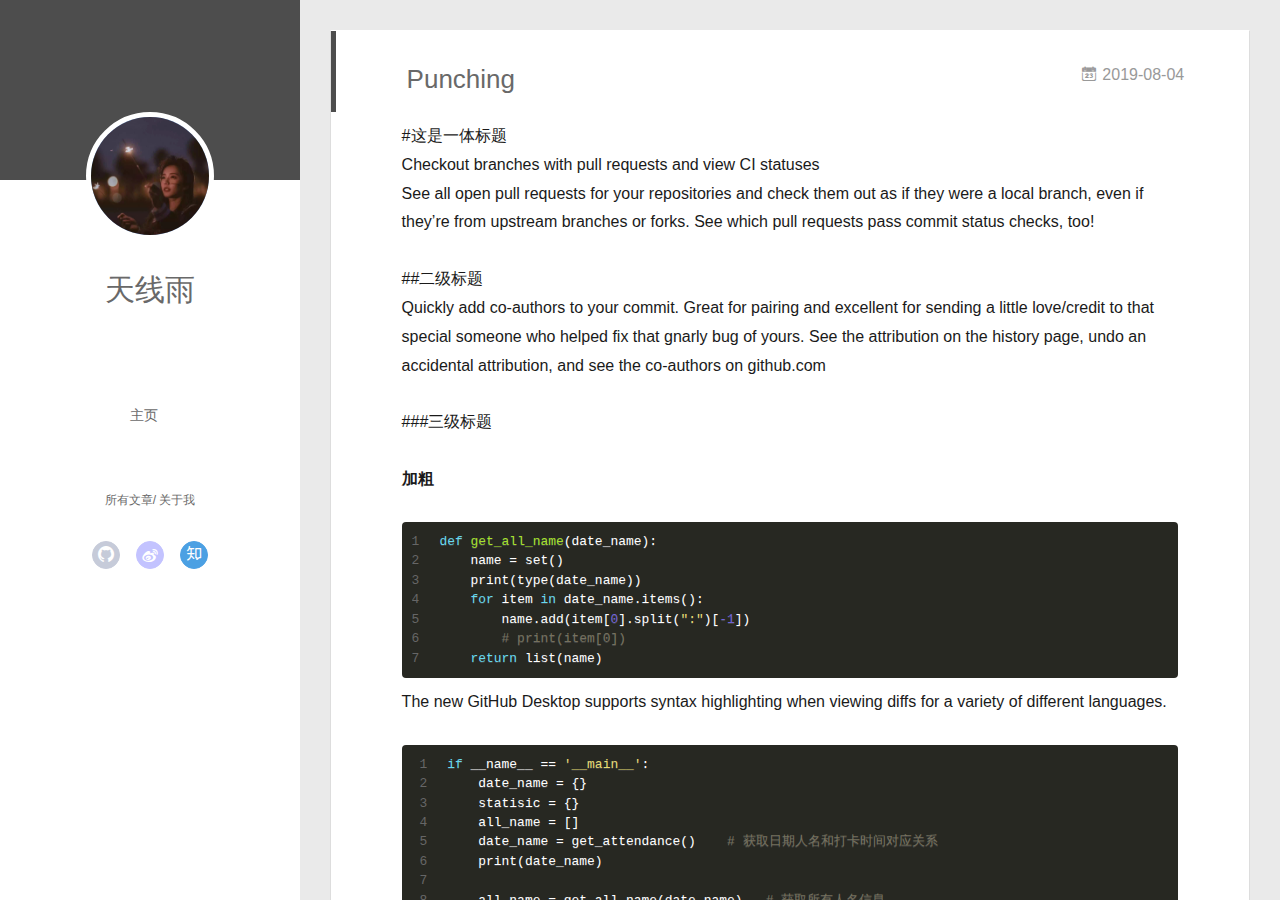
==== commit dc61e5a0: "Site updated: 2019-08-04 20:24:33" ====
--- a/index.html
+++ b/index.html
@@ -43,7 +43,7 @@
 <div class="intrude-less">
 	<header id="header" class="inner">
 		<a href="/" class="profilepic">
-			<img src="/img/iphone.PNG" class="js-avatar">
+			<img src="/img/avatar.jpg" class="js-avatar">
 		</a>
 		<hgroup>
 		  <h1 class="header-author"><a href="/">天线雨</a></h1>
@@ -95,7 +95,7 @@
 	<div class="intrude-less">
 		<header id="header" class="inner">
 			<div class="profilepic">
-				<img src="/img/iphone.PNG" class="js-avatar">
+				<img src="/img/avatar.jpg" class="js-avatar">
 			</div>
 			<hgroup>
 			  <h1 class="header-author js-header-author">天线雨</h1>
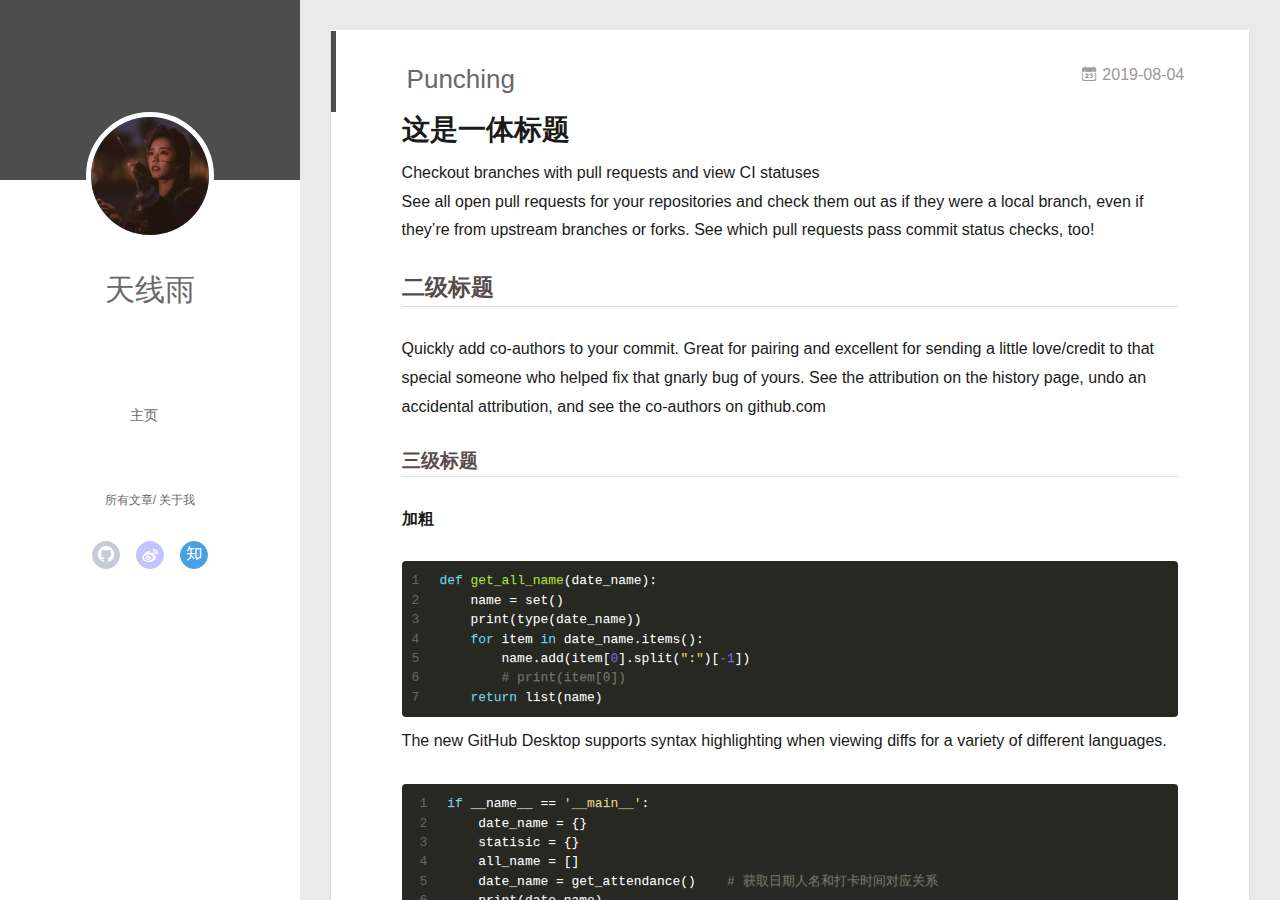
==== commit b8b8c24c: "Site updated: 2019-08-04 20:54:16" ====
--- a/index.html
+++ b/index.html
@@ -160,10 +160,9 @@
     
     <div class="article-entry" itemprop="articleBody">
       
-        <p>#这是一体标题<br>Checkout branches with pull requests and view CI statuses<br>See all open pull requests for your repositories and check them out as if they were a local branch, even if they’re from upstream branches or forks. See which pull requests pass commit status checks, too!</p>
-<p>##二级标题<br>Quickly add co-authors to your commit. Great for pairing and excellent for sending a little love/credit to that special someone who helped fix that gnarly bug of yours. See the attribution on the history page, undo an accidental attribution, and see the co-authors on github.com</p>
-<p>###三级标题</p>
-<p><strong>加粗</strong></p>
+        <h1 id="这是一体标题"><a href="#这是一体标题" class="headerlink" title="这是一体标题"></a>这是一体标题</h1><p>Checkout branches with pull requests and view CI statuses<br>See all open pull requests for your repositories and check them out as if they were a local branch, even if they’re from upstream branches or forks. See which pull requests pass commit status checks, too!</p>
+<h2 id="二级标题"><a href="#二级标题" class="headerlink" title="二级标题"></a>二级标题</h2><p>Quickly add co-authors to your commit. Great for pairing and excellent for sending a little love/credit to that special someone who helped fix that gnarly bug of yours. See the attribution on the history page, undo an accidental attribution, and see the co-authors on github.com</p>
+<h3 id="三级标题"><a href="#三级标题" class="headerlink" title="三级标题"></a>三级标题</h3><p><strong>加粗</strong></p>
 <figure class="highlight python"><table><tr><td class="gutter"><pre><span class="line">1</span><br><span class="line">2</span><br><span class="line">3</span><br><span class="line">4</span><br><span class="line">5</span><br><span class="line">6</span><br><span class="line">7</span><br></pre></td><td class="code"><pre><span class="line"><span class="function"><span class="keyword">def</span> <span class="title">get_all_name</span><span class="params">(date_name)</span>:</span></span><br><span class="line">    name = set()</span><br><span class="line">    print(type(date_name))</span><br><span class="line">    <span class="keyword">for</span> item <span class="keyword">in</span> date_name.items():</span><br><span class="line">        name.add(item[<span class="number">0</span>].split(<span class="string">":"</span>)[<span class="number">-1</span>])</span><br><span class="line">        <span class="comment"># print(item[0])</span></span><br><span class="line">    <span class="keyword">return</span> list(name)</span><br></pre></td></tr></table></figure>
 
 <p>The new GitHub Desktop supports syntax highlighting when viewing diffs for a variety of different languages.</p>
